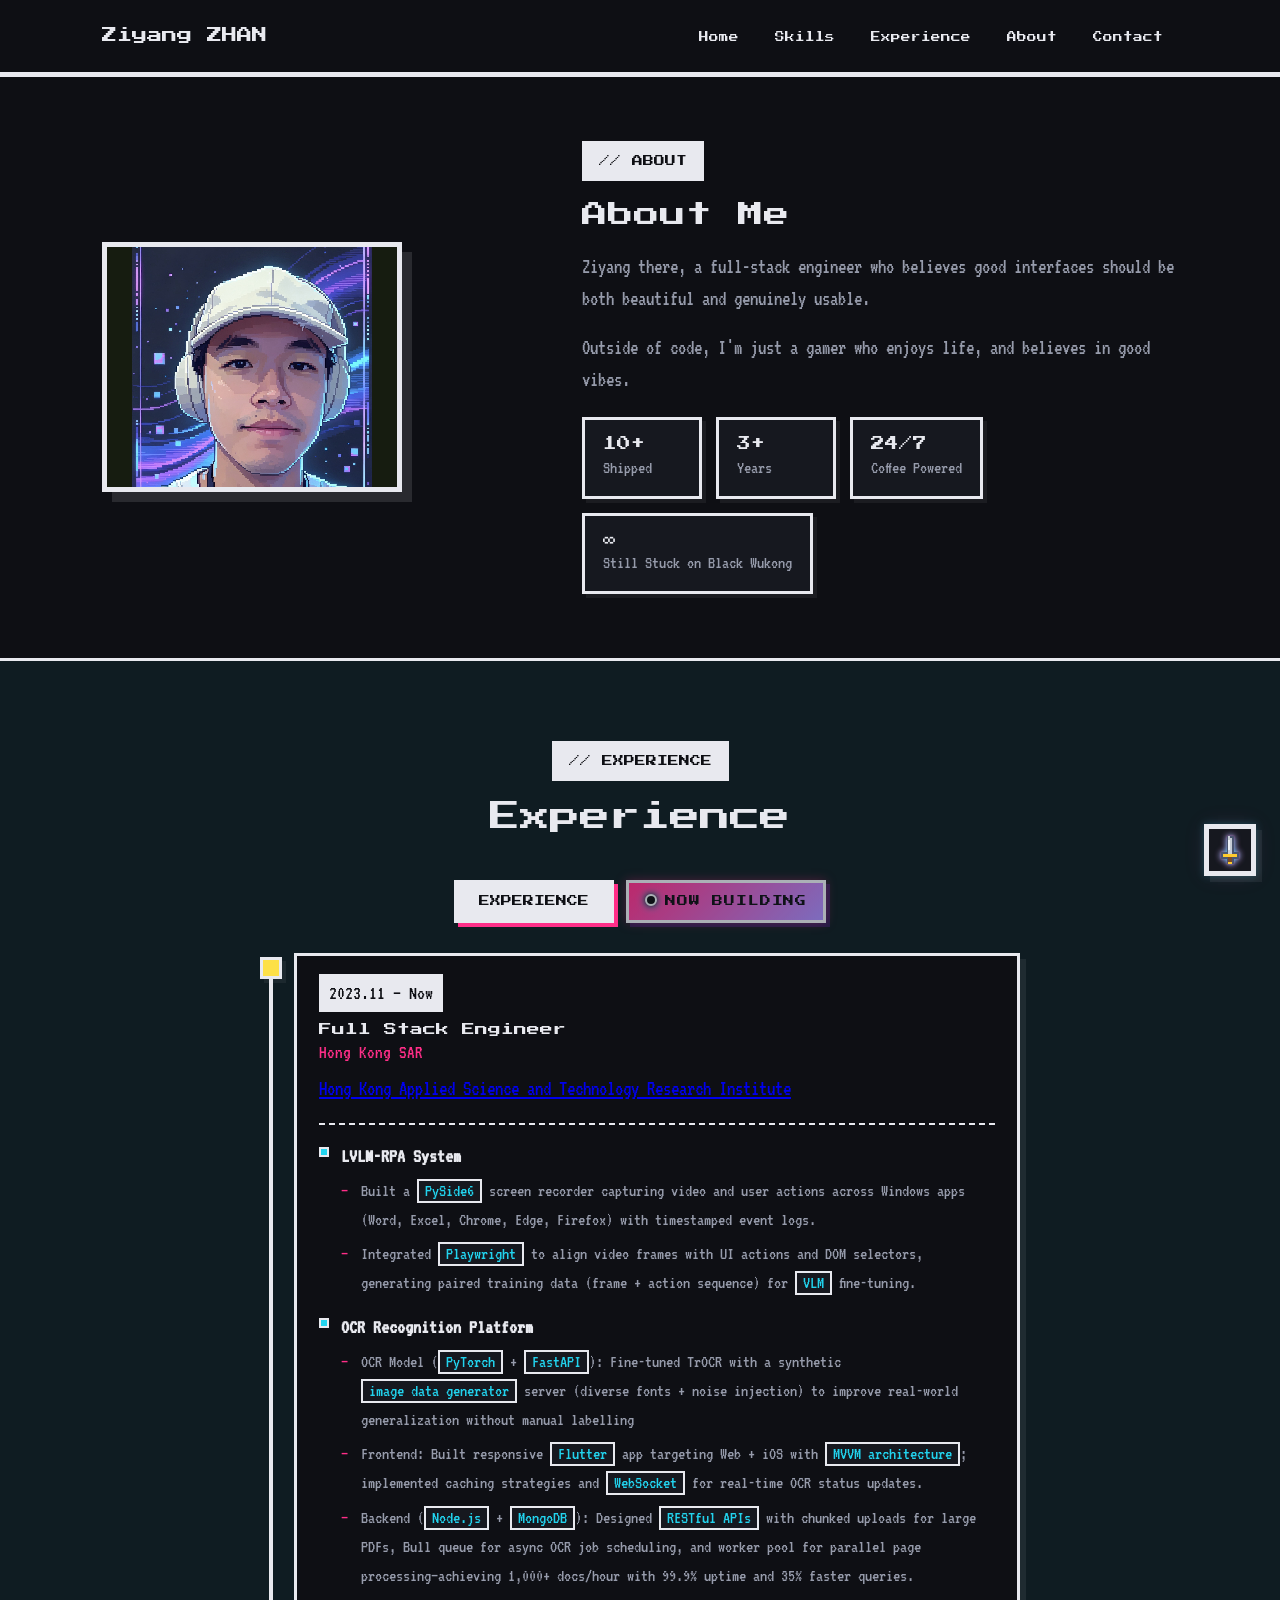
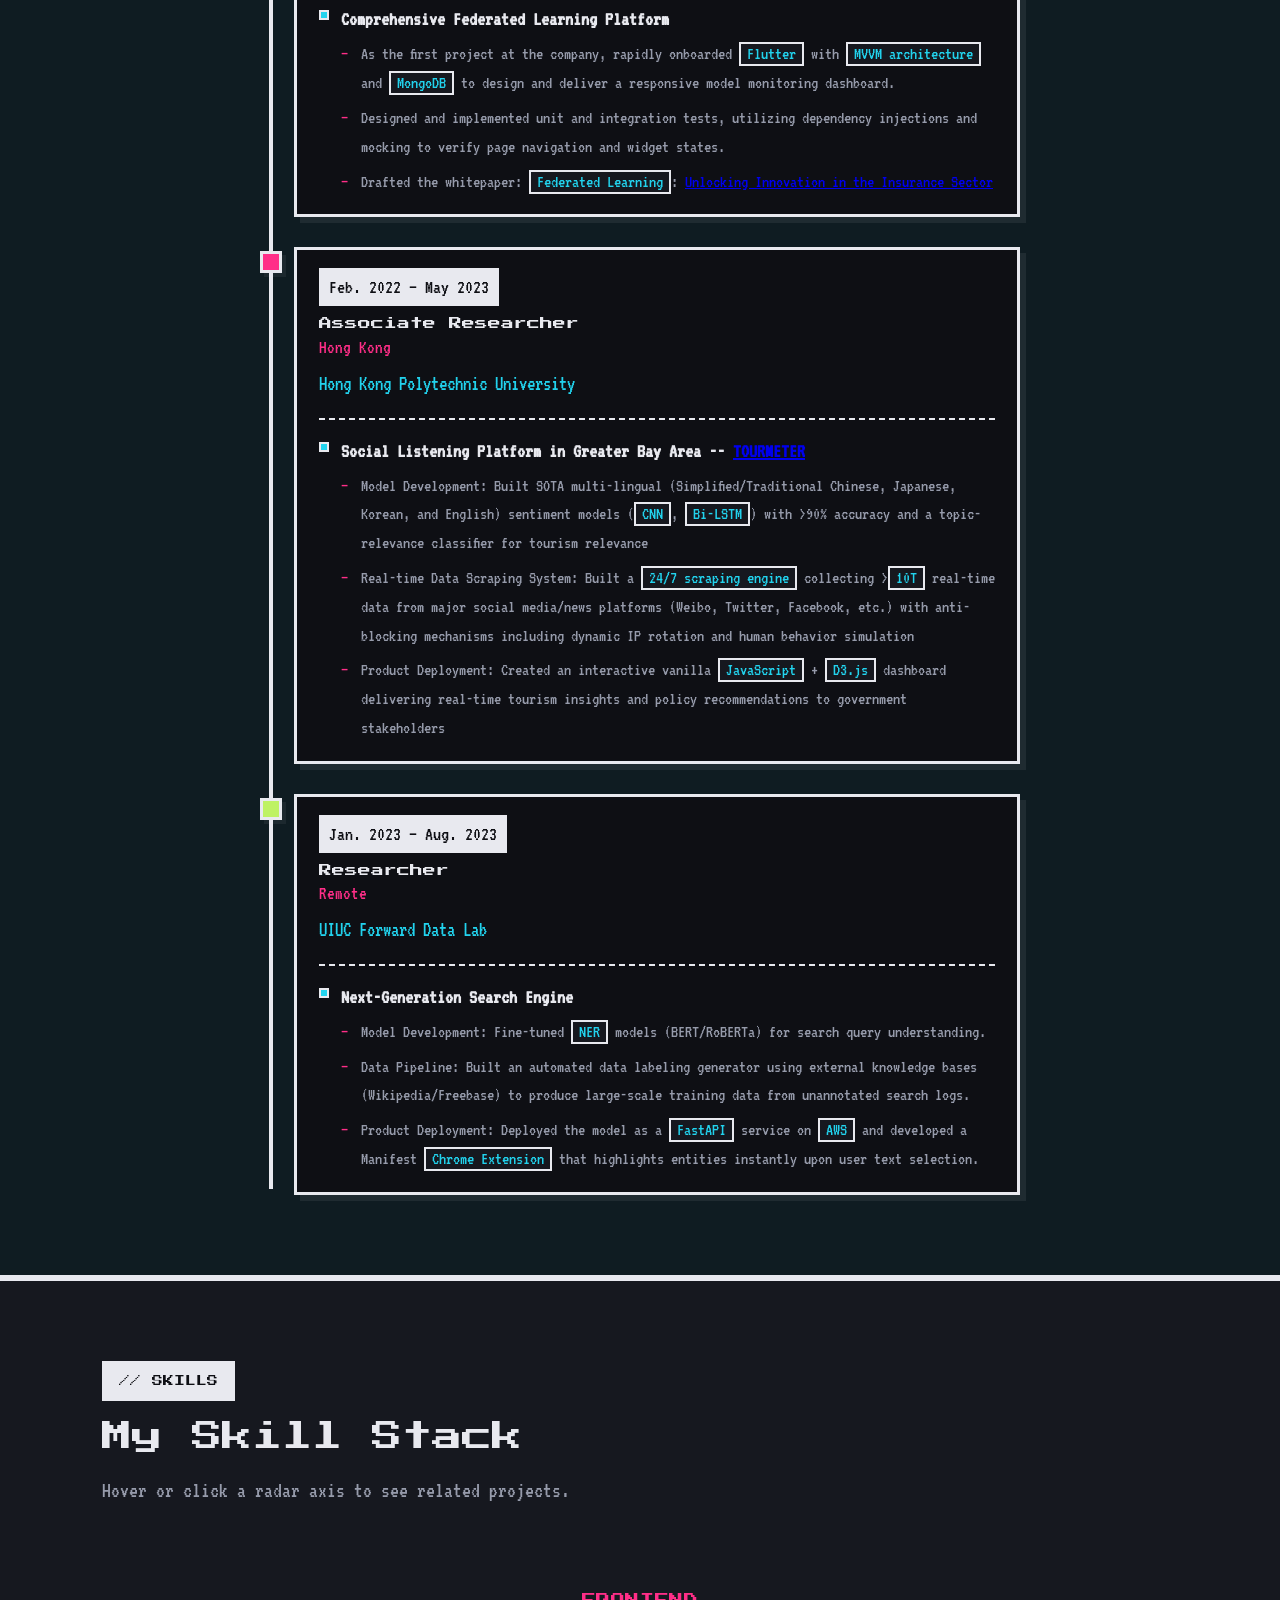
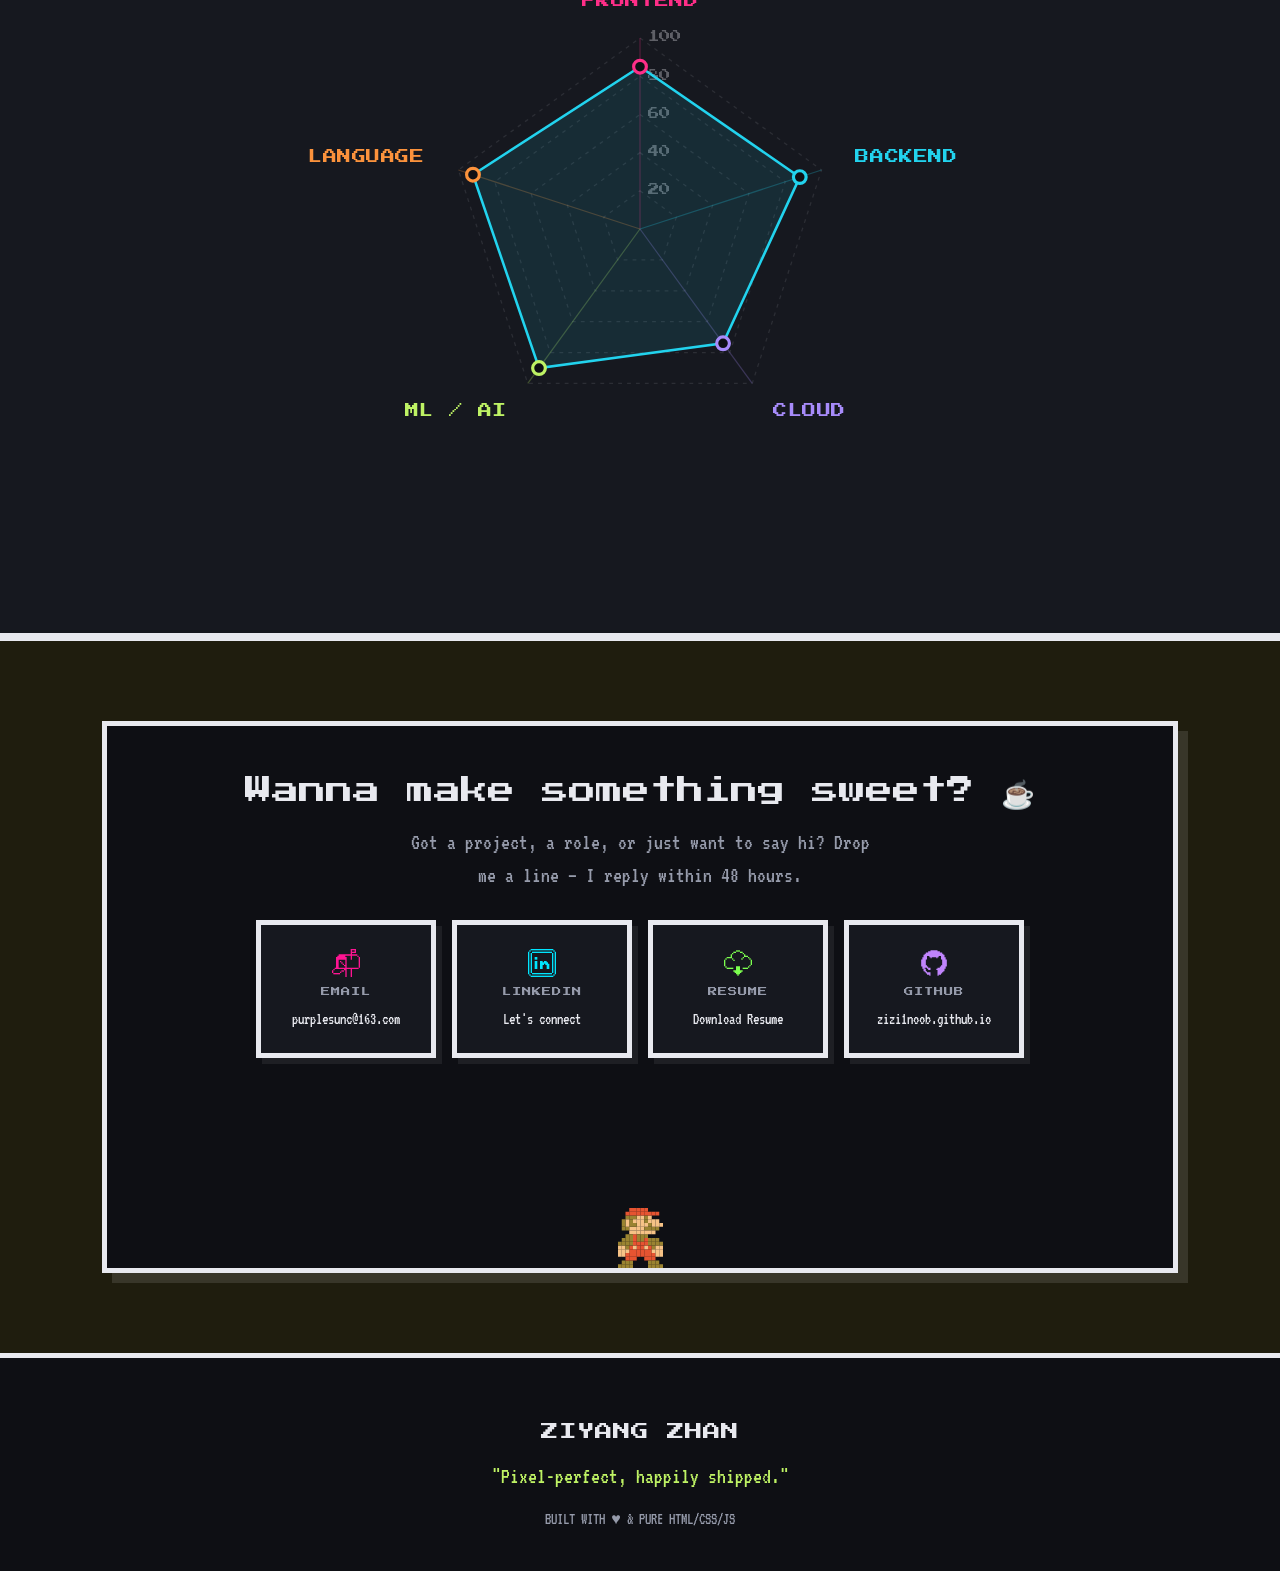
==== index.html @ 3b39b39d "fixed footer section ui" ====
<!DOCTYPE html>
<html lang="en">
<head>
<meta charset="UTF-8">
<meta name="viewport" content="width=device-width, initial-scale=1.0">
<title>ZIYANG Resume</title>
<meta name="Ziyang ZHAN Resume" content="Ziyang ZHAN Resume">

<!-- Google Fonts: pixel fonts -->
<link rel="preconnect" href="https://fonts.googleapis.com">
<link rel="preconnect" href="https://fonts.gstatic.com" crossorigin>
<link href="https://fonts.googleapis.com/css2?family=Press+Start+2P&family=VT323&display=swap" rel="stylesheet">

<!-- Stylesheet (all visual styling lives in style.css) -->
<link rel="stylesheet" href="style.css">
</head>
<body>

<a href="#main" class="skip">Skip to content</a>

<!-- Sticky nav -->
<header class="nav">
  <div class="wrap nav-inner">
    <a href="#about" class="logo" aria-label="Ziyang House"><span id="logoText"></span></a>
    <nav aria-label="Primary">
      <button class="nav-toggle" id="navToggle" aria-label="Toggle menu" aria-expanded="false">≡</button>
      <ul class="nav-links" id="navLinks"></ul>
    </nav>
  </div>
</header>

<div id="errorBanner" role="alert"></div>

<main id="main">
  <!-- Sections are rendered from data.json by app.js logic below.
       About Me now lives at the top (replacing the old Hero). -->
  <div id="aboutMount"></div>
  <div id="timelineMount"></div>
  <div id="skillsMount"></div>
  <div id="contactMount"></div>
</main>

<footer class="foot" id="footerMount"></footer>

<script>
(function(){
  'use strict';

  /* ---------- tiny helpers ---------- */
  function esc(s){
    return String(s == null ? '' : s)
      .replace(/&/g,'&amp;').replace(/</g,'&lt;').replace(/>/g,'&gt;')
      .replace(/"/g,'&quot;');
  }
  // rich text — escapes everything except <a> hyperlinks, so you can write
  // <a href='...' target='_blank'>text</a> directly in data.json
  function rich(s){
    var str = String(s == null ? '' : s);
    var links = [];
    var safe = str.replace(/<a\b[^>]*>[\s\S]*?<\/a>/gi, function(m){
      links.push(m);
      return '\x00A'+(links.length-1)+'\x00';
    });
    safe = safe.replace(/&/g,'&amp;').replace(/</g,'&lt;').replace(/>/g,'&gt;').replace(/"/g,'&quot;');
    safe = safe.replace(/\x00A(\d+)\x00/g, function(_, idx){
      return links[parseInt(idx)];
    });
    return safe;
  }
  // rich() + tech-stack highlighting (preserves both <a> and <span class="hl">)
  function richWithHL(s, highlights){
    var str = String(s == null ? '' : s);
    if (highlights && highlights.length){
      // sort longest first so e.g. "Federated Learning" beats "Learning"
      var sorted = highlights.slice().sort(function(a,b){ return b.length - a.length; });
      sorted.forEach(function(h){
        var escaped = h.replace(/[.*+?^${}()|[\]\\]/g, '\\$&');
        var re = new RegExp('\\b(' + escaped + ')\\b', 'gi');
        str = str.replace(re, '<span class="hl">$1</span>');
      });
    }
    var links = [];
    var safe = str.replace(/<(a|span)\b[^>]*>[\s\S]*?<\/\1>/gi, function(m){
      links.push(m);
      return '\x00T'+(links.length-1)+'\x00';
    });
    safe = safe.replace(/&/g,'&amp;').replace(/</g,'&lt;').replace(/>/g,'&gt;').replace(/"/g,'&quot;');
    safe = safe.replace(/\x00T(\d+)\x00/g, function(_, idx){
      return links[parseInt(idx)];
    });
    return safe;
  }

  /* ---------- render functions ---------- */
  function renderNav(d){
    var lt = document.getElementById('logoText');
    if (lt) lt.textContent = d.site;
    document.title = d.site + ' · Portfolio';
    document.getElementById('navLinks').innerHTML = d.nav.map(function(n){
      return '<li><a href="'+esc(n.href)+'">'+esc(n.label)+'</a></li>';
    }).join('');
  }
    function renderAbout(d){
    var a = d.about;
    var paras = a.paragraphs.map(function(p){ return '<p>'+rich(p)+'</p>'; }).join('');
    var stats = a.stats.map(function(s){
      return '<div class="s"><div class="n">'+esc(s.num)+'</div><div class="t">'+esc(s.label)+'</div></div>';
    }).join('');
    return ''+
    '<section class="about" id="about">'+
      '<div class="wrap about-grid">'+
        '<div class="about-portrait reveal"><img class="about-photo" src="assets/photo.jpeg" alt="'+esc(a.title)+' — Ziyang ZHAN" width="240" height="240"></div>'+
        '<div class="reveal" style="--d:.1s">'+
          '<span class="kicker" style="display:inline-block;font-family:\'Press Start 2P\';font-size:.68rem;background:var(--text);color:var(--bg);padding:9px 14px;border:3px solid var(--line);margin-bottom:16px;line-height:1.5;">'+esc(a.kicker)+'</span>'+
          '<h2>'+esc(a.title)+'</h2>'+
          paras+
          '<div class="about-stats">'+stats+'</div>'+
        '</div>'+
      '</div>'+
    '</section>';
  }

  function renderSkills(d){
    var s = d.skills;
    var axes = s.axes || [];
    var N = axes.length;
    var cx = 220, cy = 220, r = 150, labelR = r + 28;
    var levels = 5;
    function rad(i){ return (Math.PI * 2 * i / N) - Math.PI / 2; }

    // Grid polygons + level labels
    var grid = [];
    for (var lv = 1; lv <= levels; lv++){
      var pts = [];
      for (var i = 0; i < N; i++){
        var a = rad(i), p = lv / levels;
        pts.push((cx + r * p * Math.cos(a)) + ',' + (cy + r * p * Math.sin(a)));
      }
      grid.push('<polygon points="'+pts.join(' ')+'" fill="none" stroke="rgba(232,233,239,0.10)" stroke-width="1" stroke-dasharray="3,4"/>');
    }
    // Level labels (20,40,60,80,100) on first axis
    var levelLabels = [];
    for (var lv = 1; lv <= levels; lv++){
      var a0 = rad(0), p = lv / levels;
      var lx = cx + r * p * Math.cos(a0) + 6, ly = cy + r * p * Math.sin(a0);
      levelLabels.push('<text x="'+lx+'" y="'+ly+'" fill="rgba(232,233,239,0.35)" font-size="9" font-family="var(--font-head)" dominant-baseline="middle">'+(lv*20)+'</text>');
    }

    // Axes (colored per axis)
    var axesSvg = [];
    for (var i = 0; i < N; i++){
      var a = rad(i);
      var col = esc(axes[i].color || 'var(--cyan)');
      axesSvg.push('<line x1="'+cx+'" y1="'+cy+'" x2="'+(cx+r*Math.cos(a))+'" y2="'+(cy+r*Math.sin(a))+'" stroke="'+col+'" stroke-width="1" stroke-opacity="0.25"/>');
    }

    // Data polygon (animated via CSS stroke-dasharray)
    var dpts = [];
    for (var i = 0; i < N; i++){
      var a = rad(i), p = axes[i].pct / 100;
      dpts.push((cx + r * p * Math.cos(a)) + ',' + (cy + r * p * Math.sin(a)));
    }
    var polyPoints = dpts.join(' ');
    var dataPoly = '<polygon class="radar-area" points="'+polyPoints+'" fill="rgba(34,211,238,0.10)" stroke="var(--cyan)" stroke-width="2" data-pts="'+polyPoints+'"/>';

    // Data dots + labels + hit areas (colored per axis)
    var dots = [], labels = [], hitAreas = [], pctLabels = [];
    for (var i = 0; i < N; i++){
      var a = rad(i), p = axes[i].pct / 100;
      var dx = cx + r * p * Math.cos(a), dy = cy + r * p * Math.sin(a);
      var lx = cx + labelR * Math.cos(a), ly = cy + labelR * Math.sin(a);
      var anchor = Math.cos(a) > 0.35 ? 'start' : (Math.cos(a) < -0.35 ? 'end' : 'middle');
      var col = esc(axes[i].color || 'var(--cyan)');
      var itemsJson = JSON.stringify(axes[i].items || []).replace(/"/g, '&quot;');
      dots.push('<circle class="radar-dot" cx="'+dx+'" cy="'+dy+'" r="5" fill="var(--bg)" stroke="'+col+'" stroke-width="2.5" data-axis="'+i+'"/>');
      labels.push('<text class="radar-label" x="'+lx+'" y="'+ly+'" text-anchor="'+anchor+'" dominant-baseline="middle" fill="'+col+'" data-axis="'+i+'">'+esc(axes[i].name)+'</text>');
      pctLabels.push('<text class="radar-pct" x="'+dx+'" y="'+(dy-14)+'" text-anchor="middle" fill="'+col+'" font-size="10" font-family="var(--font-head)" opacity="0" data-axis="'+i+'">'+axes[i].pct+'%</text>');
      hitAreas.push('<circle cx="'+dx+'" cy="'+dy+'" r="14" fill="transparent" stroke="none" style="cursor:pointer;" data-axis="'+i+'" data-name="'+esc(axes[i].name)+'" data-pct="'+axes[i].pct+'" data-color="'+col+'" data-items="'+itemsJson+'"/>');
    }
    var radarSvg = ''+
      '<div class="radar-wrap reveal">'+
        '<svg viewBox="0 0 440 440" class="radar-svg" role="img" aria-label="Skill radar chart">'+
          '<defs><filter id="radar-glow" x="-50%" y="-50%" width="200%" height="200%"><feGaussianBlur stdDeviation="3" result="blur"/><feMerge><feMergeNode in="blur"/><feMergeNode in="SourceGraphic"/></feMerge></filter></defs>'+
          '<g>'+grid.join('')+'</g>'+
          '<g>'+levelLabels.join('')+'</g>'+
          '<g>'+axesSvg.join('')+'</g>'+
          dataPoly+
          '<g>'+dots.join('')+'</g>'+
          '<g>'+pctLabels.join('')+'</g>'+
          '<g>'+labels.join('')+'</g>'+
          '<g>'+hitAreas.join('')+'</g>'+
        '</svg>'+
      '</div>';

    return ''+
    '<section class="skills tex-stripes" id="skills">'+
      '<div class="wrap">'+
        '<div class="section-head reveal">'+
          '<span class="kicker">'+esc(s.kicker)+'</span>'+
          '<h2>'+esc(s.title)+'</h2>'+
          '<p>'+esc(s.desc)+'</p>'+
        '</div>'+
        radarSvg+
        '<div class="skill-detail" id="skillDetail"></div>'+
      '</div>'+
    '</section>';
  }

  function renderTimeline(d){
    var t = d.experience;
    var cp = d.current_proj;
    var overall = Math.round(cp.phases.reduce(function(sum, ph){ return sum + (ph.progress || 0); }, 0) / cp.phases.length);
    var hl = t.highlights || [];
    var items = t.items.map(function(it, i){
      var delay = (i*0.08).toFixed(2);
      var itemSkills = [];
      var projectsHtml = '';
      if (it.projects && it.projects.length){
        projectsHtml = '<div class="tl-subs">' + it.projects.map(function(sub){
          var subSkills = (sub.skills || []);
          itemSkills = itemSkills.concat(subSkills);
          var subSkillsAttr = subSkills.join(',');
          var descHtml = Array.isArray(sub.desc)
            ? '<ul class="tl-bullets">' + sub.desc.map(function(d){ return '<li>'+richWithHL(d, hl)+'</li>'; }).join('') + '</ul>'
            : '<p>'+richWithHL(sub.desc, hl)+'</p>';
          return ''+
          '<div class="tl-sub" data-skills="'+esc(subSkillsAttr)+'">'+
            '<span class="tl-sub-dot" aria-hidden="true"></span>'+
            '<div>'+
              '<h4>'+rich(sub.proj)+'</h4>'+
              descHtml+
            '</div>'+
          '</div>';
        }).join('') + '</div>';
      }
      var uniqueItemSkills = itemSkills.filter(function(s, idx, arr){ return arr.indexOf(s) === idx; }).join(',');
      return ''+
      '<div class="tl-item reveal" data-skills="'+esc(uniqueItemSkills)+'" style="--d:'+delay+'s">'+
        '<span class="tl-dot" aria-hidden="true"></span>'+
        '<div class="tl-card">'+
          '<span class="yr">'+esc(it.year)+'</span>'+
          '<h3>'+rich(it.role)+'</h3>'+
          (it.place ? '<div class="tl-place">'+rich(it.place)+'</div>' : '')+
          '<div class="co">'+rich(it.company)+'</div>'+
          '<p>'+richWithHL(it.desc, hl)+'</p>'+
          projectsHtml+
        '</div>'+
      '</div>';
    }).join('');

    var tabs =
      '<button class="exp-tab active" data-tab="timeline" role="tab" aria-selected="true">Experience</button>'+
      '<button class="exp-tab exp-tab--live" data-tab="current" role="tab" aria-selected="false">Now Building</button>';

    var phases = cp.phases.map(function(ph, i){
      var delay = (i*0.06).toFixed(2);
      var hereBadge = ph.status === 'in-progress' ? '<span class="phase-here">You are here</span>' : '';
      return ''+
      '<div class="phase-tl-item reveal status-'+esc(ph.status)+'" style="--d:'+delay+'s">'+
        '<span class="phase-tl-dot" aria-hidden="true"></span>'+
        '<div class="phase-tl-card">'+
          '<div class="phase-tl-head">'+
            '<h4>'+esc(ph.name)+'</h4>'+
            '<span class="phase-status">'+esc(ph.status)+'</span>'+
            '<span class="phase-date mono">'+esc(ph.date)+'</span>'+
          '</div>'+
          '<p>'+esc(ph.desc)+'</p>'+
          '<div class="bar"><div class="bar-fill c'+((i%5)+1)+'" data-width="'+esc(ph.progress)+'%"></div></div>'+
          '<span class="phase-pct mono">'+esc(ph.progress)+'%</span>'+
          hereBadge+
        '</div>'+
      '</div>';
    }).join('');

    var githubRepoLink = cp.github_repo ? '<a class="overall-github" href="'+esc(cp.github_repo)+'" target="_blank" rel="noopener" aria-label="View on GitHub"><img src="assets/contact-github.svg" alt="GitHub" width="18" height="18"></a>' : '';

    var currentPanel = ''+
    '<div class="current-intro reveal">'+
      '<h3>'+esc(cp.title)+'</h3>'+
      '<p>'+esc(cp.desc)+'</p>'+
      '<div class="current-meta">'+
        '<span class="mono">Started: '+esc(cp.startDate)+'</span>'+
        '<span class="mono">Overall: '+esc(overall)+'%</span>'+
        githubRepoLink+
      '</div>'+
      '<div class="bar overall-bar"><div class="bar-fill c1" data-width="'+esc(overall)+'%"></div></div>'+
    '</div>'+
    '<div class="phase-timeline">'+
      '<div class="phase-tl-line" aria-hidden="true"></div>'+
      '<div class="phase-tl-item start reveal">'+
        '<span class="phase-tl-dot" aria-hidden="true"></span>'+
        '<div class="phase-tl-card">'+
          '<span class="phase-date mono">'+esc(cp.startDate)+'</span>'+
          '<h4>Project started</h4>'+
        '</div>'+
      '</div>'+
      phases+
    '</div>';

    return ''+
    '<section class="timeline tex-dots" id="experience">'+
      '<div class="wrap">'+
        '<div class="section-head reveal" style="text-align:center;">'+
          '<span class="kicker">'+esc(t.kicker)+'</span>'+
          '<h2>'+esc(t.title)+'</h2>'+
        '</div>'+
        '<div class="exp-tabs" role="tablist">'+tabs+'</div>'+
        '<div class="exp-panel active" id="tab-panel-timeline">'+
          '<div class="tl">'+items+'</div>'+
        '</div>'+
        '<div class="exp-panel" id="tab-panel-current">'+currentPanel+'</div>'+
      '</div>'+
    '</section>';
  }

  function renderContact(d){
    var c = d.contact;
    return ''+
    '<section class="contact" id="contact">'+
      '<div class="wrap">'+
        '<div class="contact-box tex-noise reveal">'+
          '<img class="mario" id="mario" src="assets/contact-mario.svg" width="45" height="60" alt="Pixel Mario" aria-hidden="true">'+
          '<div class="mario-bubble" id="marioBubble" aria-hidden="true"></div>'+
          '<img class="mushroom" id="mushroom" src="assets/contact-mushroom.svg" width="40" height="40" alt="" aria-hidden="true">'+
          '<h2>'+esc(c.title)+'</h2>'+
          '<p>'+rich(c.desc)+'</p>'+
          '<div class="contact-cards">'+
            '<a href="mailto:'+esc(c.email)+'" class="ctc-card ctc--email">'+
              '<img class="ctc-icon" src="assets/contact-email.svg" width="28" height="28" alt="" aria-hidden="true">'+
              '<span class="ctc-label">Email</span>'+
              '<span class="ctc-val">'+esc(c.email)+'</span>'+
            '</a>'+
            '<a href="'+esc(c.linkedin)+'" target="_blank" rel="noopener" class="ctc-card ctc--linkedin">'+
              '<img class="ctc-icon" src="assets/contact-linkedin.svg" width="28" height="28" alt="" aria-hidden="true">'+
              '<span class="ctc-label">LinkedIn</span>'+
              '<span class="ctc-val">Let\'s connect</span>'+
            '</a>'+
            '<a href="'+esc(c.resume)+'" target="_blank" download class="ctc-card ctc--resume">'+
              '<img class="ctc-icon" src="assets/contact-resume.svg" width="28" height="28" alt="" aria-hidden="true">'+
              '<span class="ctc-label">Resume</span>'+
              '<span class="ctc-val">Download Resume</span>'+
            '</a>'+
            '<a href="'+esc(c.github)+'" target="_blank" rel="noopener" class="ctc-card ctc--github">'+
              '<img class="ctc-icon" src="assets/contact-github.svg" width="28" height="28" alt="" aria-hidden="true">'+
              '<span class="ctc-label">GitHub</span>'+
              '<span class="ctc-val">zizi1noob.github.io</span>'+
            '</a>'+
          '</div>'+
        '</div>'+
      '</div>'+
    '</section>';
  }

  function renderFooter(d){
    var f = d.footer;
    return ''+
    '<div class="wrap">'+
      '<div class="foot-center">'+
        '<a href="#about" class="foot-name">'+esc(d.site)+'</a>'+
        '<p class="foot-slogan mono">'+rich(f.slogan)+'</p>'+
        '<p class="foot-built">'+esc(f.bottomLeft)+'</p>'+
      '</div>'+
    '</div>';
  }

  /* ---------- init interactions after render ---------- */
  function initInteractions(d){
    // mobile nav toggle (delegated, survives re-render)
    var toggle = document.getElementById('navToggle');
    var links  = document.getElementById('navLinks');
    toggle.addEventListener('click', function(){
      var open = links.classList.toggle('open');
      toggle.setAttribute('aria-expanded', open ? 'true' : 'false');
    });
    links.addEventListener('click', function(e){
      if (e.target.tagName === 'A'){
        links.classList.remove('open');
        toggle.setAttribute('aria-expanded','false');
      }
    });
    document.addEventListener('keydown', function(e){
      if (e.key === 'Escape' && links.classList.contains('open')){
        links.classList.remove('open');
        toggle.setAttribute('aria-expanded','false');
        toggle.focus();
      }
    });

    // scroll reveal + progress bars
    var reduce = window.matchMedia('(prefers-reduced-motion: reduce)').matches;
    var reveals = document.querySelectorAll('.reveal');
    var bars = document.querySelectorAll('.bar-fill');
    function fillBars(scope){
      scope.querySelectorAll('.bar-fill').forEach(function(b){
        b.style.width = b.getAttribute('data-width');
      });
    }
    if (reduce || !('IntersectionObserver' in window)){
      reveals.forEach(function(el){ el.classList.add('in-view'); });
      bars.forEach(function(b){ b.style.width = b.getAttribute('data-width'); });
    } else {
      var io = new IntersectionObserver(function(entries){
        entries.forEach(function(entry){
          if (entry.isIntersecting){
            entry.target.classList.add('in-view');
            fillBars(entry.target);
            io.unobserve(entry.target);
          }
        });
      }, { threshold: 0.15, rootMargin: '0px 0px -40px 0px' });
      reveals.forEach(function(el){ io.observe(el); });
    }

    // experience / current project tabs
    function switchExpTab(id){
      document.querySelectorAll('.exp-tab').forEach(function(b){
        var active = b.dataset.tab === id;
        b.classList.toggle('active', active);
        b.setAttribute('aria-selected', active ? 'true' : 'false');
      });
      document.querySelectorAll('.exp-panel').forEach(function(p){
        var active = p.id === 'tab-panel-' + id;
        p.classList.toggle('active', active);
        if (active) fillBars(p);
      });
    }
    document.querySelectorAll('.exp-tab').forEach(function(btn){
      btn.addEventListener('click', function(){ switchExpTab(btn.dataset.tab); });
    });

    // skill cloud → filter / highlight timeline projects
    // radar interactions: tooltip + detail panel + highlight
    var radarWrap = document.querySelector('.radar-wrap');
    var radarTip = document.createElement('div');
    radarTip.className = 'radar-tip';
    if (radarWrap) radarWrap.appendChild(radarTip);

    function showRadarTip(el, axisName, pct, items, color){
      if (!radarTip) return;
      var html = '<strong style="color:'+esc(color)+'">'+esc(axisName)+' <span class="mono">'+pct+'%</span></strong><ul>'+(items || []).map(function(it){ return '<li>'+esc(it)+'</li>'; }).join('')+'</ul>';
      radarTip.innerHTML = html;
      // make visible off-screen first so dimensions can be measured
      radarTip.style.visibility = 'hidden';
      radarTip.classList.add('show');
      var rect = el.getBoundingClientRect();
      var wrapRect = radarWrap.getBoundingClientRect();
      var tipW = radarTip.offsetWidth, tipH = radarTip.offsetHeight;
      var tipX = rect.left - wrapRect.left + rect.width/2 - tipW/2;
      var tipY = rect.top - wrapRect.top - tipH - 10;
      if (tipY < 0) tipY = rect.top - wrapRect.top + rect.height + 10;
      radarTip.style.left = Math.max(0, Math.min(tipX, wrapRect.width - tipW)) + 'px';
      radarTip.style.top = tipY + 'px';
      radarTip.style.visibility = 'visible';
    }
    function hideRadarTip(){
      if (radarTip) radarTip.classList.remove('show');
    }

    function buildSkillDetail(axisName, pct, color, items){
      var detail = document.getElementById('skillDetail');
      if (!detail) return;
      // find matching projects across timeline
      var matches = [];
      d.timeline.items.forEach(function(item){
        (item.projects || []).forEach(function(proj){
          var projSkills = proj.skills || [];
          var matchedSkills = [];
          items.forEach(function(sk){ if (projSkills.indexOf(sk) !== -1) matchedSkills.push(sk); });
          if (matchedSkills.length){
            matches.push({
              company: item.company, year: item.year, role: item.role,
              proj: proj.proj, desc: proj.desc, skills: matchedSkills
            });
          }
        });
      });
      var cards = matches.map(function(m){
        var descHtml = Array.isArray(m.desc)
          ? '<ul class="sd-bullets">' + m.desc.map(function(d){ return '<li>'+richWithHL(d, hl)+'</li>'; }).join('') + '</ul>'
          : '<p>'+richWithHL(m.desc, hl)+'</p>';
        var skillTags = m.skills.map(function(sk){ return '<span class="sd-tag">'+esc(sk)+'</span>'; }).join('');
        return ''+
        '<article class="sd-card">'+
          '<div class="sd-meta">'+esc(m.year)+' · '+rich(m.company)+'</div>'+
          '<h4>'+rich(m.proj)+'</h4>'+
          descHtml+
          '<div class="sd-tags">'+skillTags+'</div>'+
        '</article>';
      }).join('');
      var header = '<div class="sd-header"><span class="sd-dot" style="background:'+esc(color)+'"></span><strong>'+esc(axisName)+'</strong> <span class="mono">'+pct+'%</span></div>';
      detail.innerHTML = header + (cards ? '<div class="sd-grid">'+cards+'</div>' : '<p class="sd-empty">No matching projects in timeline.</p>');
      detail.classList.add('show');
      detail.scrollIntoView({behavior: 'smooth', block: 'nearest'});
    }
    function clearSkillDetail(){
      var detail = document.getElementById('skillDetail');
      if (detail){ detail.classList.remove('show'); detail.innerHTML = ''; }
      document.querySelectorAll('.radar-dot, .radar-label, .radar-pct').forEach(function(el){ el.classList.remove('active'); });
    }

    document.querySelectorAll('.radar-svg circle[data-axis]').forEach(function(hit){
      var axisIdx = hit.dataset.axis;
      hit.addEventListener('mouseenter', function(){
        showRadarTip(hit, hit.dataset.name, hit.dataset.pct, JSON.parse(hit.dataset.items || '[]'), hit.dataset.color);
        document.querySelectorAll('.radar-dot[data-axis="'+axisIdx+'"], .radar-label[data-axis="'+axisIdx+'"], .radar-pct[data-axis="'+axisIdx+'"]').forEach(function(el){ el.classList.add('active'); });
      });
      hit.addEventListener('mouseleave', function(){
        hideRadarTip();
        document.querySelectorAll('.radar-dot[data-axis="'+axisIdx+'"], .radar-label[data-axis="'+axisIdx+'"], .radar-pct[data-axis="'+axisIdx+'"]').forEach(function(el){ el.classList.remove('active'); });
      });
      hit.addEventListener('click', function(e){
        e.stopPropagation();
        buildSkillDetail(hit.dataset.name, hit.dataset.pct, hit.dataset.color, JSON.parse(hit.dataset.items || '[]'));
      });
    });
    document.addEventListener('click', function(e){
      if (!e.target.closest('.radar-svg') && !e.target.closest('#skillDetail')){
        clearSkillDetail();
      }
    });

    // weapon arsenal for the floating scroll-to-top button
    var WEAPONS = [
      { name: 'axe', src: 'assets/weapon-axe.svg' },
      { name: 'sword', src: 'assets/weapon-sword.svg' },
      { name: 'blade', src: 'assets/weapon-blade.svg' },
      { name: 'spear', src: 'assets/weapon-spear.svg' },
      { name: 'staff', src: 'assets/weapon-staff.svg' },
    ];
    WEAPONS.forEach(function(w){ var _i = new Image(); _i.src = w.src; });

    var SPARK_COLORS = ['#00E5FF','#FF1493','#FFCB2E','#7CFF4F','#B388FF','#FB923C'];

    // Mario: hover a contact card → slide under it; click → jump up to bonk that card.
    // Jump height is computed from the card's real position (accounting for Mario's
    // own height) plus a little extra so his head pokes under the box.
    var _mario = document.getElementById('mario');
    var _mushroom = document.getElementById('mushroom');
    var _bubble = document.getElementById('marioBubble');
    var _box = document.querySelector('.contact-box');
    var _cards = document.querySelectorAll('.ctc-card');
    if (_mario && _mushroom && _box && _cards.length){
      var _wrap = document.querySelector('.contact-cards');

      // align Mario (horizontal) + mushroom (column + start height) + speech bubble to a card
      function alignToCard(card){
        var br = _box.getBoundingClientRect();
        var cr = card.getBoundingClientRect();
        var x = cr.left + cr.width / 2 - br.left;     // px from box left
        _mario.style.left = x + 'px';
        if (_bubble) _bubble.style.left = x + 'px';
        _mushroom.style.setProperty('--mLeft', (x / br.width * 100) + '%');
        _mushroom.style.setProperty('--mTop', (cr.top - br.top) + 'px');   // emerge from the card
        _mushroom.style.setProperty('--mFloor', (br.height - 50) + 'px');  // land near the floor (beside Mario)
      }
      function resetAlign(){
        _mario.style.left = '50%';
        if (_bubble){ _bubble.style.left = '50%'; hideBubble(); }
        _mushroom.style.setProperty('--mLeft', '50%');
        _mushroom.style.setProperty('--mTop', '-60px');
      }
      // speech bubble helpers
      var BUBBLE_TEXTS = {
        email:    ['Sending...', 'You\'ve got mail!', 'Ping!', 'Email incoming'],
        linkedin: ['Connecting...', 'Let\'s network!', 'Linking...', 'Hello there'],
        resume:   ['Downloading...', 'Hiring?', 'Resume ready', 'Grab it!'],
        github:   ['Coding...', 'Star me!', 'Repo time', 'To the code'],
        default:  ['Loading...', 'Bonk!', 'Jump!', 'Here we go!', 'Wait for it...']
      };
      function randomText(card){
        var key = 'default';
        if (card.classList.contains('ctc--email')) key = 'email';
        else if (card.classList.contains('ctc--linkedin')) key = 'linkedin';
        else if (card.classList.contains('ctc--resume')) key = 'resume';
        else if (card.classList.contains('ctc--github')) key = 'github';
        var arr = BUBBLE_TEXTS[key];
        return arr[Math.floor(Math.random() * arr.length)];
      }
      function showBubble(card){
        if (!_bubble) return;
        _bubble.textContent = randomText(card);
        _bubble.classList.add('show');
      }
      function hideBubble(){
        if (!_bubble) return;
        _bubble.classList.remove('show');
      }
      // computed jump so Mario's head reaches the card's bottom + a small overlap
      function computeJump(card){
        var br = _box.getBoundingClientRect();
        var cr = card.getBoundingClientRect();
        var marioH = _mario.offsetHeight || 60;
        var overlap = 14; // 额外余量：让头略微顶进盒子
        var D = (br.bottom - cr.bottom) - marioH + overlap;
        if (D < 36) D = 36; // 最小可见跳跃
        return D;
      }
      function bonk(card){
        alignToCard(card);
        _mario.style.setProperty('--jump', '-' + computeJump(card) + 'px');
        _mario.classList.remove('jump');
        void _mario.offsetWidth;          // reflow → restart animation
        _mario.classList.add('jump');
        setTimeout(function(){            // mushroom drops after Mario hits peak
          _mushroom.classList.remove('go');
          void _mushroom.offsetWidth;
          _mushroom.classList.add('go');
        }, 350);
      }

      // perform a card's real navigation (mailto / new-tab / download) exactly as the
      // original <a> would, by cloning it and clicking — so href/download/rel are kept.
      // A link that has BOTH target=_blank and download is treated as download-only
      // (no extra tab) to avoid opening two things at once.
      function triggerLink(el){
        var a = document.createElement('a');
        a.href = el.href;
        if (el.rel) a.rel = el.rel;
        if (el.hasAttribute('download')){
          a.setAttribute('download', el.getAttribute('download') || '');
        } else if (el.target){
          a.target = el.target;        // new-tab links open a single tab
        }
        document.body.appendChild(a);
        a.click();
        document.body.removeChild(a);
      }

      // Defuse the native <a> navigation so the card cannot open its link by itself.
      // The real link data is stored on the element and only triggered once, after the
      // Mario jump + mushroom animation has played. This guarantees exactly one tab,
      // download, or mail client opens, never two.
      function openCardLink(card){
        var href = card.dataset.href;
        if (!href) return;
        if (card.dataset.download !== undefined){            // Resume: download
          var a = document.createElement('a');
          a.href = href;
          a.setAttribute('download', card.dataset.download);
          if (card.dataset.rel) a.rel = card.dataset.rel;
          document.body.appendChild(a);
          a.click();
          document.body.removeChild(a);
        } else if (card.dataset.target === '_blank'){        // LinkedIn / GitHub: new tab
          var win = window.open(href, '_blank');
          if (win) win.opener = null;
        } else {                                             // Email: mailto
          window.location.href = href;
        }
      }

      _cards.forEach(function(card){
        // Store original link data, then remove the native link attributes so the card
        // is no longer a real navigable anchor while we animate.
        card.dataset.href = card.href;
        if (card.target) card.dataset.target = card.target;
        if (card.rel) card.dataset.rel = card.rel;
        if (card.hasAttribute('download')){
          card.dataset.download = card.getAttribute('download') || '';
        }
        card.removeAttribute('href');
        card.removeAttribute('target');
        card.removeAttribute('download');
        card.removeAttribute('rel');
        card.setAttribute('role', 'link');
        card.setAttribute('tabindex', '0');

        card.addEventListener('mouseenter', function(){ alignToCard(card); });
        card.addEventListener('click', function(e){
          e.preventDefault();
          e.stopImmediatePropagation(); // extra safety: no duplicate handler can fire
          if (card.dataset.busy) return;   // ignore extra clicks during the wait
          card.dataset.busy = '1';
          showBubble(card);            // Mario says something while jumping
          bonk(card);                  // play Mario jump + mushroom pop first
          // wait so the jump is clearly visible, THEN do the real action (exactly once)
          setTimeout(function(){
            openCardLink(card);
            card.dataset.busy = '';
          }, 900);
          // keep the bubble visible a little longer, then clear it
          setTimeout(function(){ hideBubble(); }, 1500);
        }, true);                      // capture phase: prevents any default leakage
      });
      if (_wrap) _wrap.addEventListener('mouseleave', resetAlign);
      _mushroom.addEventListener('animationend', function(){ _mushroom.classList.remove('go'); });
    }

    // floating scroll-to-top button: click = back to top + cycle weapon + shake + sparks
    var _ftBadge = document.getElementById('floatTop');
    if (_ftBadge){
      var _ftImg = _ftBadge.querySelector('img');
      var _ftIdx  = 0;

      function explode(el){
        var N = 28;
        for (var i = 0; i < N; i++){
          var p = document.createElement('span');
          p.className = 'spark';
          var ang  = Math.random() * Math.PI * 2;
          var dist = 14 + Math.random() * 28;
          var size = 3 + Math.floor(Math.random() * 4);
          p.style.setProperty('--tx', (Math.cos(ang) * dist).toFixed(1) + 'px');
          p.style.setProperty('--ty', (Math.sin(ang) * dist).toFixed(1) + 'px');
          p.style.setProperty('--sz', size + 'px');
          p.style.background = SPARK_COLORS[i % SPARK_COLORS.length];
          p.style.animationDelay = (Math.random() * 0.06).toFixed(3) + 's';
          p.style.animationDuration = (0.4 + Math.random() * 0.3).toFixed(2) + 's';
          el.appendChild(p);
          p.addEventListener('animationend', function(){ p.remove(); });
        }
        var ring = document.createElement('span');
        ring.className = 'spark-ring';
        el.appendChild(ring);
        ring.addEventListener('animationend', function(){ ring.remove(); });
      }

      _ftBadge.addEventListener('click', function(){
        window.scrollTo({ top: 0, behavior: 'smooth' });
        _ftIdx = (_ftIdx + 1) % WEAPONS.length;
        var w = WEAPONS[_ftIdx];
        _ftImg.src = w.src;
        _ftImg.alt = w.name;
        _ftBadge.setAttribute('aria-label', 'Back to top · ' + w.name);

        // snap weapon upright, then resume chopping
        _ftImg.classList.add('reset');
        setTimeout(function(){ _ftImg.classList.remove('reset'); }, 420);

        // explosion sparks
        explode(_ftBadge);

        // screen shake
        document.body.classList.remove('shake');
        void document.body.offsetWidth;
        document.body.classList.add('shake');
        document.body.addEventListener('animationend', function(){
          document.body.classList.remove('shake');
        }, { once: true });

        // flash
        _ftBadge.classList.remove('flash');
        void _ftBadge.offsetWidth;
        _ftBadge.classList.add('flash');
        _ftBadge.addEventListener('animationend', function(){
          _ftBadge.classList.remove('flash');
        }, { once: true });
      });
    }
  }

  /* ---------- boot ---------- */
  function boot(d){
    // bust CSS cache using version from data.json
    var ss = document.querySelector('link[href="style.css"]');
    if (ss && d.version) ss.href = 'style.css?v=' + d.version;
    renderNav(d);
    document.getElementById('aboutMount').innerHTML = renderAbout(d);
    document.getElementById('skillsMount').innerHTML = renderSkills(d);
    document.getElementById('timelineMount').innerHTML = renderTimeline(d);
    document.getElementById('contactMount').innerHTML = renderContact(d);
    document.getElementById('footerMount').innerHTML = renderFooter(d);
    initInteractions(d);
  }

  function showError(msg){
    var b = document.getElementById('errorBanner');
    b.classList.add('show');
    b.innerHTML =
      '<img class="err-ico" src="assets/err-icon.svg" width="44" height="44" alt="" aria-hidden="true">'+
      '<div class="err-body">'+msg+'</div>'+
      '<img class="err-float err-float--1" src="assets/err-star.svg" width="22" height="22" alt="" aria-hidden="true">'+
      '<img class="err-float err-float--2" src="assets/err-dot.svg" width="14" height="14" alt="" aria-hidden="true">';
  }

  function fetchData(){
    fetch('./assets/data.json', { cache: 'no-store' })
      .then(function(r){
        if (!r.ok) throw new Error('HTTP ' + r.status);
        return r.json();
      })
      .then(function(d){ boot(d); })
      .catch(function(err){
        showError(' Could not load <code>assets/data.json</code> — the site needs this file to render. ');
      });
  }
  fetchData();
})();
</script>
<button class="float-top" id="floatTop" aria-label="Back to top">
  <img src="assets/weapon-sword.svg" alt="" width="28" height="28" aria-hidden="true">
</button>
</body>
</html>
---- style.css ----
/* =========================================================
   Candy House — Pixel portfolio · "Cool / High-end" dark theme
   Layout & content live in index.html; this file is pure style.
   ========================================================= */

/* ============ Design tokens ============ */
:root{
  /* cool dark base */
  --bg:#0E0F14;
  --panel:#16181F;
  --line:#E8E9EF;          /* crisp off-white borders */
  --text:#E8E9EF;
  --muted:#969BAB;

  /* neon accents (tasteful, not candy-bright) */
  --pink:#FF2E88;
  --cyan:#22D3EE;
  --purple:#A78BFA;
  --lime:#BEF264;
  --green:#7CFF4F;
  --orange:#FB923C;
  --yellow:#FDE047;

  /* dark desaturated tints for color zones (no cartoon brightness) */
  --pink-bg:#1B1620;
  --cyan-bg:#0F1C22;
  --purple-bg:#171421;
  --lime-bg:#161C10;
  --orange-bg:#20160E;
  --yellow-bg:#1F1D0E;

  /* pixel: thick borders, square corners, hard offset shadows */
  --border:3px solid var(--line);
  --border-thick:5px solid var(--line);
  --shadow:6px 6px 0 rgba(232,233,239,0.07);
  --shadow-lg:10px 10px 0 rgba(232,233,239,0.12);
  --shadow-sm:4px 4px 0 rgba(232,233,239,0.06);
  --radius:0px;

  --font-head:'Press Start 2P', monospace;
  --font-body:'VT323', monospace;
}
*{box-sizing:border-box;margin:0;padding:0;}
html{scroll-behavior:smooth;image-rendering:pixelated;}
@media (prefers-reduced-motion: reduce){ html{scroll-behavior:auto;} }

body{
  font-family:var(--font-body);
  background:var(--bg);color:var(--text);line-height:1.5;font-size:21px;
  -webkit-font-smoothing:none;
  font-smooth:never;
  overflow-x:hidden;
}
h1,h2,h3{font-family:var(--font-head);font-weight:400;line-height:1.35;letter-spacing:0;}
.mono{font-family:var(--font-body);}

/* ============ Pixel textures (faint grid / checker / dots) ============ */
.tex-noise{background-image:linear-gradient(rgba(232,233,239,0.05) 2px,transparent 2px),linear-gradient(90deg,rgba(232,233,239,0.05) 2px,transparent 2px);background-size:18px 18px;}
.tex-stripes{background-image:linear-gradient(45deg,rgba(232,233,239,0.05) 25%,transparent 25%,transparent 75%,rgba(232,233,239,0.05) 75%),linear-gradient(45deg,rgba(232,233,239,0.05) 25%,transparent 25%,transparent 75%,rgba(232,233,239,0.05) 75%);background-size:16px 16px;background-position:0 0,8px 8px;}
.tex-dots{background-image:radial-gradient(rgba(232,233,239,0.08) 2px,transparent 2px);background-size:14px 14px;}

/* ============ Skip link / focus ============ */
.skip{position:absolute;left:-9999px;top:0;z-index:999;background:var(--text);color:var(--bg);padding:10px 18px;border:3px solid var(--line);font-family:var(--font-body);font-size:18px;}
.skip:focus{left:12px;top:12px;}
a:focus-visible,button:focus-visible{outline:4px solid var(--cyan);outline-offset:3px;}

/* ============ Layout ============ */
.wrap{max-width:1120px;margin:0 auto;padding:0 22px;}
section{padding:80px 0;position:relative;}

.tag{display:inline-block;font-family:var(--font-head);font-size:.62rem;text-transform:uppercase;padding:7px 11px;border:3px solid var(--line);background:var(--panel);color:var(--text);}
.section-head{margin-bottom:42px;}
.section-head .kicker{display:inline-block;font-family:var(--font-head);font-size:.68rem;background:var(--text);color:var(--bg);padding:9px 14px;border:3px solid var(--line);margin-bottom:16px;line-height:1.5;}
.section-head h2{font-size:clamp(1.1rem,3.2vw,1.9rem);}
.section-head p{max-width:560px;margin-top:16px;color:var(--muted);font-size:22px;}

/* ============ Buttons (physical press) ============ */
.btn{display:inline-flex;align-items:center;gap:10px;font-family:var(--font-head);font-size:.66rem;padding:15px 22px;border:var(--border);background:var(--panel);color:var(--text);text-decoration:none;cursor:pointer;box-shadow:var(--shadow);transition:transform .09s ease,box-shadow .09s ease,border-color .09s ease;border-radius:0;}
.btn:hover{transform:translate(-2px,-2px);box-shadow:var(--shadow-lg);border-color:var(--cyan);}
.btn:active{transform:translate(6px,6px);box-shadow:0 0 0 transparent;}
.btn--pink{background:var(--pink);color:#0E0F14;border-color:var(--pink);}
.btn--yellow{background:var(--yellow);color:#0E0F14;border-color:var(--yellow);}
.btn--blue{background:var(--cyan);color:#0E0F14;border-color:var(--cyan);}
.btn--ink{background:var(--text);color:var(--bg);border-color:var(--line);}

/* ============ Sticky nav ============ */
header.nav{position:sticky;top:0;z-index:100;background:var(--bg);border-bottom:var(--border-thick);}
.nav-inner{display:flex;align-items:center;justify-content:space-between;height:72px;}
.logo{display:flex;align-items:center;gap:10px;font-family:var(--font-head);font-size:.95rem;text-decoration:none;color:var(--text);line-height:1.3;}











/* pixel explosion sparks (burst in all directions from the float button) */
.spark{
  position:absolute; left:50%; top:50%;
  width:var(--sz,5px); height:var(--sz,5px);
  transform: translate(-50%,-50%);
  pointer-events:none; z-index:5;
  image-rendering:pixelated;
  animation: burst .55s steps(6) forwards;
}
@keyframes burst{
  0%   { transform: translate(-50%,-50%) scale(1.2); opacity:1; }
  100% { transform: translate(calc(-50% + var(--tx)), calc(-50% + var(--ty))) scale(.3); opacity:0; }
}

/* shockwave ring — quick expanding pixel halo on impact */
.spark-ring{
  position:absolute; left:50%; top:50%;
  width:8px; height:8px;
  border:3px solid var(--cyan);
  transform: translate(-50%,-50%);
  pointer-events:none; z-index:4;
  animation: shock .42s ease-out forwards;
}
@keyframes shock{
  0%   { transform: translate(-50%,-50%) scale(1); opacity:.9; border-color:var(--cyan); }
  100% { transform: translate(-50%,-50%) scale(7); opacity:0; border-color:var(--pink); }
}

/* impact: whole-screen shake + float button flash on click */
@keyframes shake{
  0%,100% { transform: translate(0,0); }
  20% { transform: translate(-4px,2px); }
  40% { transform: translate(4px,-2px); }
  60% { transform: translate(-3px,1px); }
  80% { transform: translate(3px,-1px); }
}
body.shake{ animation: shake .3s steps(4); }
@keyframes flash{
  0%   { filter: brightness(2.6) drop-shadow(0 0 9px #fff); }
  100% { filter: brightness(1); }
}
.float-top.flash{ animation: flash .28s steps(3); }
.nav-links{display:flex;gap:6px;align-items:center;list-style:none;}
.nav-links a{font-family:var(--font-head);font-size:.6rem;text-decoration:none;color:var(--text);padding:9px 12px;border:3px solid transparent;transition:background .12s,border-color .12s,color .12s;}
.nav-links a:hover{border-color:var(--line);background:var(--panel);color:var(--cyan);}
.nav-toggle{display:none;}

/* ============ About (now the top / hero slot) ============ */
.about{padding-top:64px;padding-bottom:64px;}
.float{position:absolute;pointer-events:none;image-rendering:pixelated;}

/* ============ Skills + radar ============ */
.skills{background:var(--panel);border-top:var(--border);border-bottom:var(--border);}

/* radar */
.radar-wrap{max-width:560px;margin:0 auto 44px;text-align:center;position:relative;}
.radar-svg{display:block;width:100%;height:auto;overflow:visible;}
.radar-label{
  font-family:var(--font-head);font-size:11px;text-transform:uppercase;letter-spacing:.04em;
  transition:fill .15s ease,font-weight .15s ease;
  cursor:pointer;
}
.radar-label:hover{fill:var(--cyan);}
.radar-label.active{font-weight:700;}
.radar-dot{transition:stroke-width .2s ease,filter .2s ease;}
.radar-dot.active{stroke-width:4;filter:url(#radar-glow) drop-shadow(0 0 6px currentColor);}
.radar-pct{transition:opacity .2s ease;pointer-events:none;}
.radar-pct.active{opacity:1;}
.radar-area{
  stroke-dasharray:1200;stroke-dashoffset:1200;
  animation:radarDraw 1.2s cubic-bezier(.4,0,.2,1) forwards;
}
@keyframes radarDraw{to{stroke-dashoffset:0;}}

/* radar tooltip */
.radar-tip{
  position:absolute;left:0;top:0;z-index:10;
  background:var(--bg);border:var(--border);box-shadow:var(--shadow-lg);
  padding:14px 18px;min-width:180px;max-width:260px;
  opacity:0;pointer-events:none;transform:translateY(6px);
  transition:opacity .15s ease,transform .15s ease;
  text-align:left;
}
.radar-tip.show{opacity:1;pointer-events:auto;transform:translateY(0);}
.radar-tip strong{
  display:block;font-family:var(--font-head);font-size:.72rem;text-transform:uppercase;margin-bottom:8px;
}
.radar-tip ul{list-style:none;padding:0;margin:0;}
.radar-tip li{font-family:var(--font-body);font-size:15px;color:var(--muted);padding:3px 0;border-bottom:1px solid rgba(232,233,239,.08);}
.radar-tip li:last-child{border-bottom:none;}

/* skill detail panel */
.skill-detail{max-width:900px;margin:0 auto;opacity:0;transform:translateY(12px);transition:opacity .3s ease,transform .3s ease;}
.skill-detail.show{opacity:1;transform:translateY(0);}
.sd-header{display:flex;align-items:center;gap:10px;font-family:var(--font-head);font-size:.72rem;text-transform:uppercase;margin-bottom:18px;}
.sd-dot{width:10px;height:10px;border:2px solid var(--line);}
.sd-grid{display:grid;grid-template-columns:repeat(2,1fr);gap:18px;}
.sd-card{border:var(--border);background:var(--bg);box-shadow:var(--shadow);padding:18px 20px;}
.sd-meta{font-family:var(--font-body);font-size:13px;color:var(--muted);margin-bottom:6px;}
.sd-card h4{font-family:var(--font-head);font-size:.72rem;line-height:1.5;margin-bottom:8px;}
.sd-bullets{list-style:none;padding:0;margin:0;}
.sd-bullets li{font-size:15px;color:var(--muted);padding-left:18px;position:relative;margin-bottom:5px;line-height:1.55;}
.sd-bullets li::before{content:"";position:absolute;left:0;top:10px;width:6px;height:6px;background:var(--cyan);border:2px solid var(--line);}
.sd-tags{display:flex;flex-wrap:wrap;gap:8px;margin-top:12px;}
.sd-tag{font-family:var(--font-head);font-size:.52rem;text-transform:uppercase;padding:4px 8px;border:2px solid var(--line);background:var(--panel);color:var(--muted);}
.sd-empty{font-size:15px;color:var(--muted);text-align:center;padding:20px;}
.bar{height:24px;border:3px solid var(--line);background:#0A0B0F;border-radius:0;overflow:hidden;position:relative;}
.bar-fill{height:100%;width:0;border-right:3px solid var(--line);transition:width 1.1s cubic-bezier(.16,1,.3,1);image-rendering:pixelated;}
.bar-fill.c1{background:var(--pink);}
.bar-fill.c2{background:var(--cyan);}
.bar-fill.c3{background:var(--purple);}
.bar-fill.c4{background:var(--orange);}
.bar-fill.c5{background:var(--lime);}

.skill-group{margin-bottom:40px;}
.skill-group:last-child{margin-bottom:0;}
.skill-group-title{
  display:inline-block;
  font-family:var(--font-head);font-size:.72rem;line-height:1.5;text-transform:uppercase;
  background:var(--text);color:var(--bg);
  padding:8px 12px;border:3px solid var(--line);
  margin-bottom:20px;
}

.hl{font-family:var(--font-body);border:2px solid var(--line);padding:1px 6px;background:var(--panel);color:var(--cyan);white-space:nowrap;}

/* ============ Timeline ============ */
.timeline{background:var(--cyan-bg);border-top:var(--border);border-bottom:var(--border);}
.tl{position:relative;max-width:760px;margin:0 auto;padding-left:34px;}
.tl::before{content:"";position:absolute;left:9px;top:6px;bottom:6px;width:4px;background:var(--line);}
.tl-item{position:relative;margin-bottom:30px;}
.tl-item:last-child{margin-bottom:0;}
.tl-dot{position:absolute;left:-34px;top:4px;width:22px;height:22px;border:3px solid var(--line);background:var(--yellow);border-radius:0;box-shadow:var(--shadow-sm);}
.tl-item:nth-child(2) .tl-dot{background:var(--pink);}
.tl-item:nth-child(3) .tl-dot{background:var(--lime);}
.tl-item:nth-child(4) .tl-dot{background:var(--orange);}
.tl-card{border:var(--border);background:var(--bg);box-shadow:var(--shadow);border-radius:0;padding:18px 22px;transition:transform .12s,box-shadow .12s,border-color .12s;}
.tl-card:hover{transform:translate(-3px,-3px);box-shadow:var(--shadow-lg);border-color:var(--cyan);}
.tl-card .yr{font-family:var(--font-body);font-size:20px;background:var(--text);color:var(--bg);padding:4px 10px;display:inline-block;margin-bottom:8px;}
.tl-card h3{font-size:.8rem;line-height:1.5;}
.tl-card .tl-place{font-size:19px;color:var(--pink);margin-bottom:6px;}
.tl-card .co{font-weight:400;color:var(--cyan);font-size:21px;}
.tl-card p{font-size:20px;margin-top:6px;color:var(--muted);}

/* Timeline sub-projects */
.tl-subs{margin-top:18px;border-top:2px dashed var(--line);padding-top:16px;}
.tl-sub{display:flex;align-items:flex-start;gap:12px;margin-bottom:14px;}
.tl-sub:last-child{margin-bottom:0;}
.tl-sub-dot{flex-shrink:0;margin-top:6px;width:10px;height:10px;border:2px solid var(--line);background:var(--cyan);}
.tl-sub h4{font-family:var(--font-body);font-size:20px;margin-bottom:6px;}
.tl-sub p{font-size:18px;margin:0;color:var(--muted);}
.tl-bullets{list-style:none;padding:0;margin:0;}
.tl-bullets li{font-size:18px;color:var(--muted);padding-left:20px;position:relative;margin-bottom:6px;line-height:1.6;}

/* timeline highlight / dim when filtering by skill */
.tl-item.dimmed{opacity:.25;filter:grayscale(.6);}
.tl-item.highlight .tl-card{border-color:var(--cyan);box-shadow:0 0 0 3px rgba(34,211,238,.15),var(--shadow);}
.tl-sub.dimmed{opacity:.25;}
.tl-sub.highlight .tl-sub-dot{background:var(--pink);transform:scale(1.3);}
.tl-sub.highlight h4{color:var(--cyan);}
.tl-bullets li:last-child{margin-bottom:0;}
.tl-bullets li::before{content:"—";position:absolute;left:0;color:var(--pink);}

/* Experience tabs */
.exp-tabs{display:flex;justify-content:center;gap:12px;margin-bottom:30px;flex-wrap:wrap;}
.exp-tab{
  font-family:var(--font-head);font-size:.68rem;line-height:1.5;text-transform:uppercase;
  min-width:160px;text-align:center;
  padding:10px 16px;border:3px solid var(--line);background:var(--panel);color:var(--text);
  cursor:pointer;transition:transform .1s, box-shadow .1s, opacity .15s;
}
.exp-tab:hover{transform:translateY(-2px);box-shadow:4px 4px 0 var(--line);}
.exp-tab.active{background:var(--text);color:var(--bg);box-shadow:4px 4px 0 var(--pink);}

/* Fancy "Now Building" tab */
.exp-tab--live{
  position:relative;
  opacity:.72;
  background:linear-gradient(135deg, var(--pink) 0%, var(--purple) 100%);
  color:var(--bg);
  letter-spacing:.08em;
  box-shadow:0 0 10px rgba(255,46,136,.35), 4px 4px 0 rgba(124,31,222,.25);
  transition:transform .15s, box-shadow .15s, opacity .15s;
  animation:hintGlow 2.2s ease-in-out infinite;
}
.exp-tab--live::before{
  content:"";
  display:inline-block;width:8px;height:8px;border-radius:50%;
  background:var(--bg);border:2px solid var(--line);
  margin-right:8px;
  box-shadow:0 0 6px var(--bg), 0 0 10px var(--cyan);
  animation:pulse 1.1s infinite;
}
.exp-tab--live:hover{opacity:.9;transform:translateY(-3px) scale(1.03);box-shadow:0 0 24px rgba(255,46,136,.65), 6px 6px 0 rgba(124,31,222,.4);}
.exp-tab--live.active{
  opacity:1;
  border-color:var(--cyan);
  box-shadow:0 0 32px rgba(255,46,136,.95), 0 0 70px rgba(167,139,250,.5), 4px 4px 0 rgba(124,31,222,.55);
}
.exp-tab--live.active::before{
  box-shadow:0 0 12px var(--bg), 0 0 24px var(--cyan);
}
@keyframes hintGlow{
  0%,100%{box-shadow:0 0 10px rgba(255,46,136,.35), 4px 4px 0 rgba(124,31,222,.25);}
  50%{box-shadow:0 0 24px rgba(255,46,136,.65), 4px 4px 0 rgba(124,31,222,.35);}
}
@keyframes pulse{
  0%,100%{opacity:1;transform:scale(1);}
  50%{opacity:.55;transform:scale(.75);}
}

/* Tab panels */
.exp-panel{display:none;}
.exp-panel.active{display:block;}

/* Current project */
.current-intro{
  max-width:760px;margin:0 auto 34px auto;padding:22px;
  border:3px solid var(--line);background:var(--panel);
}
.current-intro h3{font-size:22px;margin-bottom:12px;}
.current-intro > p{font-size:18px;color:var(--muted);margin-bottom:18px;}

.current-meta{display:flex;align-items:center;gap:18px;flex-wrap:wrap;margin-bottom:14px;}
.current-meta span{font-family:var(--font-head);font-size:.62rem;background:var(--bg);padding:6px 10px;border:2px solid var(--line);}

.overall-github{
  display:inline-flex;align-items:center;justify-content:center;
  width:34px;height:34px;
  border:2px solid var(--line);background:var(--bg);
  transition:transform .1s, box-shadow .1s;
}
.overall-github:hover{transform:translateY(-2px);box-shadow:3px 3px 0 var(--line);}
.overall-github img{width:18px;height:18px;display:block;}
.overall-bar{max-width:760px;margin:0 auto;height:16px;}
.overall-bar .bar-fill{height:16px;}

.phase-timeline{max-width:760px;margin:0 auto;position:relative;padding-left:28px;}
.phase-tl-line{
  position:absolute;left:10px;top:8px;bottom:8px;width:4px;
  background:repeating-linear-gradient(to bottom, var(--line) 0, var(--line) 8px, transparent 8px, transparent 14px);
}
.phase-tl-item{position:relative;display:flex;align-items:flex-start;gap:18px;margin-bottom:24px;}
.phase-tl-item:last-child{margin-bottom:0;}
.phase-tl-dot{
  flex-shrink:0;width:24px;height:24px;margin-top:4px;margin-left:-26px;
  border:3px solid var(--line);background:var(--bg);
  position:relative;z-index:1;
}
.phase-tl-item.start .phase-tl-dot{background:var(--text);border-color:var(--text);}
.status-completed .phase-tl-dot{background:var(--lime);border-color:var(--line);}
.status-in-progress .phase-tl-dot{background:var(--cyan);border-color:var(--line);box-shadow:0 0 0 4px rgba(0,242,255,.18);}
.status-planned .phase-tl-dot{background:var(--bg);border-color:var(--line);}

.phase-tl-card{
  flex:1;padding:18px;border:3px solid var(--line);background:var(--bg);
  position:relative;transition:transform .2s, box-shadow .2s;
}
.status-in-progress .phase-tl-card{
  border-color:var(--cyan);
  box-shadow:6px 6px 0 rgba(0,242,255,.12);
}
.status-completed .phase-tl-card{border-color:var(--lime);}
.status-planned .phase-tl-card{opacity:.8;border-style:dashed;}

.phase-tl-head{display:flex;align-items:center;gap:12px;flex-wrap:wrap;margin-bottom:10px;}
.phase-tl-head h4{font-family:var(--font-head);font-size:.78rem;flex:1 1 auto;margin:0;}
.phase-status{
  font-family:var(--font-head);font-size:.58rem;text-transform:uppercase;
  padding:4px 8px;border:2px solid var(--line);
}
.phase-date{font-family:var(--font-head);font-size:.62rem;color:var(--muted);}
.phase-tl-card p{font-size:17px;color:var(--muted);margin-bottom:14px;}
.phase-tl-card .bar{height:12px;}
.phase-tl-card .bar-fill{height:12px;}
.phase-pct{
  display:block;text-align:right;font-size:.62rem;margin-top:6px;color:var(--muted);
}
.phase-here{
  display:inline-block;margin-top:10px;font-family:var(--font-head);font-size:.58rem;text-transform:uppercase;
  background:var(--pink);color:var(--bg);padding:4px 8px;border:2px solid var(--line);
}

/* Phase status colors */
.status-completed .phase-status{background:var(--lime);color:var(--bg);}
.status-in-progress .phase-status{background:var(--cyan);color:var(--bg);}
.status-planned .phase-status{background:var(--panel);color:var(--text);}

/* ============ About ============ */
.about-grid{display:grid;grid-template-columns:.85fr 1.15fr;gap:40px;align-items:center;}
.about-portrait{border:var(--border-thick);background:var(--lime-bg);box-shadow:var(--shadow-lg);border-radius:0;display:grid;place-items:center;max-width:300px;}
.about-portrait svg{width:100%;max-width:240px;height:auto;image-rendering:pixelated;}
.about-photo{width:100%;max-width:240px;height:auto;aspect-ratio:1/1;object-fit:cover;image-rendering:pixelated;}
.about h2{font-size:clamp(1rem,3vw,1.6rem);line-height:1.4;}
.about p{margin:18px 0;color:var(--muted);font-size:21px;}
.about-stats{display:flex;gap:14px;flex-wrap:wrap;margin-top:22px;}
.about-stats .s{border:3px solid var(--line);background:var(--panel);box-shadow:var(--shadow-sm);padding:14px 18px;min-width:120px;}
.about-stats .s .n{font-family:var(--font-head);font-size:.85rem;}
.about-stats .s .t{font-family:var(--font-body);font-size:18px;color:var(--muted);}

/* ============ Contact CTA ============ */
.contact{background:var(--yellow-bg);border-top:var(--border-thick);}
.contact-box{border:var(--border-thick);background:var(--bg);box-shadow:var(--shadow-lg);border-radius:0;padding:46px 46px 210px;text-align:center;position:relative;overflow:hidden;}
.contact-box h2{font-size:clamp(1rem,3vw,1.7rem);line-height:1.4;}
.contact-box p{margin:16px auto 28px;max-width:480px;color:var(--muted);font-size:22px;}
.contact-actions{display:flex;gap:14px;justify-content:center;flex-wrap:wrap;}
.contact-cards{display:flex;gap:16px;justify-content:center;flex-wrap:wrap;margin-top:8px;}
.ctc-card{display:flex;flex-direction:column;align-items:center;gap:8px;
  padding:24px 28px 22px;border:var(--border-thick);background:var(--panel);
  text-decoration:none;color:var(--text);min-width:180px;cursor:pointer;
  box-shadow:var(--shadow);transition:transform .09s ease,box-shadow .09s ease,border-color .09s ease;}
.ctc-card:hover{transform:translate(-2px,-2px);box-shadow:var(--shadow-lg);border-color:var(--cyan);}
.ctc-card:active{transform:translate(4px,4px);box-shadow:0 0 0 transparent;}
.ctc-icon{display:inline-block;image-rendering:pixelated;width:28px;height:28px;}
.ctc-label{font-family:var(--font-head);font-size:.58rem;letter-spacing:.1em;color:var(--muted);text-transform:uppercase;}
.ctc-val{font-family:var(--font-body);font-size:16px;color:var(--text);word-break:break-all;text-align:center;}
.ctc--email:hover{border-color:var(--pink);}
.ctc--linkedin:hover{border-color:var(--cyan);}
.ctc--resume:hover{border-color:var(--green);}
.ctc--github:hover{border-color:var(--purple);}

/* ---------- Pixel Mario & Mushroom ---------- */
/* Mario stands at bottom centre, idle bounce */
.mario{
  position:absolute;bottom:0;left:50%;margin-left:-22px;
  image-rendering:pixelated;pointer-events:none;z-index:2;
  --jump:-170px;                 /* 跳跃高度变量（JS 会按卡片动态覆盖） */
  transition:left .22s ease;     /* hover 时水平滑到卡片正下方 */
  will-change:left;
  animation:marioIdle 1.6s ease-in-out infinite;
}
@keyframes marioIdle{
  0%,100%{transform:translateY(0);}
  50%    {transform:translateY(-5px);}
}
/* Mario jumps up to "hit the block" */
.mario.jump{
  animation:marioJump .85s ease-in-out;
}
@keyframes marioJump{
  0%   { transform:translateY(0) scaleY(1) scaleX(1); }
  10%  { transform:translateY(4px) scaleY(.65) scaleX(1.15); }   /* squash */
  28%  { transform:translateY(var(--jump)) scaleY(1.15) scaleX(.9); } /* stretch up */
  48%  { transform:translateY(var(--jump)) scaleY(1) scaleX(1); }     /* peak — BONK */
  65%  { transform:translateY(0) scaleY(1) scaleX(1); }           /* land */
  75%  { transform:translateY(2px) scaleY(.8) scaleX(1.1); }      /* squash land */
  100% { transform:translateY(0) scaleY(1) scaleX(1); }
}
/* Mushroom: hidden above, drops when Mario bonks the block */
.mario-bubble{
  position:absolute;bottom:74px;left:50%;
  transform:translateX(-50%) translateY(4px);
  padding:6px 12px;
  background:var(--bg);
  border:3px solid var(--text);
  box-shadow:4px 4px 0 var(--text);
  font-family:var(--font-head);
  font-size:12px;
  letter-spacing:.02em;
  color:var(--text);
  white-space:nowrap;
  text-transform:uppercase;
  pointer-events:none;
  z-index:6;
  opacity:0;
  transition:opacity .15s ease, transform .15s ease, left .22s ease;
}
.mario-bubble.show{
  opacity:1;
  transform:translateX(-50%) translateY(0);
}
.mario-bubble::after{
  content:'';
  position:absolute;
  bottom:-10px;left:50%;
  transform:translateX(-50%);
  border-width:10px 8px 0;
  border-style:solid;
  border-color:var(--text) transparent transparent transparent;
}
.mushroom{
  position:absolute;top:var(--mTop,-60px);left:var(--mLeft,50%);margin-left:-20px;
  image-rendering:pixelated;pointer-events:none;z-index:10;
  --roll:320px;                  /* 滚动距离变量 */
  --mLeft:50%;                   /* 水平对齐到的卡片中心（百分比） */
  --mTop:-60px;                  /* 蘑菇起始垂直位置（JS 设为被顶卡片的顶部） */
  --mFloor:38px;                 /* 蘑菇落地垂直位置（JS 设为盒子底部附近） */
  opacity:0;
}
.mushroom.go{
  animation:mushroomFall 1.5s ease-in-out forwards;
}
@keyframes mushroomFall{
  0%   { top:var(--mTop); left:var(--mLeft); opacity:0; transform:scale(.3) rotate(-12deg); }
  8%   { opacity:1; }
  25%  { top:var(--mFloor); opacity:1; transform:scale(1.2) rotate(0deg); }  /* bounce land */
  35%  { top:var(--mFloor); opacity:1; transform:scale(1) rotate(0deg); }
  72%  { top:var(--mFloor); left:var(--mLeft); opacity:1; transform:scale(.9) rotate(4deg); }
  100% { top:var(--mFloor); left:calc(var(--mLeft) + var(--roll)); opacity:0; transform:scale(.35) rotate(22deg); }
}

/* ---------- floating back-to-top button ---------- */
.float-top{
  position:fixed;bottom:24px;right:24px;z-index:200;
  width:52px;height:52px;
  border:var(--border-thick);background:var(--panel);
  box-shadow:0 0 8px rgba(34,211,238,.25),0 0 22px rgba(255,46,136,.1),var(--shadow);
  cursor:pointer;
  display:grid;place-items:center;
  transition:transform .09s ease,box-shadow .18s ease,border-color .18s ease;
  -webkit-user-select:none;user-select:none;
  animation:floatGlow 2.8s ease-in-out infinite;
}
@keyframes floatGlow{
  0%,100%{box-shadow:0 0 6px rgba(34,211,238,.18),0 0 16px rgba(255,46,136,.06),var(--shadow);}
  33%     {box-shadow:0 0 14px rgba(34,211,238,.42),0 0 30px rgba(255,46,136,.16),var(--shadow);}
  66%     {box-shadow:0 0 10px rgba(167,139,250,.35),0 0 24px rgba(34,211,238,.14),var(--shadow);}
}
.float-top:hover{
  transform:translate(-2px,-2px);
  box-shadow:0 0 20px rgba(34,211,238,.55),0 0 42px rgba(255,46,136,.28),var(--shadow-lg);
  border-color:var(--cyan);
  animation:none;
}
.float-top:active{transform:translate(3px,3px);box-shadow:0 0 0 transparent;}
/* 「TOP」pixel badge — slides in from the right on hover */
.float-top::after{
  content:'TOP';
  position:absolute;right:60px;
  font-family:var(--font-head);font-size:.56rem;
  background:var(--panel);color:var(--cyan);
  border:3px solid var(--line);padding:5px 12px;
  white-space:nowrap;pointer-events:none;
  opacity:0;transform:translateX(6px);
  transition:opacity .14s ease,transform .14s ease;
}
.float-top:hover::after{opacity:1;transform:translateX(0);}
.float-top img{
  display:block;image-rendering:pixelated;width:28px;height:28px;
  filter:drop-shadow(0 0 3px var(--cyan)) drop-shadow(0 0 1px var(--pink));
  animation:ftIconGlow 2.4s ease-in-out infinite,
             chop 1.3s ease-in-out infinite;
}
@keyframes ftIconGlow{
  0%,100%{filter:drop-shadow(0 0 2px var(--cyan)) drop-shadow(0 0 1px var(--pink));}
  50%    {filter:drop-shadow(0 0 7px var(--cyan)) drop-shadow(0 0 4px var(--pink));}
}
/* continuous weapon chopping motion (45° tilt) */
@keyframes chop{
  0%   { transform: rotate(0deg); }
  28%  { transform: rotate(45deg); }
  48%  { transform: rotate(45deg); }
  76%  { transform: rotate(-4deg); }
  84%  { transform: rotate(0deg); }
  100% { transform: rotate(0deg); }
}
/* snap back to upright on click */
.float-top img.reset{
  animation:ftIconGlow 2.4s ease-in-out infinite;
  transform:rotate(0deg);
}

/* ============ Footer (minimal) ============ */
footer.foot{background:var(--bg);color:var(--text);padding:60px 0 40px;border-top:var(--border-thick);}
.foot-center{text-align:center;}
.foot-name{font-family:var(--font-head);font-size:1.1rem;line-height:1.5;text-transform:uppercase;color:var(--text);text-decoration:none;transition:color .15s ease;}
.foot-name:hover{color:var(--cyan);}
.foot-slogan{color:var(--lime);font-size:22px;margin-top:10px;}
.foot-built{font-family:var(--font-body);font-size:16px;color:var(--muted);margin-top:14px;}

/* ============ Loading / error ============ */
#errorBanner{display:none;position:relative;overflow:hidden;background:var(--pink);color:#0E0F14;border:var(--border-thick);padding:18px 22px;margin:20px 0;font-family:var(--font-body);font-size:20px;box-shadow:var(--shadow-lg);}
#errorBanner.show{display:flex;align-items:flex-start;gap:16px;}
.err-ico{flex:0 0 auto;line-height:0;margin-top:2px;}
.err-ico svg{display:block;}
.err-body{flex:1 1 auto;min-width:0;}
.err-body code{background:#0E0F14;color:#FFE135;padding:1px 6px;border:2px solid #000;font-family:var(--font-mono);font-size:.85em;}
.err-float{position:absolute;pointer-events:none;image-rendering:pixelated;animation:errFloat 2.4s ease-in-out infinite;}
.err-float--1{top:6px;right:10px;}
.err-float--2{bottom:8px;right:42px;animation-delay:.8s;animation-duration:3s;}
@keyframes errFloat{0%,100%{transform:translateY(0) rotate(0);}50%{transform:translateY(-6px) rotate(8deg);}}

/* ============ Scroll reveal ============ */
.reveal{opacity:0;transform:translateY(26px);transition:opacity .6s ease,transform .6s ease;transition-delay:var(--d,0s);}
.reveal.in-view{opacity:1;transform:none;}

/* ============ Responsive ============ */
@media (max-width:900px){
  .hero-grid{grid-template-columns:1fr;gap:34px;}
  .bento{grid-template-columns:repeat(2,1fr);}
  .proj.wide{grid-column:span 2;}
  .proj.tall{grid-row:span 1;}
  .about-grid{grid-template-columns:1fr;}
  .about-portrait{justify-self:center;}
  .skill-cloud{gap:10px;}
}
@media (max-width:640px){
  section{padding:56px 0;}
  .nav-links{position:absolute;top:72px;left:0;right:0;background:var(--bg);border-bottom:var(--border-thick);flex-direction:column;align-items:stretch;padding:14px 22px;gap:8px;display:none;}
  .nav-links.open{display:flex;}
  .nav-toggle{display:inline-flex;align-items:center;justify-content:center;width:46px;height:46px;border:3px solid var(--line);background:var(--yellow);box-shadow:var(--shadow-sm);cursor:pointer;font-size:1.4rem;font-family:var(--font-head);color:#0E0F14;}
  .bento{grid-template-columns:1fr;}
  .proj.wide{grid-column:span 1;}
  .contact-box{padding:30px 20px 140px;}

  /* 手机端：缩小跳跃与滚动距离，避免被盒子裁切 */
  .mario{ --jump:-95px; }
  .mushroom{ --roll:60px; }
}

/* ============ Reduced motion ============ */
@media (prefers-reduced-motion: reduce){
  .reveal{opacity:1;transform:none;transition:none;}
  .bar-fill{transition:none;}
  .btn,.skill-tag,.proj,.tl-card{transition:none;}
  .btn:hover,.skill-tag:hover,.proj:hover,.tl-card:hover{transform:none;}
}
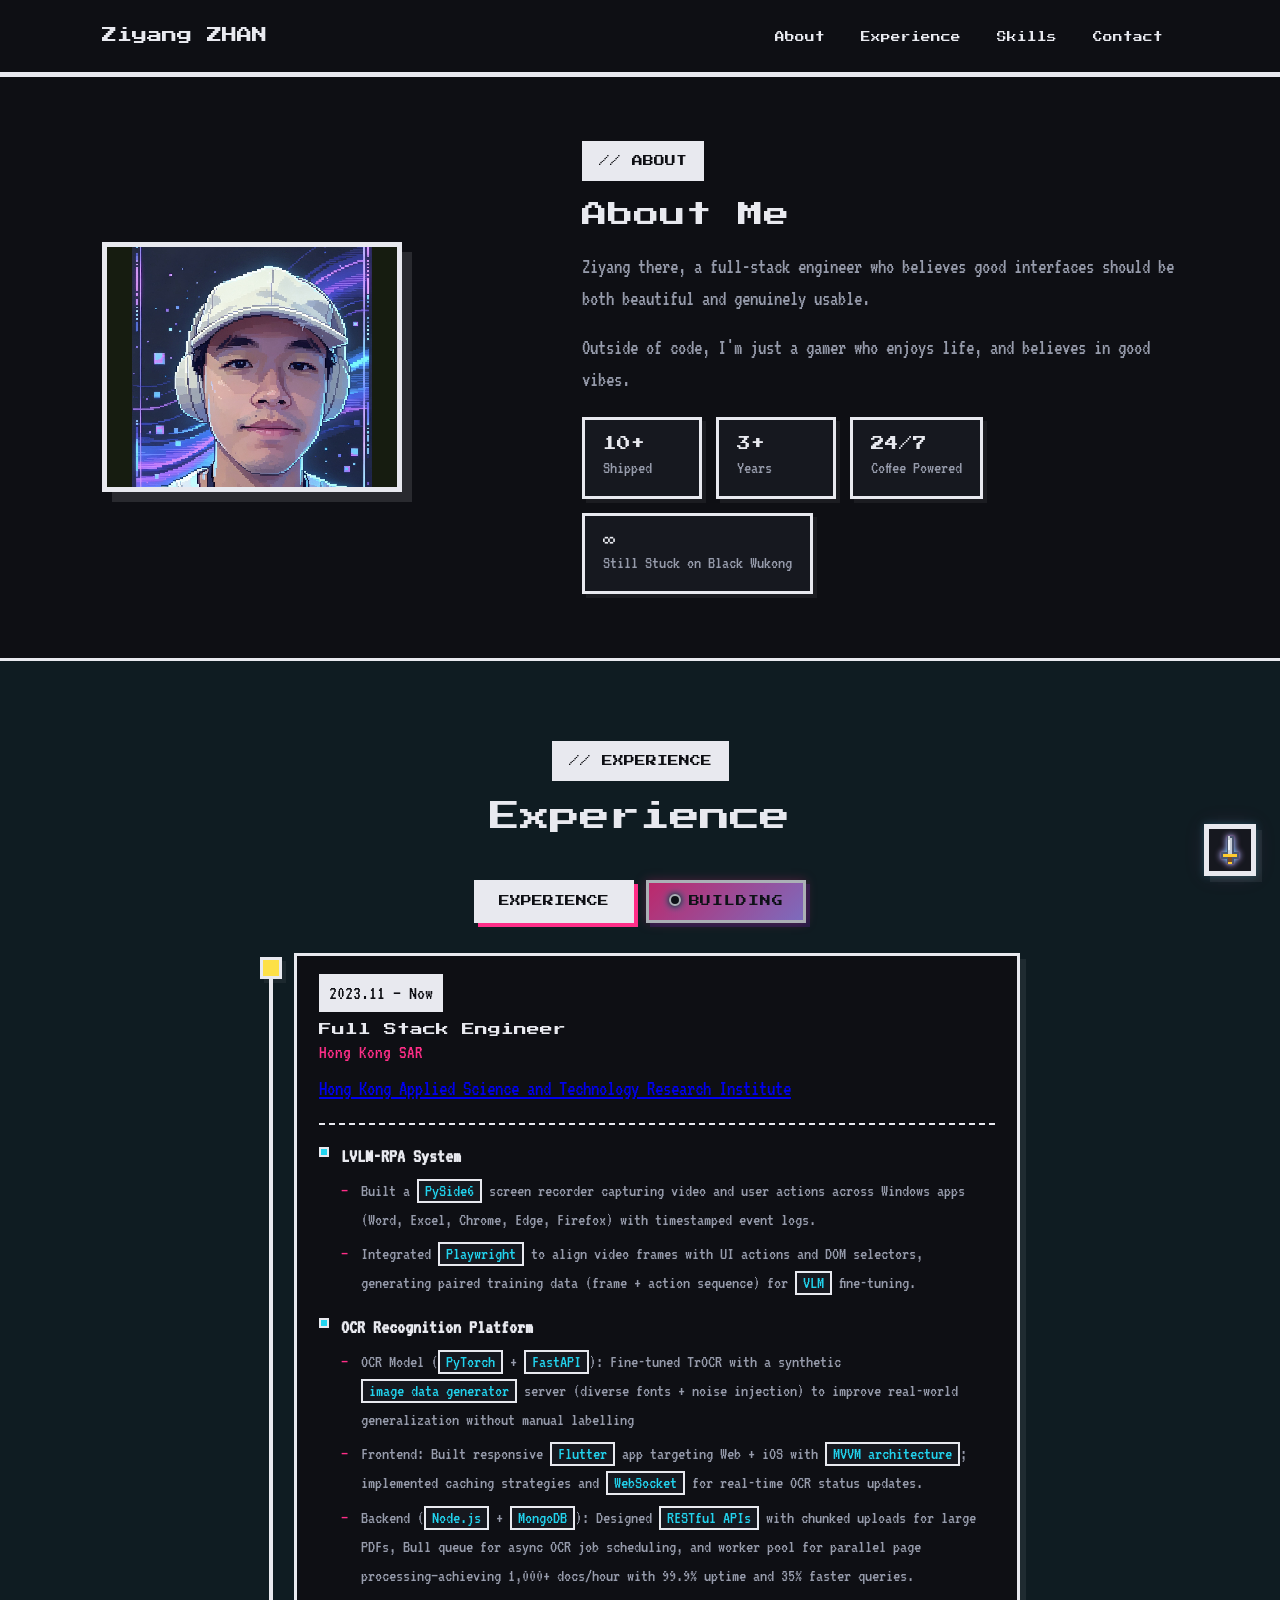
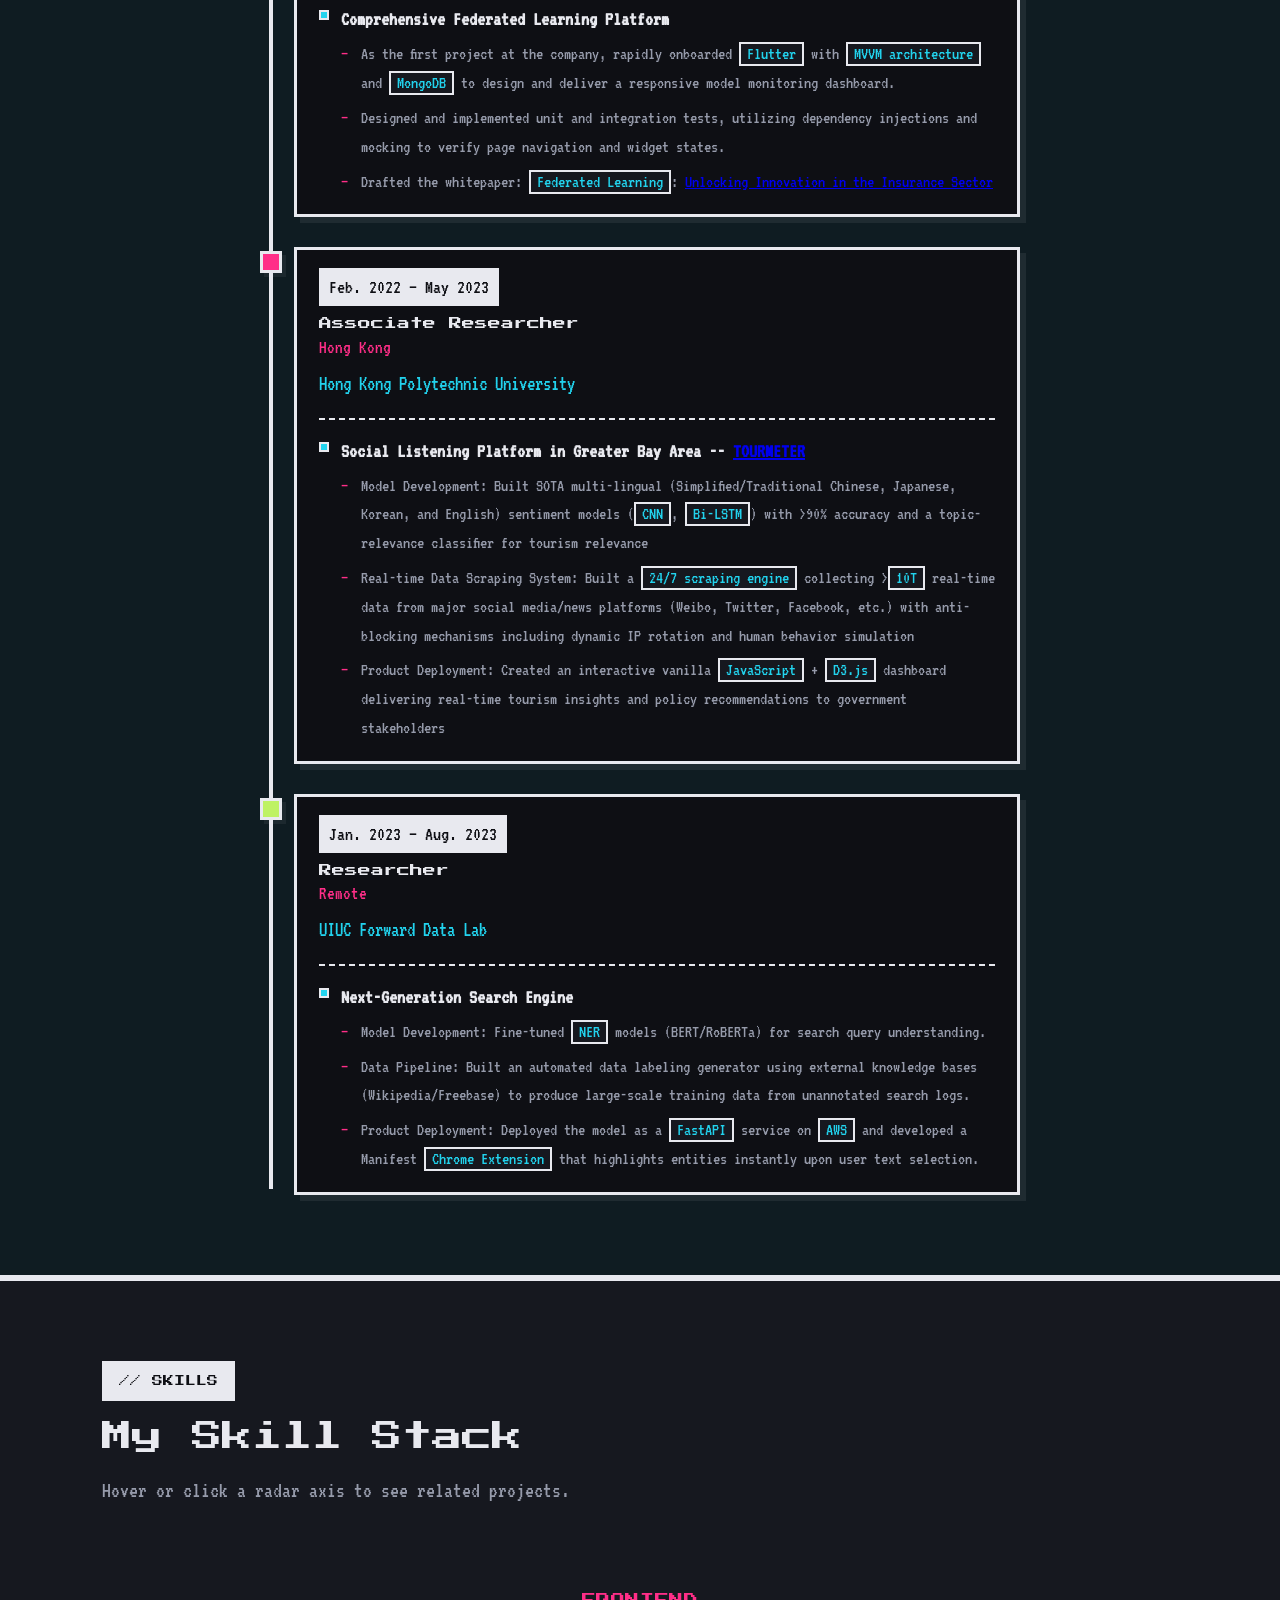
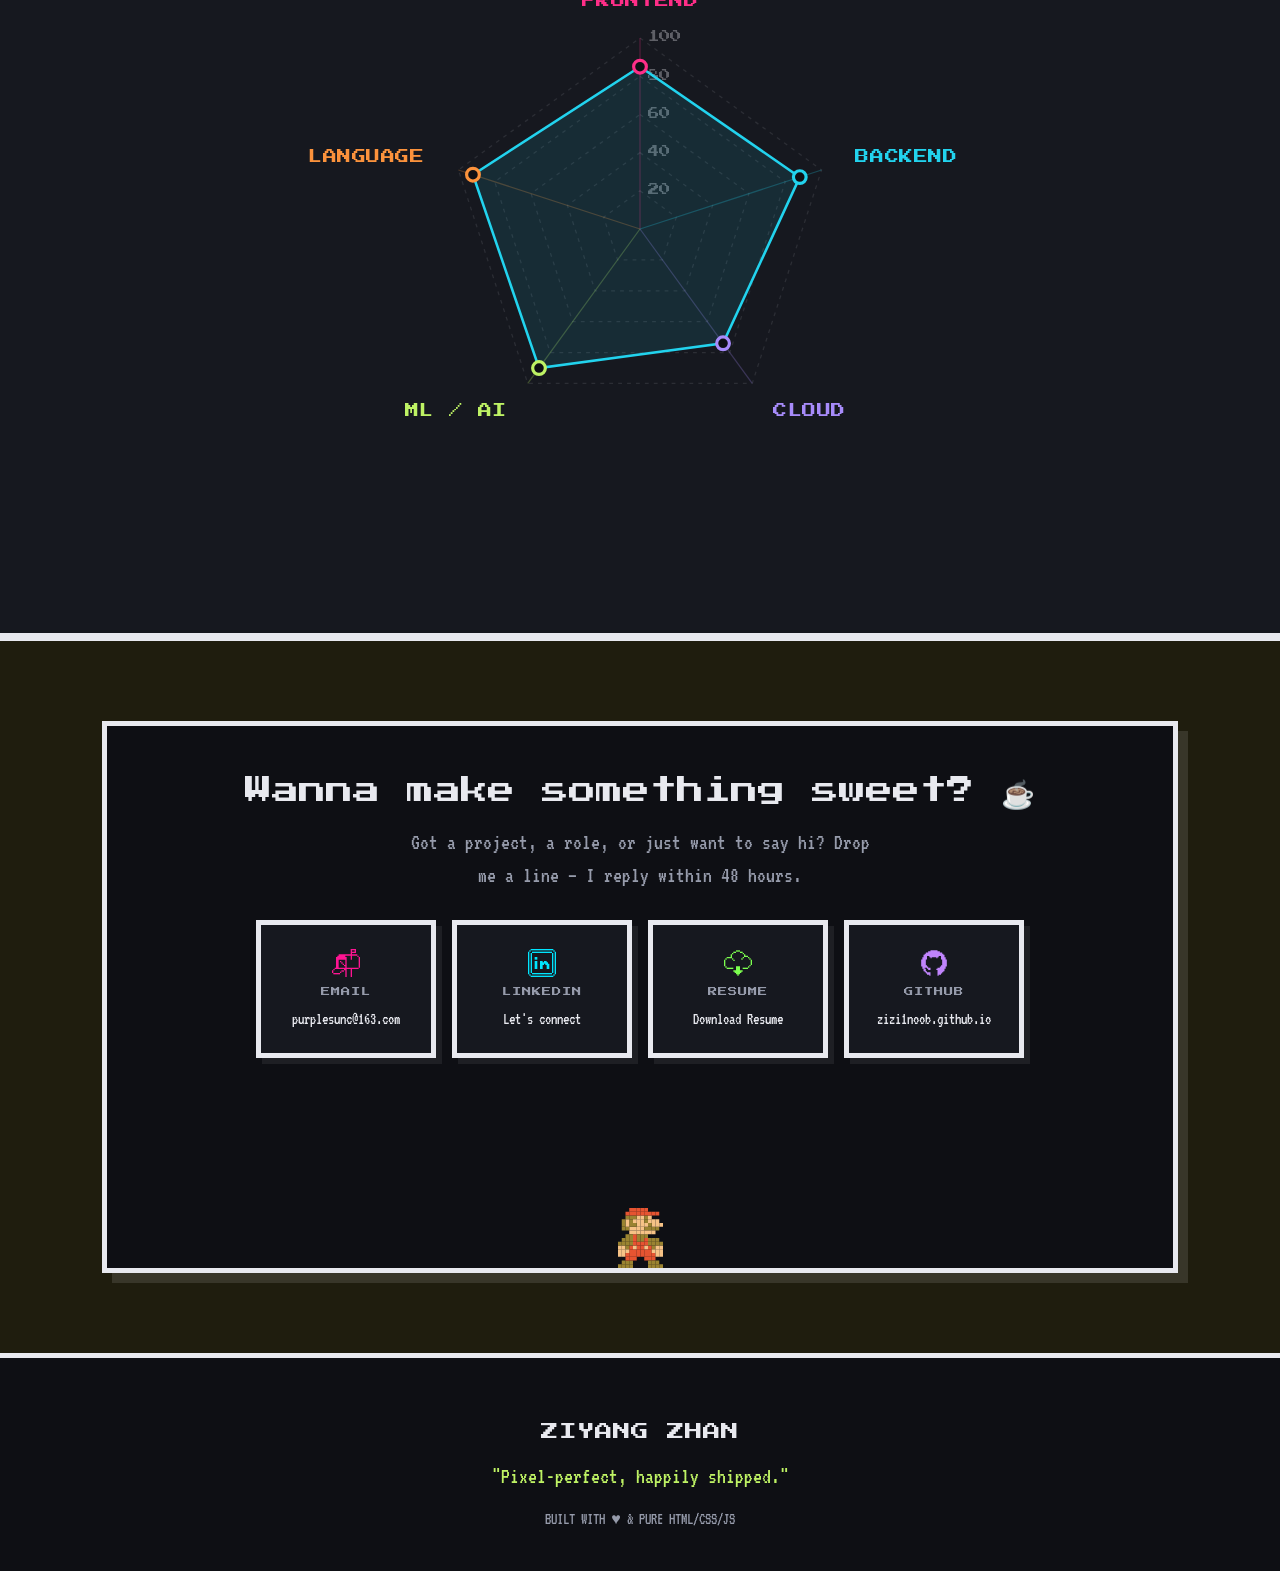
==== commit 1c97c428: "fixed header" ====
--- a/index.html
+++ b/index.html
@@ -250,7 +250,7 @@
 
     var tabs =
       '<button class="exp-tab active" data-tab="timeline" role="tab" aria-selected="true">Experience</button>'+
-      '<button class="exp-tab exp-tab--live" data-tab="current" role="tab" aria-selected="false">Now Building</button>';
+      '<button class="exp-tab exp-tab--live" data-tab="current" role="tab" aria-selected="false">Building</button>';
 
     var phases = cp.phases.map(function(ph, i){
       var delay = (i*0.06).toFixed(2);
@@ -756,8 +756,8 @@
     if (ss && d.version) ss.href = 'style.css?v=' + d.version;
     renderNav(d);
     document.getElementById('aboutMount').innerHTML = renderAbout(d);
+    document.getElementById('timelineMount').innerHTML = renderTimeline(d);
     document.getElementById('skillsMount').innerHTML = renderSkills(d);
-    document.getElementById('timelineMount').innerHTML = renderTimeline(d);
     document.getElementById('contactMount').innerHTML = renderContact(d);
     document.getElementById('footerMount').innerHTML = renderFooter(d);
     initInteractions(d);
--- a/style.css
+++ b/style.css
@@ -226,6 +226,8 @@
 
 /* ============ Timeline ============ */
 .timeline{background:var(--cyan-bg);border-top:var(--border);border-bottom:var(--border);}
+
+
 .tl{position:relative;max-width:760px;margin:0 auto;padding-left:34px;}
 .tl::before{content:"";position:absolute;left:9px;top:6px;bottom:6px;width:4px;background:var(--line);}
 .tl-item{position:relative;margin-bottom:30px;}
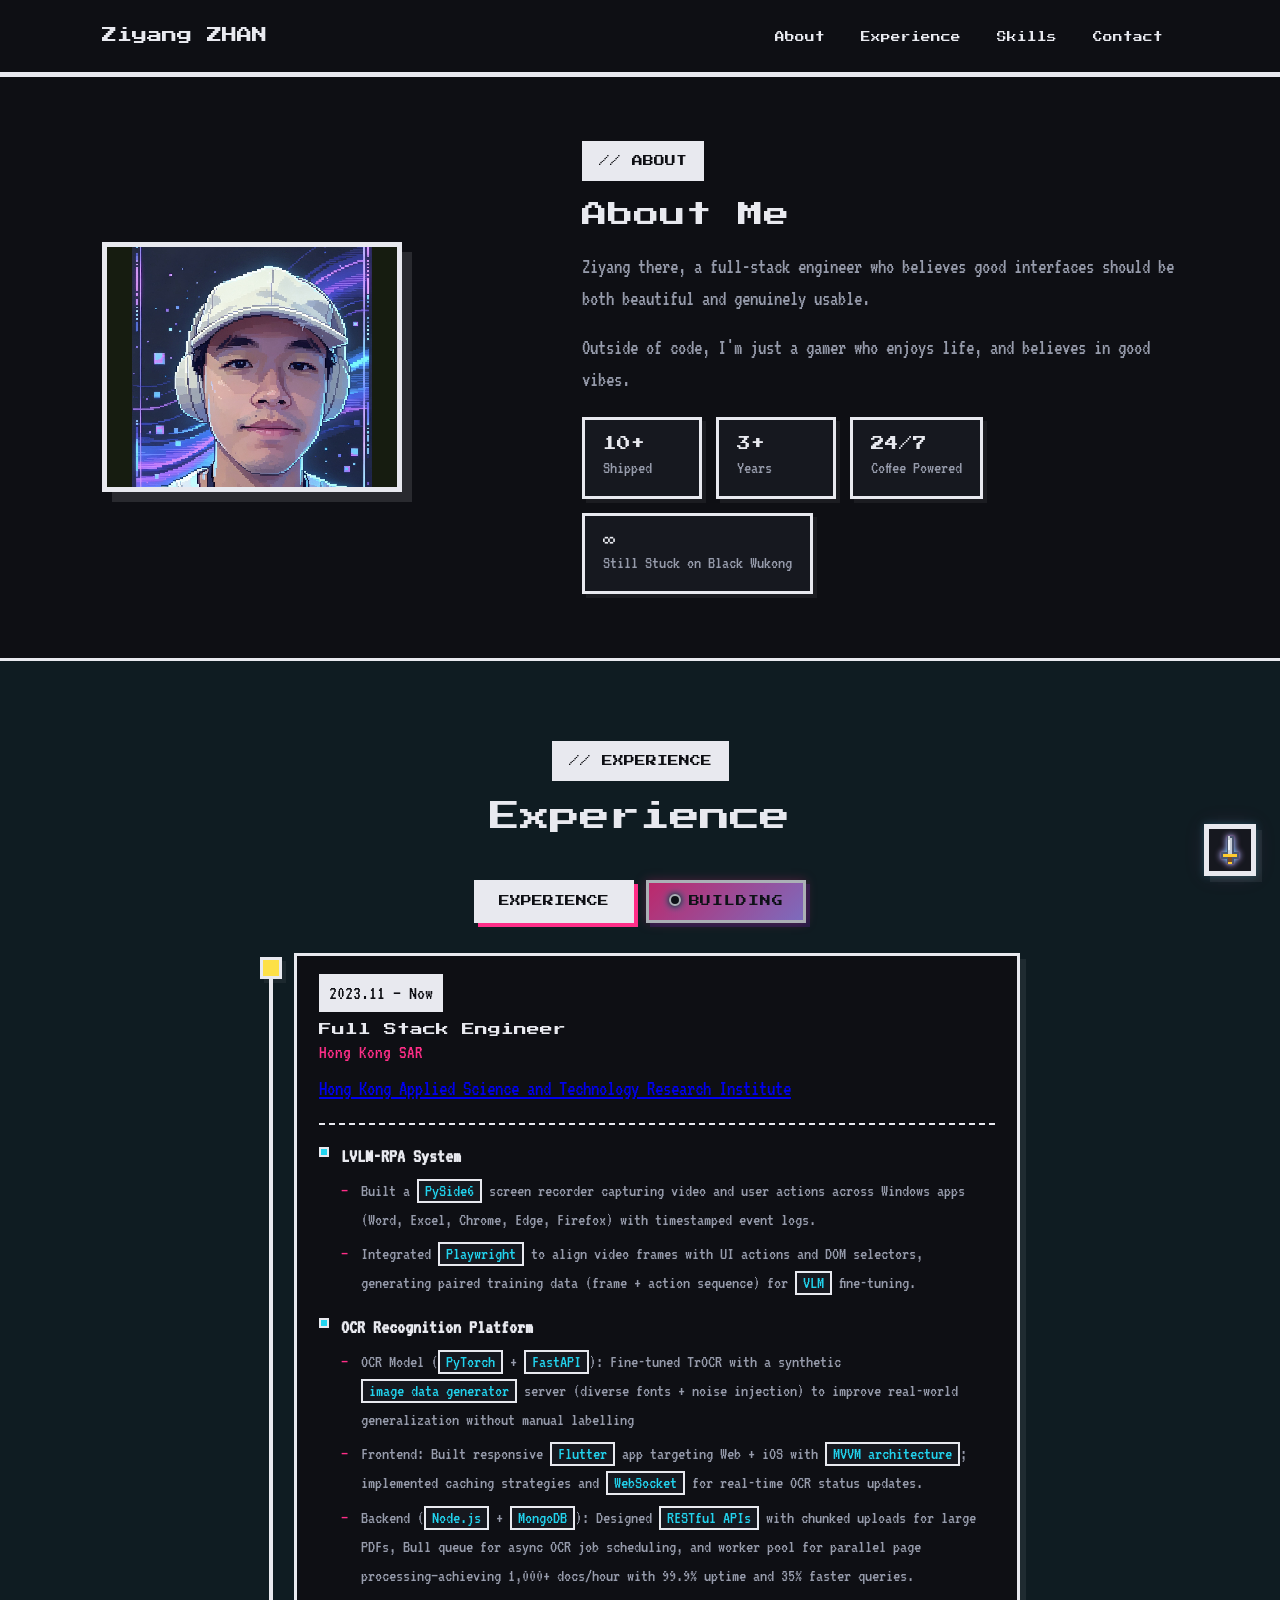
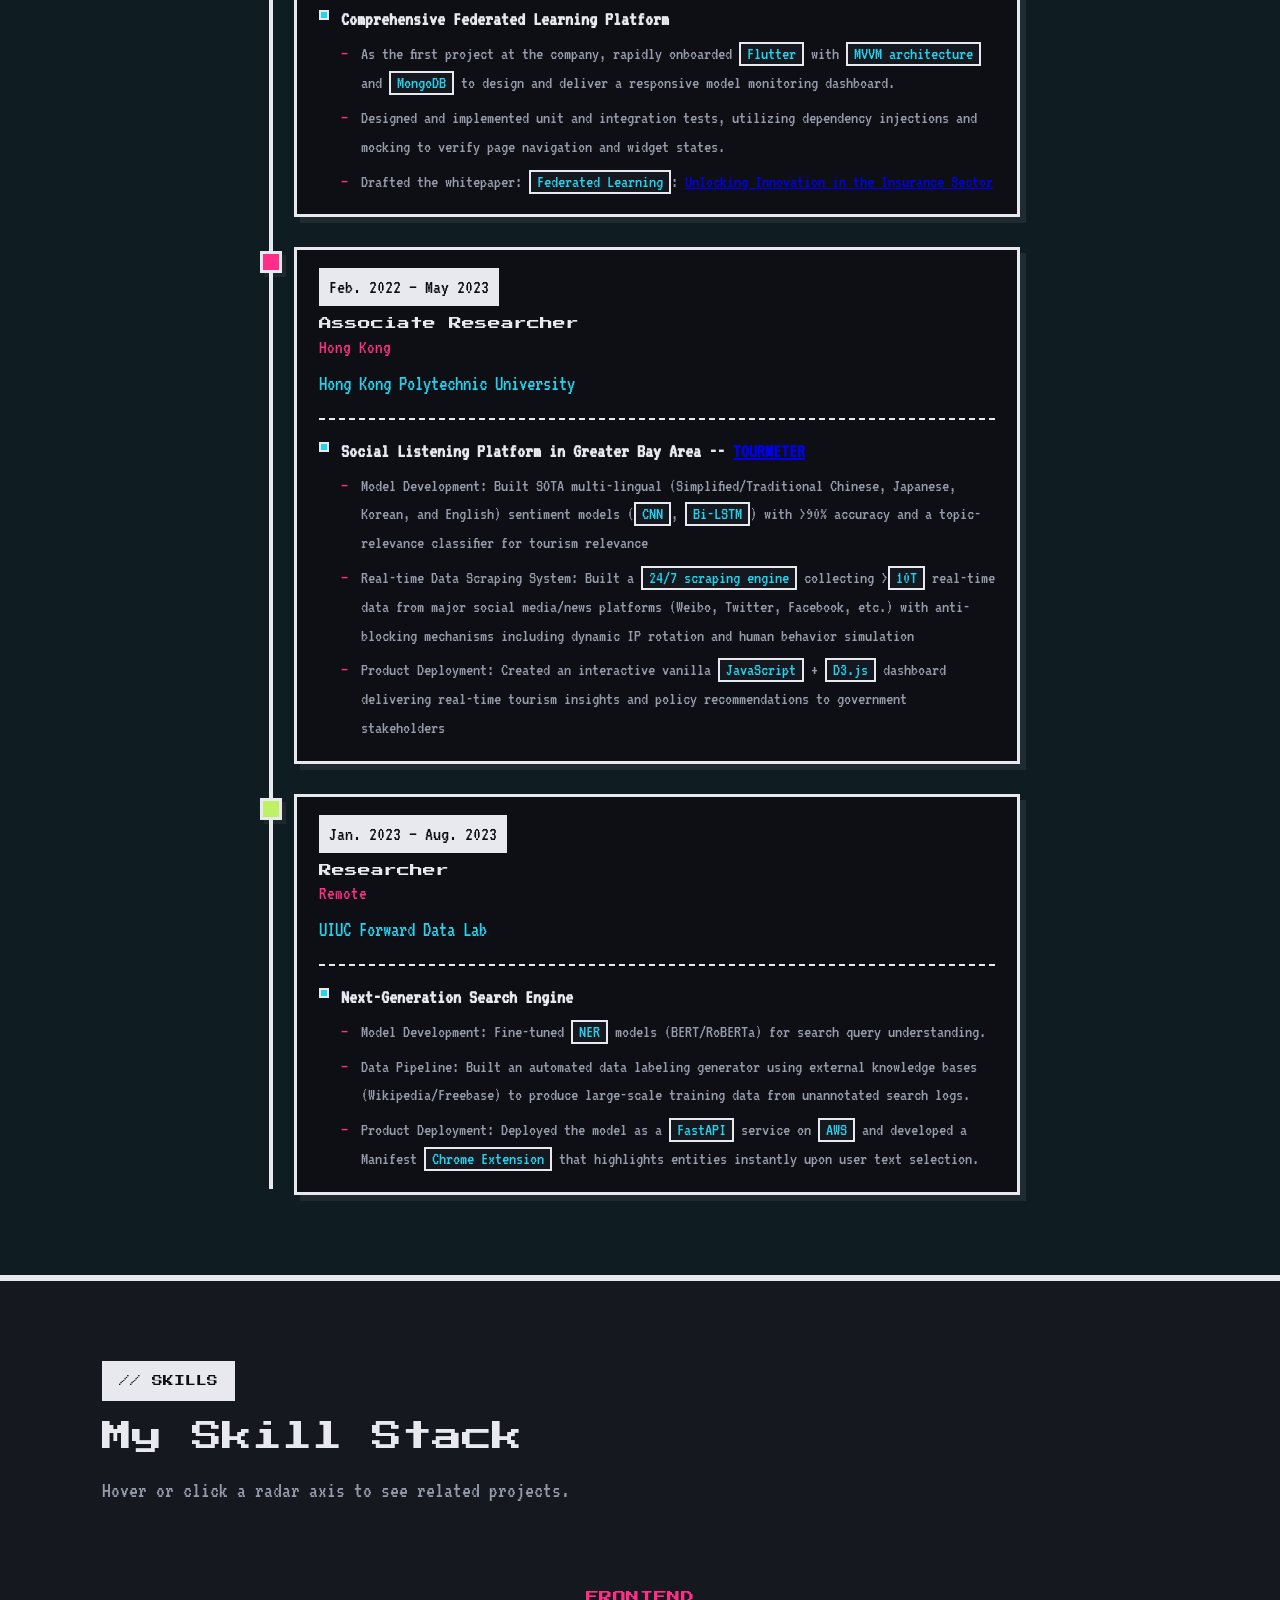
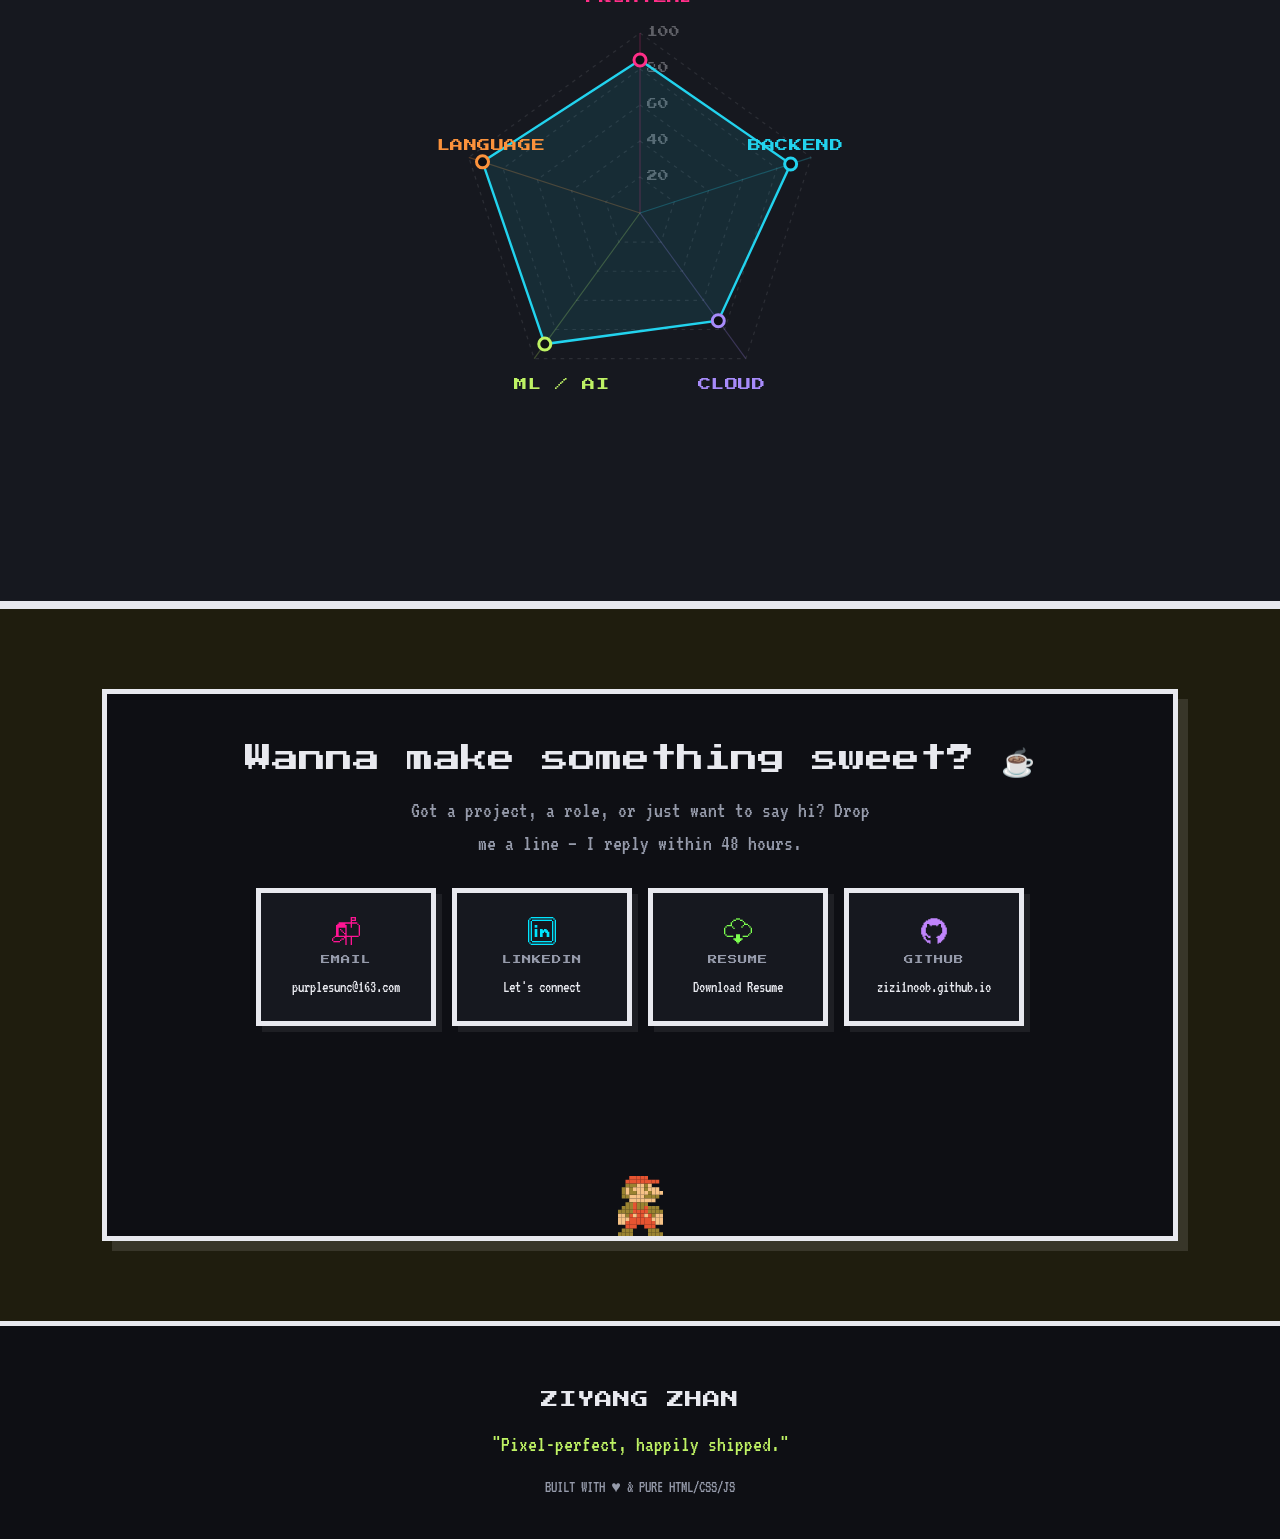
==== commit 8b8f5579: "fixed radar graph language layout issue" ====
--- a/index.html
+++ b/index.html
@@ -124,7 +124,18 @@
     var s = d.skills;
     var axes = s.axes || [];
     var N = axes.length;
-    var cx = 220, cy = 220, r = 150, labelR = r + 28;
+    // Responsive sizing: smaller on mobile, labels pull inward based on length
+    var isMobile = window.innerWidth < 640;
+    var cx = isMobile ? 130 : 220, cy = isMobile ? 130 : 220, r = isMobile ? 72 : 150;
+    var viewSize = isMobile ? 260 : 440;
+    function labelRadius(name){
+      var extra = isMobile ? 10 : 28;
+      // longer words sit closer to the vertex so they don't overflow the edge
+      var len = name.length;
+      if (isMobile && len > 6) extra -= (len - 6) * 3;
+      if (isMobile && extra < 2) extra = 2;
+      return r + extra;
+    }
     var levels = 5;
     function rad(i){ return (Math.PI * 2 * i / N) - Math.PI / 2; }
 
@@ -168,8 +179,10 @@
     for (var i = 0; i < N; i++){
       var a = rad(i), p = axes[i].pct / 100;
       var dx = cx + r * p * Math.cos(a), dy = cy + r * p * Math.sin(a);
-      var lx = cx + labelR * Math.cos(a), ly = cy + labelR * Math.sin(a);
-      var anchor = Math.cos(a) > 0.35 ? 'start' : (Math.cos(a) < -0.35 ? 'end' : 'middle');
+      var lr = labelRadius(axes[i].name);
+      var lx = cx + lr * Math.cos(a), ly = cy + lr * Math.sin(a);
+      // anchor so text grows toward the chart center, never off-canvas
+      var anchor = Math.cos(a) > 0.35 ? 'end' : (Math.cos(a) < -0.35 ? 'start' : 'middle');
       var col = esc(axes[i].color || 'var(--cyan)');
       var itemsJson = JSON.stringify(axes[i].items || []).replace(/"/g, '&quot;');
       dots.push('<circle class="radar-dot" cx="'+dx+'" cy="'+dy+'" r="5" fill="var(--bg)" stroke="'+col+'" stroke-width="2.5" data-axis="'+i+'"/>');
@@ -179,7 +192,7 @@
     }
     var radarSvg = ''+
       '<div class="radar-wrap reveal">'+
-        '<svg viewBox="0 0 440 440" class="radar-svg" role="img" aria-label="Skill radar chart">'+
+        '<svg viewBox="0 0 '+viewSize+' '+viewSize+'" class="radar-svg" role="img" aria-label="Skill radar chart">'+
           '<defs><filter id="radar-glow" x="-50%" y="-50%" width="200%" height="200%"><feGaussianBlur stdDeviation="3" result="blur"/><feMerge><feMergeNode in="blur"/><feMergeNode in="SourceGraphic"/></feMerge></filter></defs>'+
           '<g>'+grid.join('')+'</g>'+
           '<g>'+levelLabels.join('')+'</g>'+
@@ -206,7 +219,7 @@
     '</section>';
   }
 
-  function renderTimeline(d){
+  function renderExp(d){
     var t = d.experience;
     var cp = d.current_proj;
     var overall = Math.round(cp.phases.reduce(function(sum, ph){ return sum + (ph.progress || 0); }, 0) / cp.phases.length);
@@ -756,7 +769,7 @@
     if (ss && d.version) ss.href = 'style.css?v=' + d.version;
     renderNav(d);
     document.getElementById('aboutMount').innerHTML = renderAbout(d);
-    document.getElementById('timelineMount').innerHTML = renderTimeline(d);
+    document.getElementById('timelineMount').innerHTML = renderExp(d);
     document.getElementById('skillsMount').innerHTML = renderSkills(d);
     document.getElementById('contactMount').innerHTML = renderContact(d);
     document.getElementById('footerMount').innerHTML = renderFooter(d);
--- a/style.css
+++ b/style.css
@@ -153,7 +153,11 @@
 .skills{background:var(--panel);border-top:var(--border);border-bottom:var(--border);}
 
 /* radar */
-.radar-wrap{max-width:560px;margin:0 auto 44px;text-align:center;position:relative;}
+.radar-wrap{max-width:560px;margin:0 auto 44px;text-align:center;position:relative;padding:0 16px;}
+@media (max-width:640px){
+  .radar-wrap{padding:0 8px;}
+  .radar-label{font-size:9px;}
+}
 .radar-svg{display:block;width:100%;height:auto;overflow:visible;}
 .radar-label{
   font-family:var(--font-head);font-size:11px;text-transform:uppercase;letter-spacing:.04em;
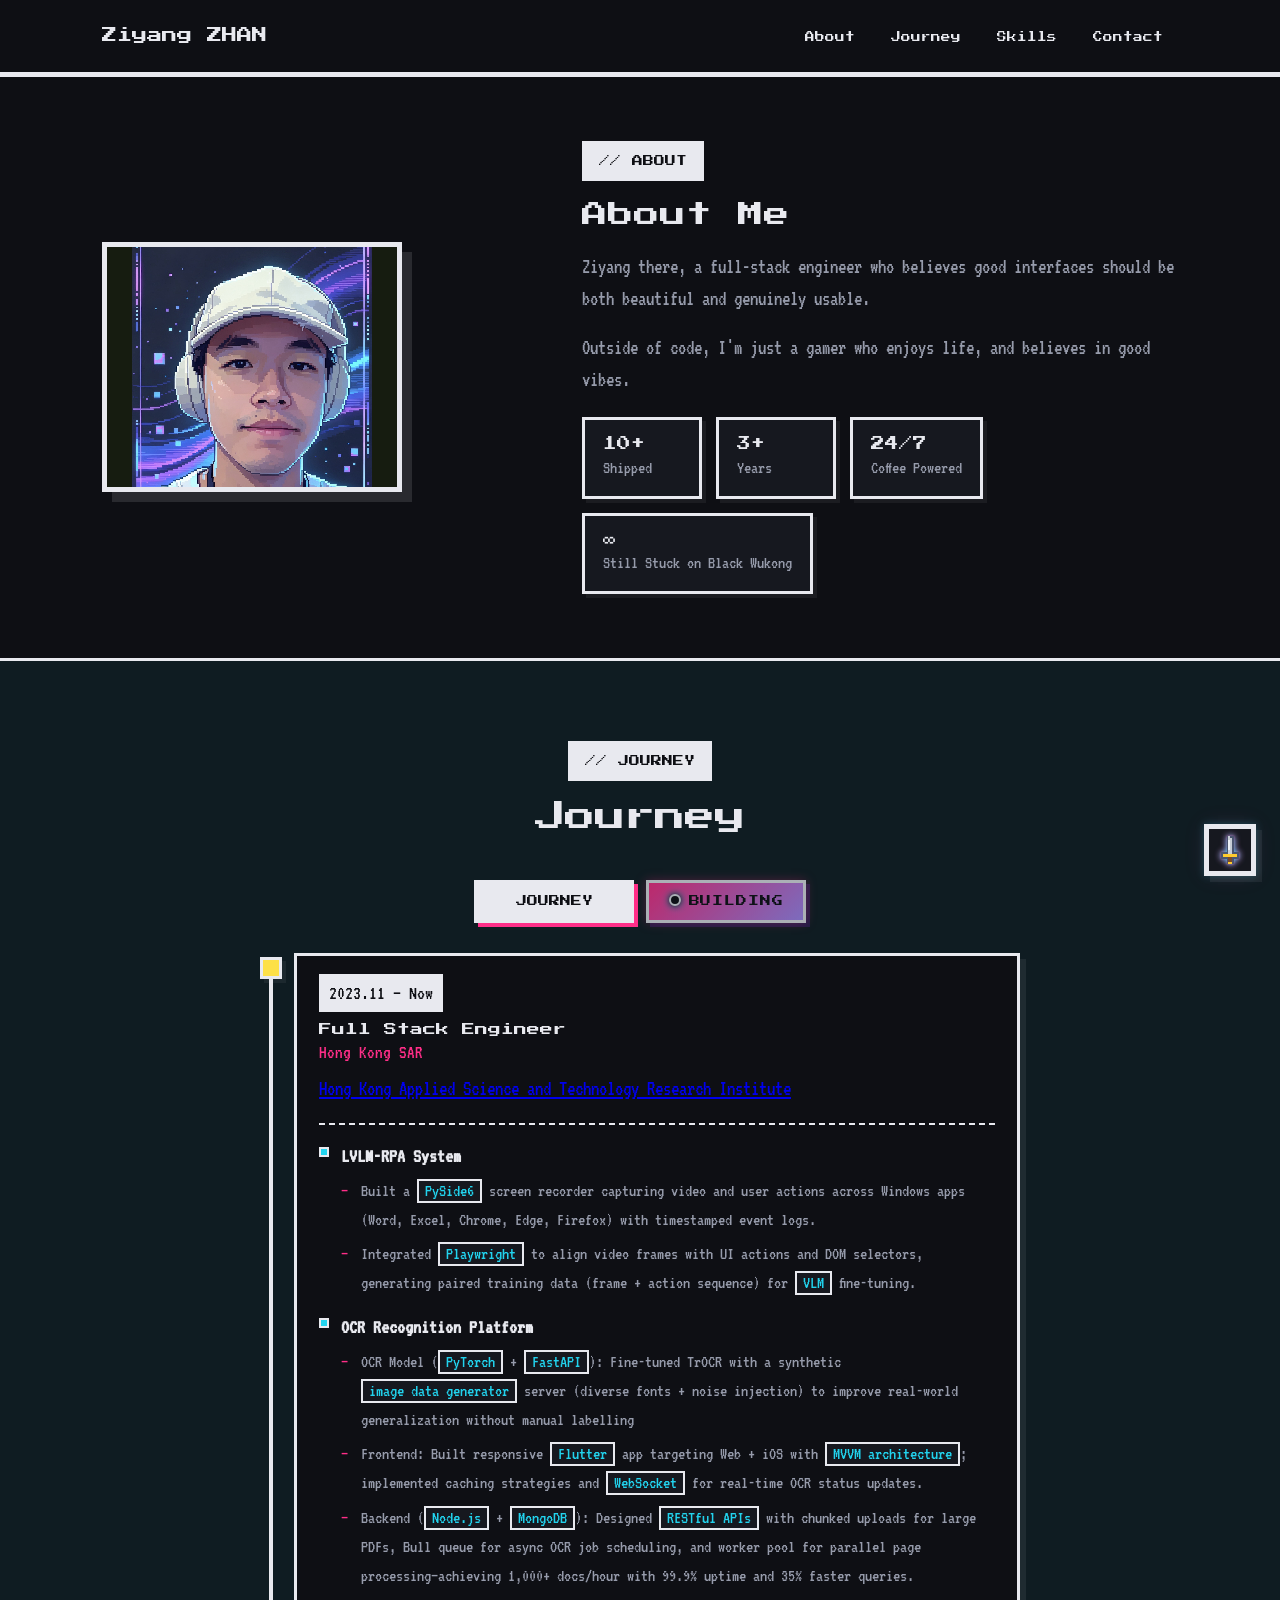
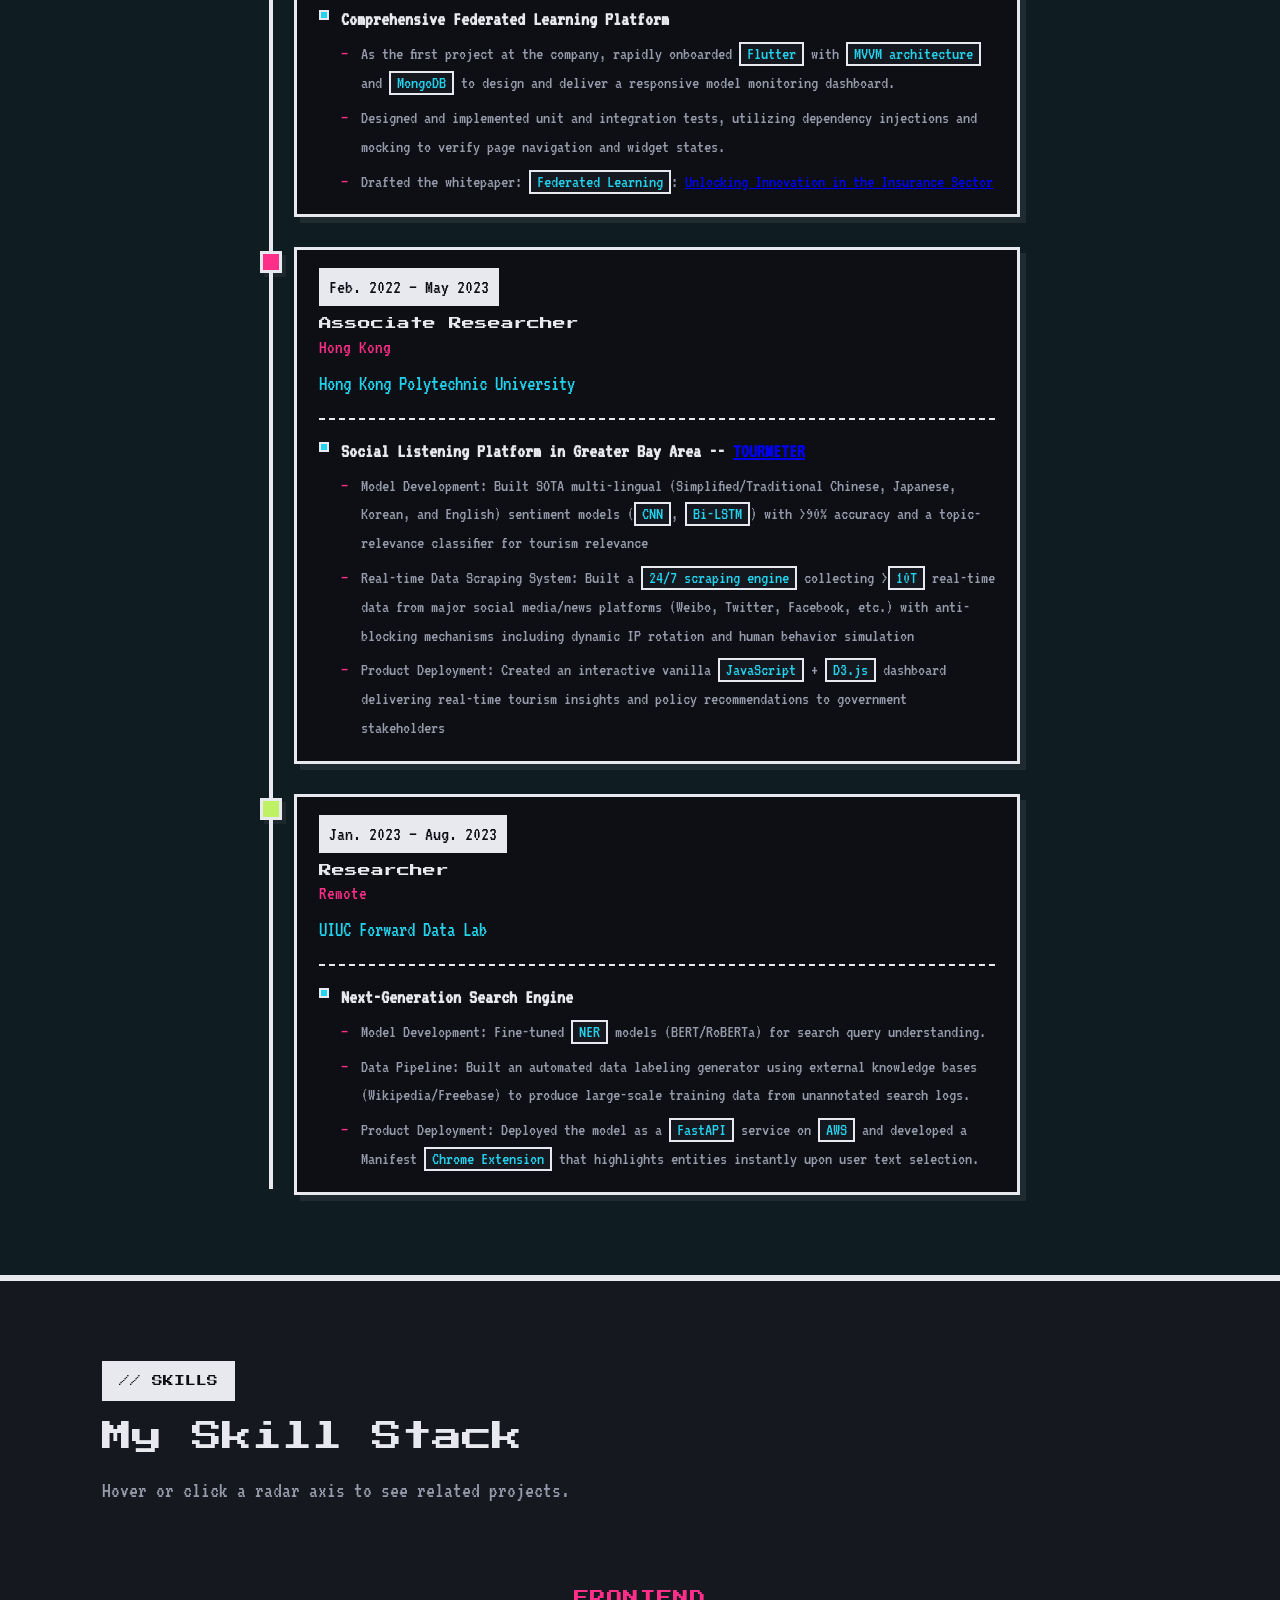
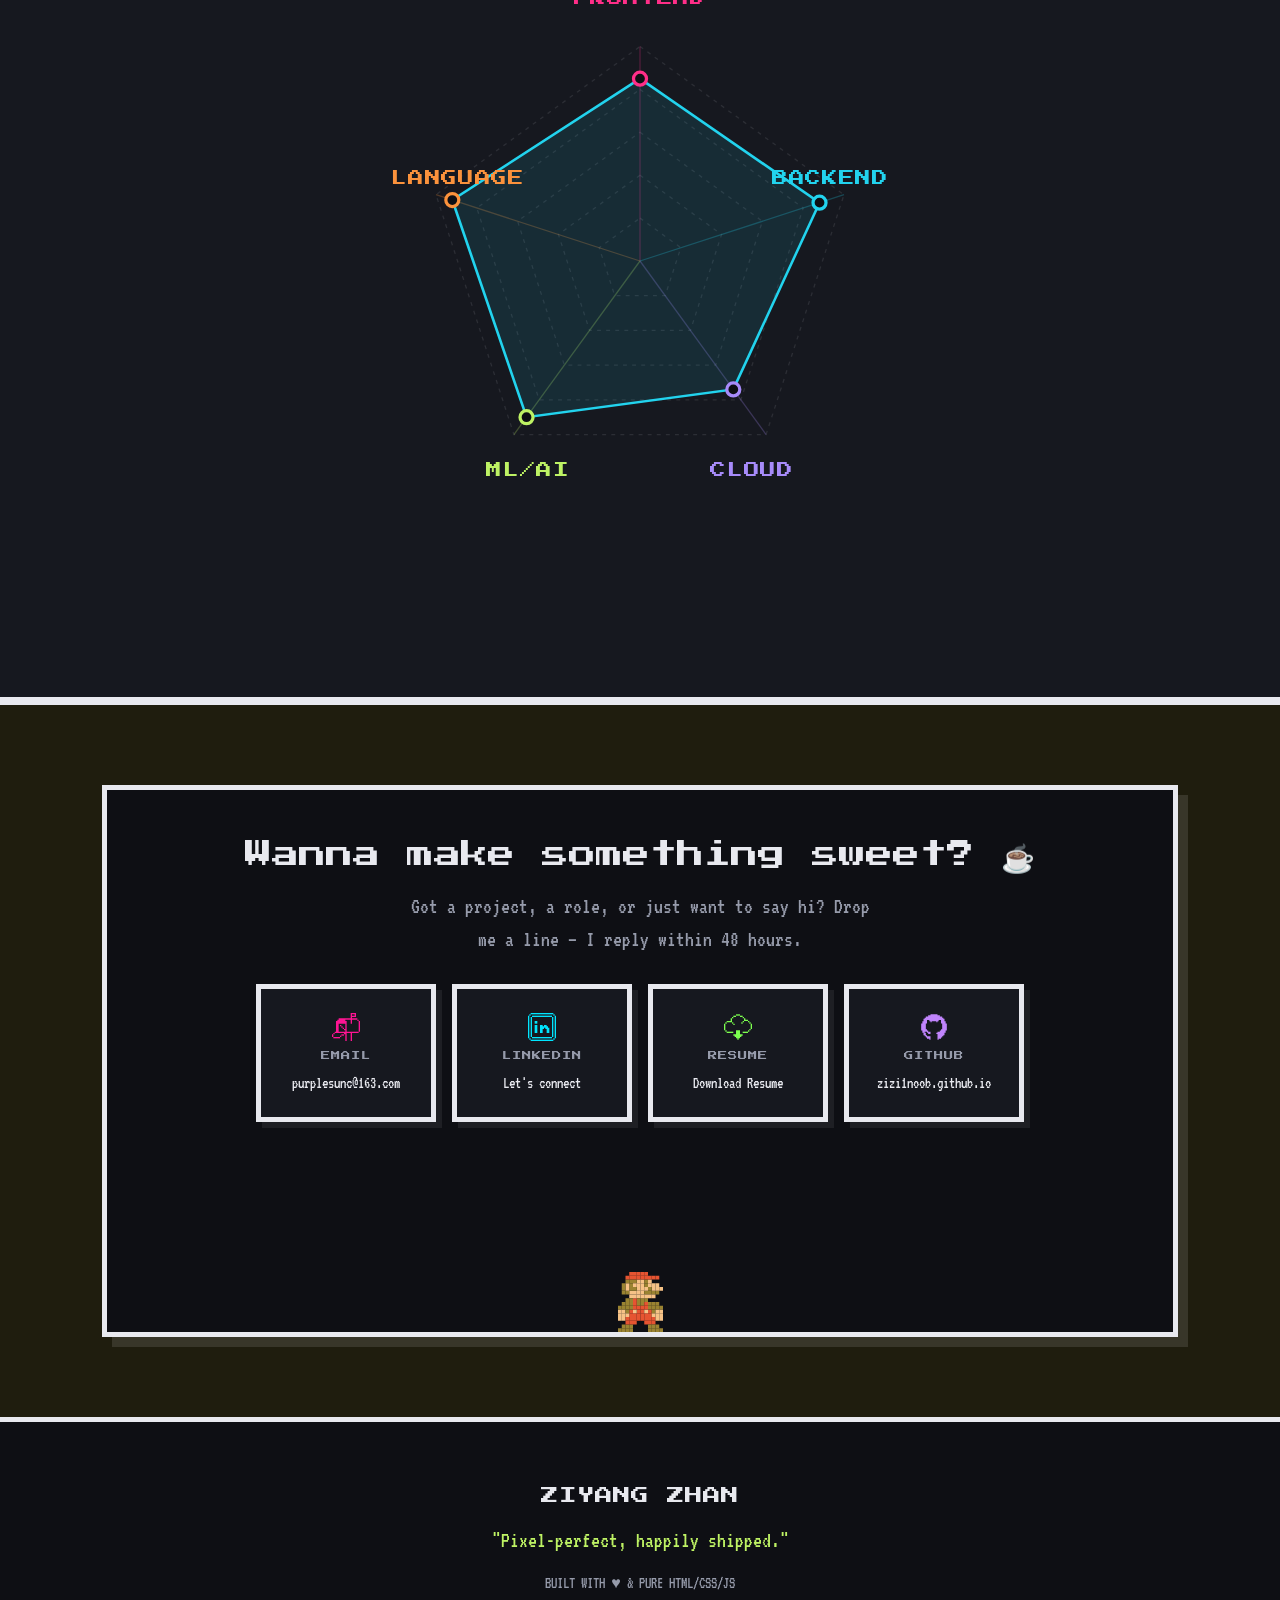
==== commit 4a136b42: "release v1" ====
--- a/index.html
+++ b/index.html
@@ -124,16 +124,16 @@
     var s = d.skills;
     var axes = s.axes || [];
     var N = axes.length;
-    // Responsive sizing: smaller on mobile, labels pull inward based on length
+    // Responsive sizing: bigger on all screens, labels pushed outward
     var isMobile = window.innerWidth < 640;
-    var cx = isMobile ? 130 : 220, cy = isMobile ? 130 : 220, r = isMobile ? 72 : 150;
-    var viewSize = isMobile ? 260 : 440;
+    var cx = isMobile ? 160 : 240, cy = isMobile ? 160 : 240, r = isMobile ? 95 : 165;
+    var viewSize = isMobile ? 320 : 480;
     function labelRadius(name){
-      var extra = isMobile ? 10 : 28;
-      // longer words sit closer to the vertex so they don't overflow the edge
+      var extra = isMobile ? 18 : 36;
+      // long labels pull inward slightly so they stay inside the SVG
       var len = name.length;
       if (isMobile && len > 6) extra -= (len - 6) * 3;
-      if (isMobile && extra < 2) extra = 2;
+      if (isMobile && extra < 6) extra = 6;
       return r + extra;
     }
     var levels = 5;
@@ -149,14 +149,6 @@
       }
       grid.push('<polygon points="'+pts.join(' ')+'" fill="none" stroke="rgba(232,233,239,0.10)" stroke-width="1" stroke-dasharray="3,4"/>');
     }
-    // Level labels (20,40,60,80,100) on first axis
-    var levelLabels = [];
-    for (var lv = 1; lv <= levels; lv++){
-      var a0 = rad(0), p = lv / levels;
-      var lx = cx + r * p * Math.cos(a0) + 6, ly = cy + r * p * Math.sin(a0);
-      levelLabels.push('<text x="'+lx+'" y="'+ly+'" fill="rgba(232,233,239,0.35)" font-size="9" font-family="var(--font-head)" dominant-baseline="middle">'+(lv*20)+'</text>');
-    }
-
     // Axes (colored per axis)
     var axesSvg = [];
     for (var i = 0; i < N; i++){
@@ -175,7 +167,7 @@
     var dataPoly = '<polygon class="radar-area" points="'+polyPoints+'" fill="rgba(34,211,238,0.10)" stroke="var(--cyan)" stroke-width="2" data-pts="'+polyPoints+'"/>';
 
     // Data dots + labels + hit areas (colored per axis)
-    var dots = [], labels = [], hitAreas = [], pctLabels = [];
+    var dots = [], labels = [], hitAreas = [];
     for (var i = 0; i < N; i++){
       var a = rad(i), p = axes[i].pct / 100;
       var dx = cx + r * p * Math.cos(a), dy = cy + r * p * Math.sin(a);
@@ -187,7 +179,6 @@
       var itemsJson = JSON.stringify(axes[i].items || []).replace(/"/g, '&quot;');
       dots.push('<circle class="radar-dot" cx="'+dx+'" cy="'+dy+'" r="5" fill="var(--bg)" stroke="'+col+'" stroke-width="2.5" data-axis="'+i+'"/>');
       labels.push('<text class="radar-label" x="'+lx+'" y="'+ly+'" text-anchor="'+anchor+'" dominant-baseline="middle" fill="'+col+'" data-axis="'+i+'">'+esc(axes[i].name)+'</text>');
-      pctLabels.push('<text class="radar-pct" x="'+dx+'" y="'+(dy-14)+'" text-anchor="middle" fill="'+col+'" font-size="10" font-family="var(--font-head)" opacity="0" data-axis="'+i+'">'+axes[i].pct+'%</text>');
       hitAreas.push('<circle cx="'+dx+'" cy="'+dy+'" r="14" fill="transparent" stroke="none" style="cursor:pointer;" data-axis="'+i+'" data-name="'+esc(axes[i].name)+'" data-pct="'+axes[i].pct+'" data-color="'+col+'" data-items="'+itemsJson+'"/>');
     }
     var radarSvg = ''+
@@ -195,11 +186,9 @@
         '<svg viewBox="0 0 '+viewSize+' '+viewSize+'" class="radar-svg" role="img" aria-label="Skill radar chart">'+
           '<defs><filter id="radar-glow" x="-50%" y="-50%" width="200%" height="200%"><feGaussianBlur stdDeviation="3" result="blur"/><feMerge><feMergeNode in="blur"/><feMergeNode in="SourceGraphic"/></feMerge></filter></defs>'+
           '<g>'+grid.join('')+'</g>'+
-          '<g>'+levelLabels.join('')+'</g>'+
           '<g>'+axesSvg.join('')+'</g>'+
           dataPoly+
           '<g>'+dots.join('')+'</g>'+
-          '<g>'+pctLabels.join('')+'</g>'+
           '<g>'+labels.join('')+'</g>'+
           '<g>'+hitAreas.join('')+'</g>'+
         '</svg>'+
@@ -220,7 +209,7 @@
   }
 
   function renderExp(d){
-    var t = d.experience;
+    var t = d.journey;
     var cp = d.current_proj;
     var overall = Math.round(cp.phases.reduce(function(sum, ph){ return sum + (ph.progress || 0); }, 0) / cp.phases.length);
     var hl = t.highlights || [];
@@ -262,7 +251,7 @@
     }).join('');
 
     var tabs =
-      '<button class="exp-tab active" data-tab="timeline" role="tab" aria-selected="true">Experience</button>'+
+      '<button class="exp-tab active" data-tab="timeline" role="tab" aria-selected="true">Journey</button>'+
       '<button class="exp-tab exp-tab--live" data-tab="current" role="tab" aria-selected="false">Building</button>';
 
     var phases = cp.phases.map(function(ph, i){
@@ -311,7 +300,7 @@
     '</div>';
 
     return ''+
-    '<section class="timeline tex-dots" id="experience">'+
+    '<section class="timeline tex-dots" id="journey">'+
       '<div class="wrap">'+
         '<div class="section-head reveal" style="text-align:center;">'+
           '<span class="kicker">'+esc(t.kicker)+'</span>'+
@@ -371,7 +360,7 @@
       '<div class="foot-center">'+
         '<a href="#about" class="foot-name">'+esc(d.site)+'</a>'+
         '<p class="foot-slogan mono">'+rich(f.slogan)+'</p>'+
-        '<p class="foot-built">'+esc(f.bottomLeft)+'</p>'+
+        '<p class="foot-built">'+esc(f.bottom)+'</p>'+
       '</div>'+
     '</div>';
   }
@@ -450,7 +439,7 @@
 
     function showRadarTip(el, axisName, pct, items, color){
       if (!radarTip) return;
-      var html = '<strong style="color:'+esc(color)+'">'+esc(axisName)+' <span class="mono">'+pct+'%</span></strong><ul>'+(items || []).map(function(it){ return '<li>'+esc(it)+'</li>'; }).join('')+'</ul>';
+      var html = '<strong style="color:'+esc(color)+'">'+esc(axisName)+' <span class="rt-pct mono">'+pct+'%</span></strong><ul>'+(items || []).map(function(it){ return '<li>'+esc(it)+'</li>'; }).join('')+'</ul>';
       radarTip.innerHTML = html;
       // make visible off-screen first so dimensions can be measured
       radarTip.style.visibility = 'hidden';
@@ -500,7 +489,7 @@
           '<div class="sd-tags">'+skillTags+'</div>'+
         '</article>';
       }).join('');
-      var header = '<div class="sd-header"><span class="sd-dot" style="background:'+esc(color)+'"></span><strong>'+esc(axisName)+'</strong> <span class="mono">'+pct+'%</span></div>';
+      var header = '<div class="sd-header"><span class="sd-dot" style="background:'+esc(color)+'"></span><strong>'+esc(axisName)+'</strong> <span class="sd-pct mono">'+pct+'%</span></div>';
       detail.innerHTML = header + (cards ? '<div class="sd-grid">'+cards+'</div>' : '<p class="sd-empty">No matching projects in timeline.</p>');
       detail.classList.add('show');
       detail.scrollIntoView({behavior: 'smooth', block: 'nearest'});
@@ -508,18 +497,18 @@
     function clearSkillDetail(){
       var detail = document.getElementById('skillDetail');
       if (detail){ detail.classList.remove('show'); detail.innerHTML = ''; }
-      document.querySelectorAll('.radar-dot, .radar-label, .radar-pct').forEach(function(el){ el.classList.remove('active'); });
+      document.querySelectorAll('.radar-dot, .radar-label').forEach(function(el){ el.classList.remove('active'); });
     }
 
     document.querySelectorAll('.radar-svg circle[data-axis]').forEach(function(hit){
       var axisIdx = hit.dataset.axis;
       hit.addEventListener('mouseenter', function(){
         showRadarTip(hit, hit.dataset.name, hit.dataset.pct, JSON.parse(hit.dataset.items || '[]'), hit.dataset.color);
-        document.querySelectorAll('.radar-dot[data-axis="'+axisIdx+'"], .radar-label[data-axis="'+axisIdx+'"], .radar-pct[data-axis="'+axisIdx+'"]').forEach(function(el){ el.classList.add('active'); });
+        document.querySelectorAll('.radar-dot[data-axis="'+axisIdx+'"], .radar-label[data-axis="'+axisIdx+'"]').forEach(function(el){ el.classList.add('active'); });
       });
       hit.addEventListener('mouseleave', function(){
         hideRadarTip();
-        document.querySelectorAll('.radar-dot[data-axis="'+axisIdx+'"], .radar-label[data-axis="'+axisIdx+'"], .radar-pct[data-axis="'+axisIdx+'"]').forEach(function(el){ el.classList.remove('active'); });
+        document.querySelectorAll('.radar-dot[data-axis="'+axisIdx+'"], .radar-label[data-axis="'+axisIdx+'"]').forEach(function(el){ el.classList.remove('active'); });
       });
       hit.addEventListener('click', function(e){
         e.stopPropagation();
--- a/style.css
+++ b/style.css
@@ -153,14 +153,14 @@
 .skills{background:var(--panel);border-top:var(--border);border-bottom:var(--border);}
 
 /* radar */
-.radar-wrap{max-width:560px;margin:0 auto 44px;text-align:center;position:relative;padding:0 16px;}
+.radar-wrap{max-width:640px;margin:0 auto 44px;text-align:center;position:relative;padding:0 8px;}
 @media (max-width:640px){
-  .radar-wrap{padding:0 8px;}
-  .radar-label{font-size:9px;}
+  .radar-wrap{padding:0;}
+  .radar-label{font-size:10px;}
 }
 .radar-svg{display:block;width:100%;height:auto;overflow:visible;}
 .radar-label{
-  font-family:var(--font-head);font-size:11px;text-transform:uppercase;letter-spacing:.04em;
+  font-family:var(--font-head);font-size:12px;text-transform:uppercase;letter-spacing:.04em;
   transition:fill .15s ease,font-weight .15s ease;
   cursor:pointer;
 }
@@ -168,8 +168,7 @@
 .radar-label.active{font-weight:700;}
 .radar-dot{transition:stroke-width .2s ease,filter .2s ease;}
 .radar-dot.active{stroke-width:4;filter:url(#radar-glow) drop-shadow(0 0 6px currentColor);}
-.radar-pct{transition:opacity .2s ease;pointer-events:none;}
-.radar-pct.active{opacity:1;}
+
 .radar-area{
   stroke-dasharray:1200;stroke-dashoffset:1200;
   animation:radarDraw 1.2s cubic-bezier(.4,0,.2,1) forwards;
@@ -187,8 +186,9 @@
 }
 .radar-tip.show{opacity:1;pointer-events:auto;transform:translateY(0);}
 .radar-tip strong{
-  display:block;font-family:var(--font-head);font-size:.72rem;text-transform:uppercase;margin-bottom:8px;
-}
+  display:flex;align-items:center;gap:8px;font-family:var(--font-head);font-size:.72rem;text-transform:uppercase;margin-bottom:8px;
+}
+.rt-pct{font-size:1rem;font-weight:800;background:var(--panel);padding:2px 8px;border:2px solid var(--line);}
 .radar-tip ul{list-style:none;padding:0;margin:0;}
 .radar-tip li{font-family:var(--font-body);font-size:15px;color:var(--muted);padding:3px 0;border-bottom:1px solid rgba(232,233,239,.08);}
 .radar-tip li:last-child{border-bottom:none;}
@@ -197,6 +197,7 @@
 .skill-detail{max-width:900px;margin:0 auto;opacity:0;transform:translateY(12px);transition:opacity .3s ease,transform .3s ease;}
 .skill-detail.show{opacity:1;transform:translateY(0);}
 .sd-header{display:flex;align-items:center;gap:10px;font-family:var(--font-head);font-size:.72rem;text-transform:uppercase;margin-bottom:18px;}
+.sd-pct{font-size:1.1rem;font-weight:800;color:var(--cyan);text-shadow:0 0 10px rgba(34,211,238,.35);margin-left:auto;padding:4px 10px;border:2px solid var(--line);background:var(--panel);}
 .sd-dot{width:10px;height:10px;border:2px solid var(--line);}
 .sd-grid{display:grid;grid-template-columns:repeat(2,1fr);gap:18px;}
 .sd-card{border:var(--border);background:var(--bg);box-shadow:var(--shadow);padding:18px 20px;}
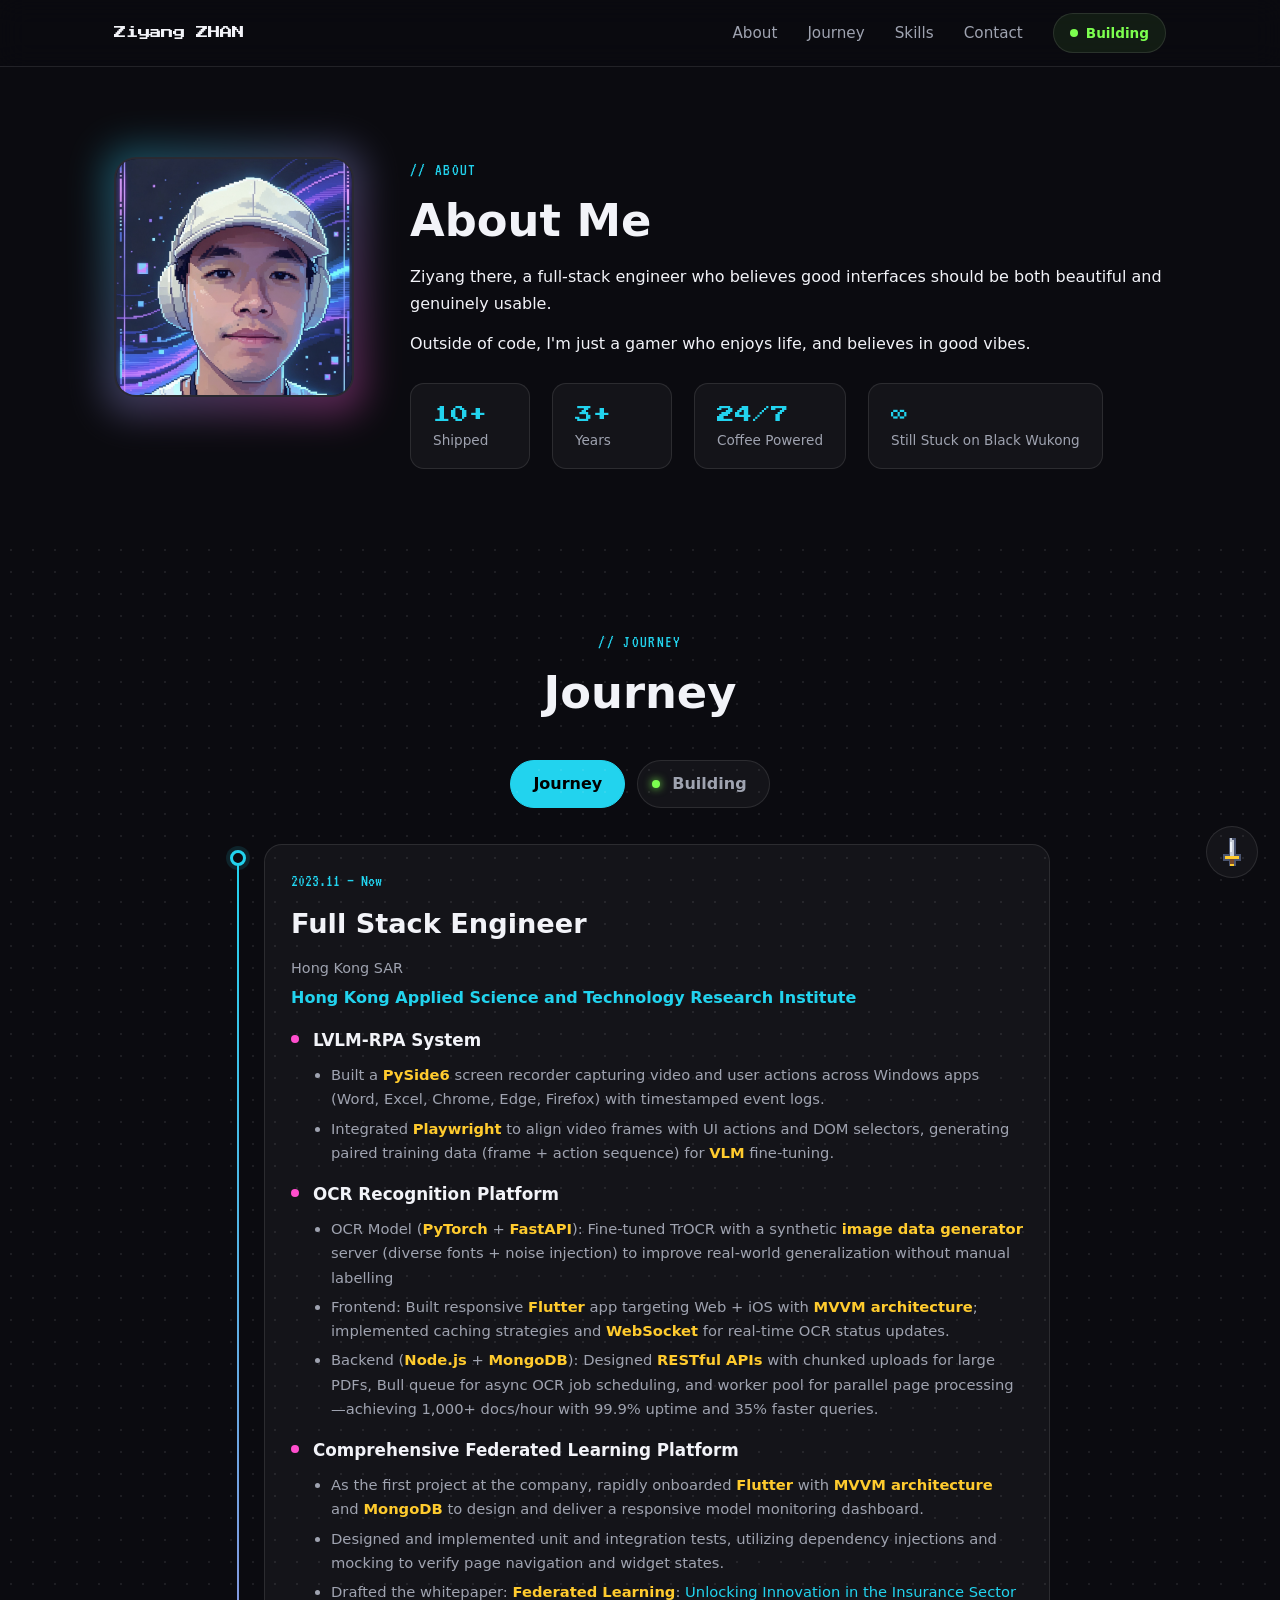
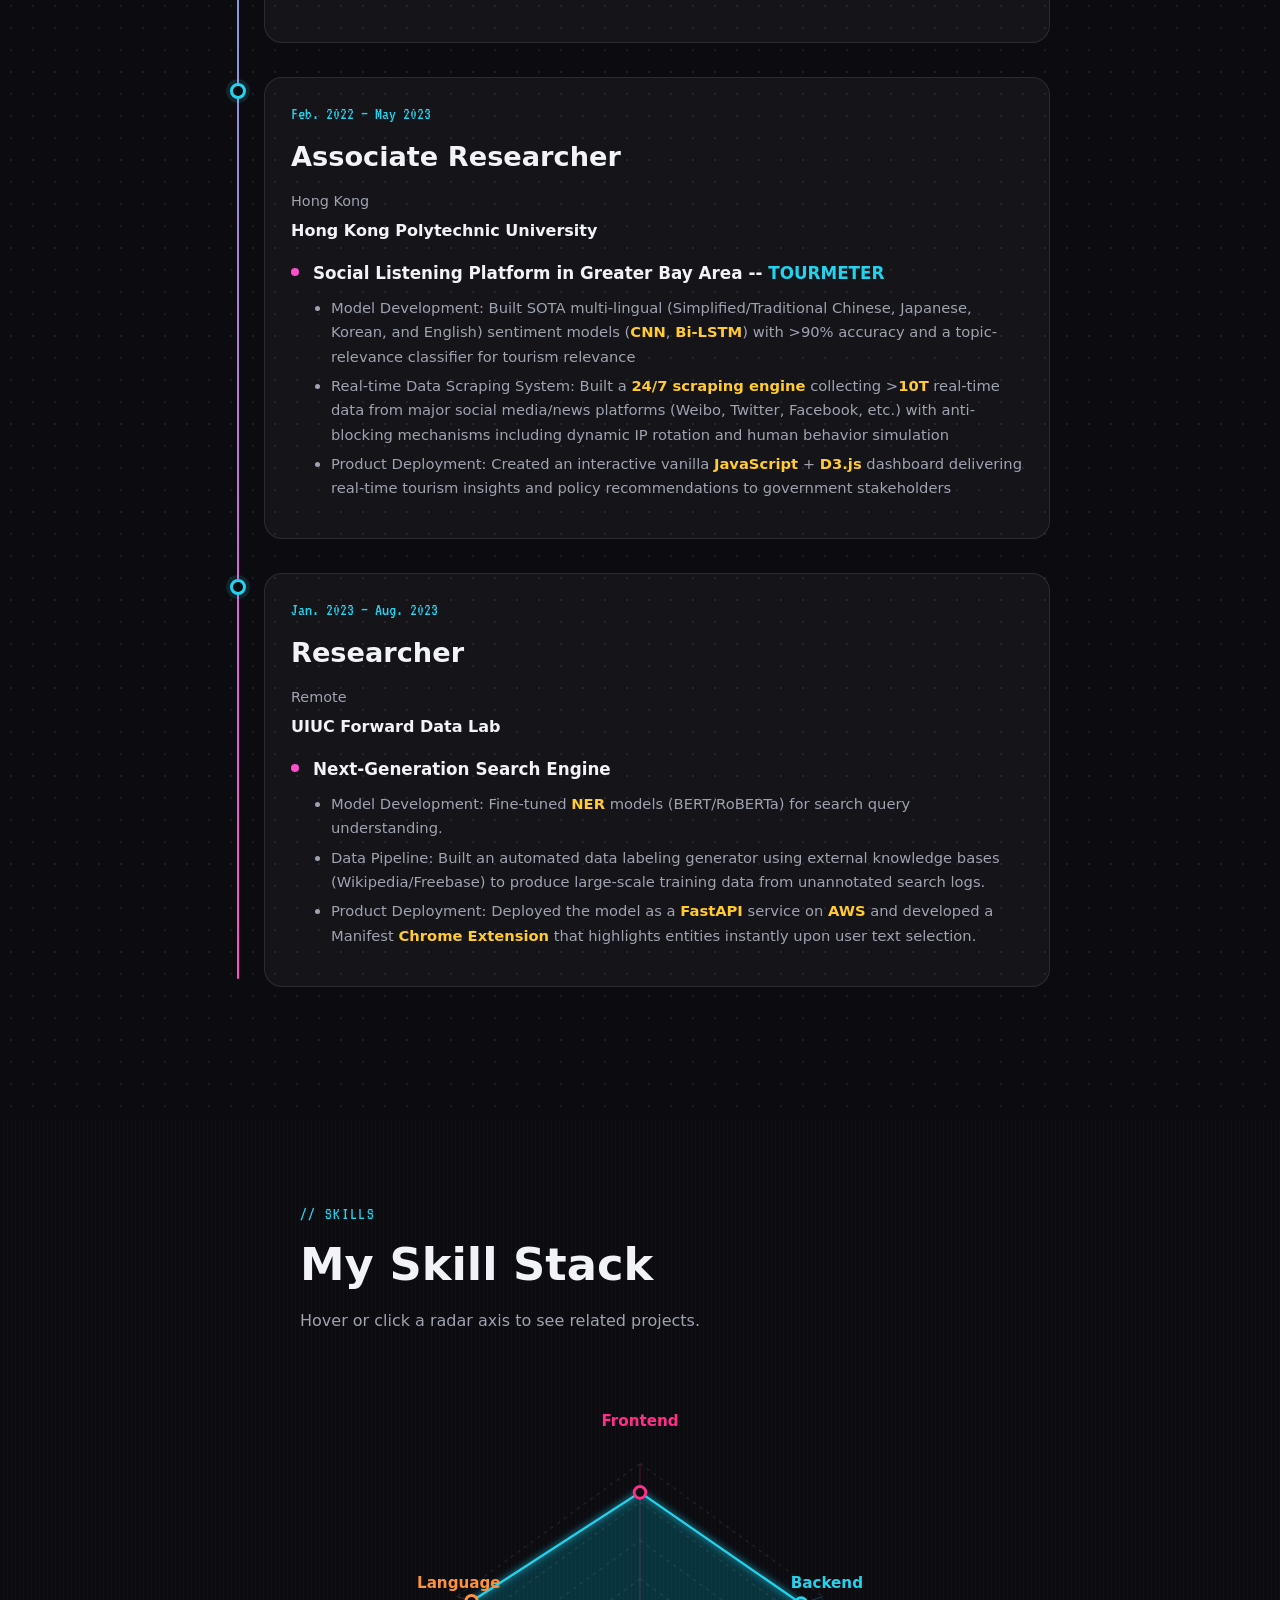
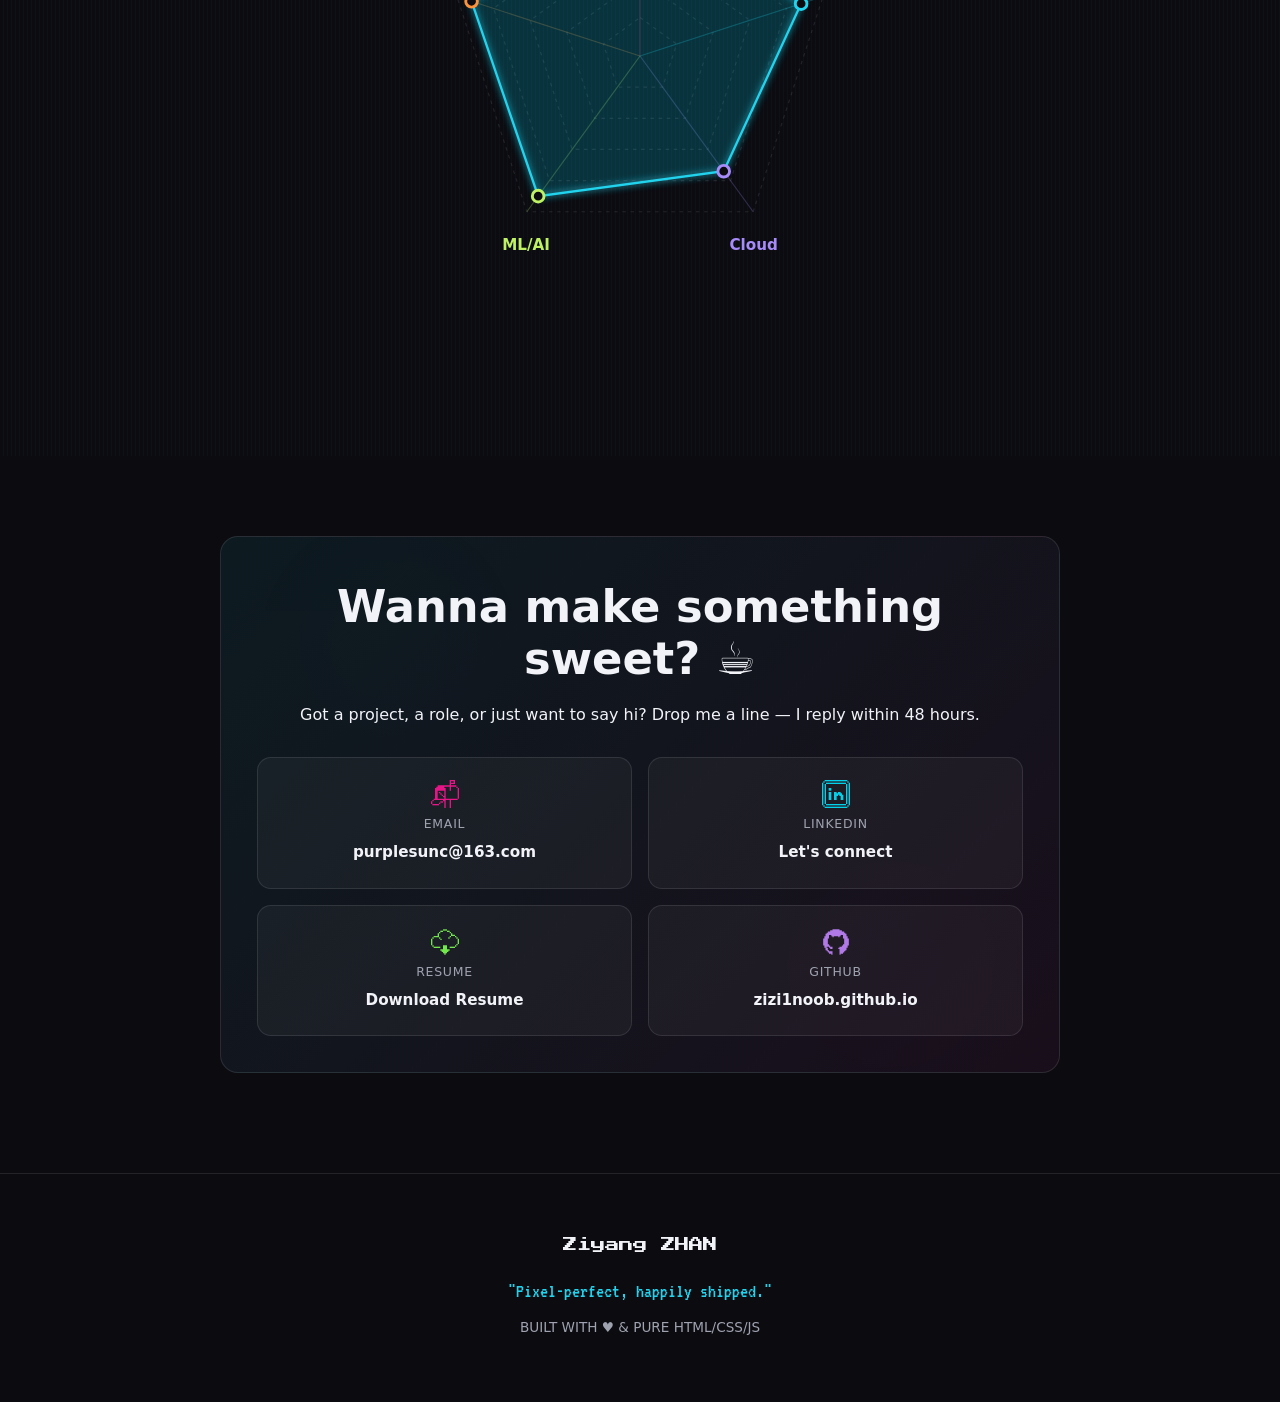
==== commit 294e8326: "v2: modular section refactor; improved theme style" ====
--- a/index.html
+++ b/index.html
@@ -6,25 +6,22 @@
 <title>ZIYANG Resume</title>
 <meta name="Ziyang ZHAN Resume" content="Ziyang ZHAN Resume">
 
-<!-- Google Fonts: pixel fonts -->
 <link rel="preconnect" href="https://fonts.googleapis.com">
 <link rel="preconnect" href="https://fonts.gstatic.com" crossorigin>
 <link href="https://fonts.googleapis.com/css2?family=Press+Start+2P&family=VT323&display=swap" rel="stylesheet">
 
-<!-- Stylesheet (all visual styling lives in style.css) -->
 <link rel="stylesheet" href="style.css">
 </head>
 <body>
 
 <a href="#main" class="skip">Skip to content</a>
 
-<!-- Sticky nav -->
-<header class="nav">
-  <div class="wrap nav-inner">
-    <a href="#about" class="logo" aria-label="Ziyang House"><span id="logoText"></span></a>
-    <nav aria-label="Primary">
-      <button class="nav-toggle" id="navToggle" aria-label="Toggle menu" aria-expanded="false">≡</button>
-      <ul class="nav-links" id="navLinks"></ul>
+<header class="site-header">
+  <div class="wrap site-header__inner">
+    <a href="#about" class="site-header__logo" aria-label="Ziyang House"><span id="logoText"></span></a>
+    <nav class="site-header__nav" aria-label="Primary">
+      <button class="site-header__toggle" id="navToggle" aria-label="Toggle menu" aria-expanded="false">≡</button>
+      <ul class="site-header__links" id="navLinks"></ul>
     </nav>
   </div>
 </header>
@@ -32,765 +29,27 @@
 <div id="errorBanner" role="alert"></div>
 
 <main id="main">
-  <!-- Sections are rendered from data.json by app.js logic below.
-       About Me now lives at the top (replacing the old Hero). -->
   <div id="aboutMount"></div>
   <div id="timelineMount"></div>
   <div id="skillsMount"></div>
   <div id="contactMount"></div>
 </main>
 
-<footer class="foot" id="footerMount"></footer>
+<footer class="site-footer" id="footerMount"></footer>
 
-<script>
-(function(){
-  'use strict';
+<script src="js/utils.js"></script>
+<script src="js/header.js"></script>
+<script src="js/about.js"></script>
+<script src="js/skills.js"></script>
+<script src="js/journey.js"></script>
+<script src="js/contact.js"></script>
+<script src="js/footer.js"></script>
+<script src="js/analyzer.js"></script>
+<script src="js/app.js"></script>
 
-  /* ---------- tiny helpers ---------- */
-  function esc(s){
-    return String(s == null ? '' : s)
-      .replace(/&/g,'&amp;').replace(/</g,'&lt;').replace(/>/g,'&gt;')
-      .replace(/"/g,'&quot;');
-  }
-  // rich text — escapes everything except <a> hyperlinks, so you can write
-  // <a href='...' target='_blank'>text</a> directly in data.json
-  function rich(s){
-    var str = String(s == null ? '' : s);
-    var links = [];
-    var safe = str.replace(/<a\b[^>]*>[\s\S]*?<\/a>/gi, function(m){
-      links.push(m);
-      return '\x00A'+(links.length-1)+'\x00';
-    });
-    safe = safe.replace(/&/g,'&amp;').replace(/</g,'&lt;').replace(/>/g,'&gt;').replace(/"/g,'&quot;');
-    safe = safe.replace(/\x00A(\d+)\x00/g, function(_, idx){
-      return links[parseInt(idx)];
-    });
-    return safe;
-  }
-  // rich() + tech-stack highlighting (preserves both <a> and <span class="hl">)
-  function richWithHL(s, highlights){
-    var str = String(s == null ? '' : s);
-    if (highlights && highlights.length){
-      // sort longest first so e.g. "Federated Learning" beats "Learning"
-      var sorted = highlights.slice().sort(function(a,b){ return b.length - a.length; });
-      sorted.forEach(function(h){
-        var escaped = h.replace(/[.*+?^${}()|[\]\\]/g, '\\$&');
-        var re = new RegExp('\\b(' + escaped + ')\\b', 'gi');
-        str = str.replace(re, '<span class="hl">$1</span>');
-      });
-    }
-    var links = [];
-    var safe = str.replace(/<(a|span)\b[^>]*>[\s\S]*?<\/\1>/gi, function(m){
-      links.push(m);
-      return '\x00T'+(links.length-1)+'\x00';
-    });
-    safe = safe.replace(/&/g,'&amp;').replace(/</g,'&lt;').replace(/>/g,'&gt;').replace(/"/g,'&quot;');
-    safe = safe.replace(/\x00T(\d+)\x00/g, function(_, idx){
-      return links[parseInt(idx)];
-    });
-    return safe;
-  }
-
-  /* ---------- render functions ---------- */
-  function renderNav(d){
-    var lt = document.getElementById('logoText');
-    if (lt) lt.textContent = d.site;
-    document.title = d.site + ' · Portfolio';
-    document.getElementById('navLinks').innerHTML = d.nav.map(function(n){
-      return '<li><a href="'+esc(n.href)+'">'+esc(n.label)+'</a></li>';
-    }).join('');
-  }
-    function renderAbout(d){
-    var a = d.about;
-    var paras = a.paragraphs.map(function(p){ return '<p>'+rich(p)+'</p>'; }).join('');
-    var stats = a.stats.map(function(s){
-      return '<div class="s"><div class="n">'+esc(s.num)+'</div><div class="t">'+esc(s.label)+'</div></div>';
-    }).join('');
-    return ''+
-    '<section class="about" id="about">'+
-      '<div class="wrap about-grid">'+
-        '<div class="about-portrait reveal"><img class="about-photo" src="assets/photo.jpeg" alt="'+esc(a.title)+' — Ziyang ZHAN" width="240" height="240"></div>'+
-        '<div class="reveal" style="--d:.1s">'+
-          '<span class="kicker" style="display:inline-block;font-family:\'Press Start 2P\';font-size:.68rem;background:var(--text);color:var(--bg);padding:9px 14px;border:3px solid var(--line);margin-bottom:16px;line-height:1.5;">'+esc(a.kicker)+'</span>'+
-          '<h2>'+esc(a.title)+'</h2>'+
-          paras+
-          '<div class="about-stats">'+stats+'</div>'+
-        '</div>'+
-      '</div>'+
-    '</section>';
-  }
-
-  function renderSkills(d){
-    var s = d.skills;
-    var axes = s.axes || [];
-    var N = axes.length;
-    // Responsive sizing: bigger on all screens, labels pushed outward
-    var isMobile = window.innerWidth < 640;
-    var cx = isMobile ? 160 : 240, cy = isMobile ? 160 : 240, r = isMobile ? 95 : 165;
-    var viewSize = isMobile ? 320 : 480;
-    function labelRadius(name){
-      var extra = isMobile ? 18 : 36;
-      // long labels pull inward slightly so they stay inside the SVG
-      var len = name.length;
-      if (isMobile && len > 6) extra -= (len - 6) * 3;
-      if (isMobile && extra < 6) extra = 6;
-      return r + extra;
-    }
-    var levels = 5;
-    function rad(i){ return (Math.PI * 2 * i / N) - Math.PI / 2; }
-
-    // Grid polygons + level labels
-    var grid = [];
-    for (var lv = 1; lv <= levels; lv++){
-      var pts = [];
-      for (var i = 0; i < N; i++){
-        var a = rad(i), p = lv / levels;
-        pts.push((cx + r * p * Math.cos(a)) + ',' + (cy + r * p * Math.sin(a)));
-      }
-      grid.push('<polygon points="'+pts.join(' ')+'" fill="none" stroke="rgba(232,233,239,0.10)" stroke-width="1" stroke-dasharray="3,4"/>');
-    }
-    // Axes (colored per axis)
-    var axesSvg = [];
-    for (var i = 0; i < N; i++){
-      var a = rad(i);
-      var col = esc(axes[i].color || 'var(--cyan)');
-      axesSvg.push('<line x1="'+cx+'" y1="'+cy+'" x2="'+(cx+r*Math.cos(a))+'" y2="'+(cy+r*Math.sin(a))+'" stroke="'+col+'" stroke-width="1" stroke-opacity="0.25"/>');
-    }
-
-    // Data polygon (animated via CSS stroke-dasharray)
-    var dpts = [];
-    for (var i = 0; i < N; i++){
-      var a = rad(i), p = axes[i].pct / 100;
-      dpts.push((cx + r * p * Math.cos(a)) + ',' + (cy + r * p * Math.sin(a)));
-    }
-    var polyPoints = dpts.join(' ');
-    var dataPoly = '<polygon class="radar-area" points="'+polyPoints+'" fill="rgba(34,211,238,0.10)" stroke="var(--cyan)" stroke-width="2" data-pts="'+polyPoints+'"/>';
-
-    // Data dots + labels + hit areas (colored per axis)
-    var dots = [], labels = [], hitAreas = [];
-    for (var i = 0; i < N; i++){
-      var a = rad(i), p = axes[i].pct / 100;
-      var dx = cx + r * p * Math.cos(a), dy = cy + r * p * Math.sin(a);
-      var lr = labelRadius(axes[i].name);
-      var lx = cx + lr * Math.cos(a), ly = cy + lr * Math.sin(a);
-      // anchor so text grows toward the chart center, never off-canvas
-      var anchor = Math.cos(a) > 0.35 ? 'end' : (Math.cos(a) < -0.35 ? 'start' : 'middle');
-      var col = esc(axes[i].color || 'var(--cyan)');
-      var itemsJson = JSON.stringify(axes[i].items || []).replace(/"/g, '&quot;');
-      dots.push('<circle class="radar-dot" cx="'+dx+'" cy="'+dy+'" r="5" fill="var(--bg)" stroke="'+col+'" stroke-width="2.5" data-axis="'+i+'"/>');
-      labels.push('<text class="radar-label" x="'+lx+'" y="'+ly+'" text-anchor="'+anchor+'" dominant-baseline="middle" fill="'+col+'" data-axis="'+i+'">'+esc(axes[i].name)+'</text>');
-      hitAreas.push('<circle cx="'+dx+'" cy="'+dy+'" r="14" fill="transparent" stroke="none" style="cursor:pointer;" data-axis="'+i+'" data-name="'+esc(axes[i].name)+'" data-pct="'+axes[i].pct+'" data-color="'+col+'" data-items="'+itemsJson+'"/>');
-    }
-    var radarSvg = ''+
-      '<div class="radar-wrap reveal">'+
-        '<svg viewBox="0 0 '+viewSize+' '+viewSize+'" class="radar-svg" role="img" aria-label="Skill radar chart">'+
-          '<defs><filter id="radar-glow" x="-50%" y="-50%" width="200%" height="200%"><feGaussianBlur stdDeviation="3" result="blur"/><feMerge><feMergeNode in="blur"/><feMergeNode in="SourceGraphic"/></feMerge></filter></defs>'+
-          '<g>'+grid.join('')+'</g>'+
-          '<g>'+axesSvg.join('')+'</g>'+
-          dataPoly+
-          '<g>'+dots.join('')+'</g>'+
-          '<g>'+labels.join('')+'</g>'+
-          '<g>'+hitAreas.join('')+'</g>'+
-        '</svg>'+
-      '</div>';
-
-    return ''+
-    '<section class="skills tex-stripes" id="skills">'+
-      '<div class="wrap">'+
-        '<div class="section-head reveal">'+
-          '<span class="kicker">'+esc(s.kicker)+'</span>'+
-          '<h2>'+esc(s.title)+'</h2>'+
-          '<p>'+esc(s.desc)+'</p>'+
-        '</div>'+
-        radarSvg+
-        '<div class="skill-detail" id="skillDetail"></div>'+
-      '</div>'+
-    '</section>';
-  }
-
-  function renderExp(d){
-    var t = d.journey;
-    var cp = d.current_proj;
-    var overall = Math.round(cp.phases.reduce(function(sum, ph){ return sum + (ph.progress || 0); }, 0) / cp.phases.length);
-    var hl = t.highlights || [];
-    var items = t.items.map(function(it, i){
-      var delay = (i*0.08).toFixed(2);
-      var itemSkills = [];
-      var projectsHtml = '';
-      if (it.projects && it.projects.length){
-        projectsHtml = '<div class="tl-subs">' + it.projects.map(function(sub){
-          var subSkills = (sub.skills || []);
-          itemSkills = itemSkills.concat(subSkills);
-          var subSkillsAttr = subSkills.join(',');
-          var descHtml = Array.isArray(sub.desc)
-            ? '<ul class="tl-bullets">' + sub.desc.map(function(d){ return '<li>'+richWithHL(d, hl)+'</li>'; }).join('') + '</ul>'
-            : '<p>'+richWithHL(sub.desc, hl)+'</p>';
-          return ''+
-          '<div class="tl-sub" data-skills="'+esc(subSkillsAttr)+'">'+
-            '<span class="tl-sub-dot" aria-hidden="true"></span>'+
-            '<div>'+
-              '<h4>'+rich(sub.proj)+'</h4>'+
-              descHtml+
-            '</div>'+
-          '</div>';
-        }).join('') + '</div>';
-      }
-      var uniqueItemSkills = itemSkills.filter(function(s, idx, arr){ return arr.indexOf(s) === idx; }).join(',');
-      return ''+
-      '<div class="tl-item reveal" data-skills="'+esc(uniqueItemSkills)+'" style="--d:'+delay+'s">'+
-        '<span class="tl-dot" aria-hidden="true"></span>'+
-        '<div class="tl-card">'+
-          '<span class="yr">'+esc(it.year)+'</span>'+
-          '<h3>'+rich(it.role)+'</h3>'+
-          (it.place ? '<div class="tl-place">'+rich(it.place)+'</div>' : '')+
-          '<div class="co">'+rich(it.company)+'</div>'+
-          '<p>'+richWithHL(it.desc, hl)+'</p>'+
-          projectsHtml+
-        '</div>'+
-      '</div>';
-    }).join('');
-
-    var tabs =
-      '<button class="exp-tab active" data-tab="timeline" role="tab" aria-selected="true">Journey</button>'+
-      '<button class="exp-tab exp-tab--live" data-tab="current" role="tab" aria-selected="false">Building</button>';
-
-    var phases = cp.phases.map(function(ph, i){
-      var delay = (i*0.06).toFixed(2);
-      var hereBadge = ph.status === 'in-progress' ? '<span class="phase-here">You are here</span>' : '';
-      return ''+
-      '<div class="phase-tl-item reveal status-'+esc(ph.status)+'" style="--d:'+delay+'s">'+
-        '<span class="phase-tl-dot" aria-hidden="true"></span>'+
-        '<div class="phase-tl-card">'+
-          '<div class="phase-tl-head">'+
-            '<h4>'+esc(ph.name)+'</h4>'+
-            '<span class="phase-status">'+esc(ph.status)+'</span>'+
-            '<span class="phase-date mono">'+esc(ph.date)+'</span>'+
-          '</div>'+
-          '<p>'+esc(ph.desc)+'</p>'+
-          '<div class="bar"><div class="bar-fill c'+((i%5)+1)+'" data-width="'+esc(ph.progress)+'%"></div></div>'+
-          '<span class="phase-pct mono">'+esc(ph.progress)+'%</span>'+
-          hereBadge+
-        '</div>'+
-      '</div>';
-    }).join('');
-
-    var githubRepoLink = cp.github_repo ? '<a class="overall-github" href="'+esc(cp.github_repo)+'" target="_blank" rel="noopener" aria-label="View on GitHub"><img src="assets/contact-github.svg" alt="GitHub" width="18" height="18"></a>' : '';
-
-    var currentPanel = ''+
-    '<div class="current-intro reveal">'+
-      '<h3>'+esc(cp.title)+'</h3>'+
-      '<p>'+esc(cp.desc)+'</p>'+
-      '<div class="current-meta">'+
-        '<span class="mono">Started: '+esc(cp.startDate)+'</span>'+
-        '<span class="mono">Overall: '+esc(overall)+'%</span>'+
-        githubRepoLink+
-      '</div>'+
-      '<div class="bar overall-bar"><div class="bar-fill c1" data-width="'+esc(overall)+'%"></div></div>'+
-    '</div>'+
-    '<div class="phase-timeline">'+
-      '<div class="phase-tl-line" aria-hidden="true"></div>'+
-      '<div class="phase-tl-item start reveal">'+
-        '<span class="phase-tl-dot" aria-hidden="true"></span>'+
-        '<div class="phase-tl-card">'+
-          '<span class="phase-date mono">'+esc(cp.startDate)+'</span>'+
-          '<h4>Project started</h4>'+
-        '</div>'+
-      '</div>'+
-      phases+
-    '</div>';
-
-    return ''+
-    '<section class="timeline tex-dots" id="journey">'+
-      '<div class="wrap">'+
-        '<div class="section-head reveal" style="text-align:center;">'+
-          '<span class="kicker">'+esc(t.kicker)+'</span>'+
-          '<h2>'+esc(t.title)+'</h2>'+
-        '</div>'+
-        '<div class="exp-tabs" role="tablist">'+tabs+'</div>'+
-        '<div class="exp-panel active" id="tab-panel-timeline">'+
-          '<div class="tl">'+items+'</div>'+
-        '</div>'+
-        '<div class="exp-panel" id="tab-panel-current">'+currentPanel+'</div>'+
-      '</div>'+
-    '</section>';
-  }
-
-  function renderContact(d){
-    var c = d.contact;
-    return ''+
-    '<section class="contact" id="contact">'+
-      '<div class="wrap">'+
-        '<div class="contact-box tex-noise reveal">'+
-          '<img class="mario" id="mario" src="assets/contact-mario.svg" width="45" height="60" alt="Pixel Mario" aria-hidden="true">'+
-          '<div class="mario-bubble" id="marioBubble" aria-hidden="true"></div>'+
-          '<img class="mushroom" id="mushroom" src="assets/contact-mushroom.svg" width="40" height="40" alt="" aria-hidden="true">'+
-          '<h2>'+esc(c.title)+'</h2>'+
-          '<p>'+rich(c.desc)+'</p>'+
-          '<div class="contact-cards">'+
-            '<a href="mailto:'+esc(c.email)+'" class="ctc-card ctc--email">'+
-              '<img class="ctc-icon" src="assets/contact-email.svg" width="28" height="28" alt="" aria-hidden="true">'+
-              '<span class="ctc-label">Email</span>'+
-              '<span class="ctc-val">'+esc(c.email)+'</span>'+
-            '</a>'+
-            '<a href="'+esc(c.linkedin)+'" target="_blank" rel="noopener" class="ctc-card ctc--linkedin">'+
-              '<img class="ctc-icon" src="assets/contact-linkedin.svg" width="28" height="28" alt="" aria-hidden="true">'+
-              '<span class="ctc-label">LinkedIn</span>'+
-              '<span class="ctc-val">Let\'s connect</span>'+
-            '</a>'+
-            '<a href="'+esc(c.resume)+'" target="_blank" download class="ctc-card ctc--resume">'+
-              '<img class="ctc-icon" src="assets/contact-resume.svg" width="28" height="28" alt="" aria-hidden="true">'+
-              '<span class="ctc-label">Resume</span>'+
-              '<span class="ctc-val">Download Resume</span>'+
-            '</a>'+
-            '<a href="'+esc(c.github)+'" target="_blank" rel="noopener" class="ctc-card ctc--github">'+
-              '<img class="ctc-icon" src="assets/contact-github.svg" width="28" height="28" alt="" aria-hidden="true">'+
-              '<span class="ctc-label">GitHub</span>'+
-              '<span class="ctc-val">zizi1noob.github.io</span>'+
-            '</a>'+
-          '</div>'+
-        '</div>'+
-      '</div>'+
-    '</section>';
-  }
-
-  function renderFooter(d){
-    var f = d.footer;
-    return ''+
-    '<div class="wrap">'+
-      '<div class="foot-center">'+
-        '<a href="#about" class="foot-name">'+esc(d.site)+'</a>'+
-        '<p class="foot-slogan mono">'+rich(f.slogan)+'</p>'+
-        '<p class="foot-built">'+esc(f.bottom)+'</p>'+
-      '</div>'+
-    '</div>';
-  }
-
-  /* ---------- init interactions after render ---------- */
-  function initInteractions(d){
-    // mobile nav toggle (delegated, survives re-render)
-    var toggle = document.getElementById('navToggle');
-    var links  = document.getElementById('navLinks');
-    toggle.addEventListener('click', function(){
-      var open = links.classList.toggle('open');
-      toggle.setAttribute('aria-expanded', open ? 'true' : 'false');
-    });
-    links.addEventListener('click', function(e){
-      if (e.target.tagName === 'A'){
-        links.classList.remove('open');
-        toggle.setAttribute('aria-expanded','false');
-      }
-    });
-    document.addEventListener('keydown', function(e){
-      if (e.key === 'Escape' && links.classList.contains('open')){
-        links.classList.remove('open');
-        toggle.setAttribute('aria-expanded','false');
-        toggle.focus();
-      }
-    });
-
-    // scroll reveal + progress bars
-    var reduce = window.matchMedia('(prefers-reduced-motion: reduce)').matches;
-    var reveals = document.querySelectorAll('.reveal');
-    var bars = document.querySelectorAll('.bar-fill');
-    function fillBars(scope){
-      scope.querySelectorAll('.bar-fill').forEach(function(b){
-        b.style.width = b.getAttribute('data-width');
-      });
-    }
-    if (reduce || !('IntersectionObserver' in window)){
-      reveals.forEach(function(el){ el.classList.add('in-view'); });
-      bars.forEach(function(b){ b.style.width = b.getAttribute('data-width'); });
-    } else {
-      var io = new IntersectionObserver(function(entries){
-        entries.forEach(function(entry){
-          if (entry.isIntersecting){
-            entry.target.classList.add('in-view');
-            fillBars(entry.target);
-            io.unobserve(entry.target);
-          }
-        });
-      }, { threshold: 0.15, rootMargin: '0px 0px -40px 0px' });
-      reveals.forEach(function(el){ io.observe(el); });
-    }
-
-    // experience / current project tabs
-    function switchExpTab(id){
-      document.querySelectorAll('.exp-tab').forEach(function(b){
-        var active = b.dataset.tab === id;
-        b.classList.toggle('active', active);
-        b.setAttribute('aria-selected', active ? 'true' : 'false');
-      });
-      document.querySelectorAll('.exp-panel').forEach(function(p){
-        var active = p.id === 'tab-panel-' + id;
-        p.classList.toggle('active', active);
-        if (active) fillBars(p);
-      });
-    }
-    document.querySelectorAll('.exp-tab').forEach(function(btn){
-      btn.addEventListener('click', function(){ switchExpTab(btn.dataset.tab); });
-    });
-
-    // skill cloud → filter / highlight timeline projects
-    // radar interactions: tooltip + detail panel + highlight
-    var radarWrap = document.querySelector('.radar-wrap');
-    var radarTip = document.createElement('div');
-    radarTip.className = 'radar-tip';
-    if (radarWrap) radarWrap.appendChild(radarTip);
-
-    function showRadarTip(el, axisName, pct, items, color){
-      if (!radarTip) return;
-      var html = '<strong style="color:'+esc(color)+'">'+esc(axisName)+' <span class="rt-pct mono">'+pct+'%</span></strong><ul>'+(items || []).map(function(it){ return '<li>'+esc(it)+'</li>'; }).join('')+'</ul>';
-      radarTip.innerHTML = html;
-      // make visible off-screen first so dimensions can be measured
-      radarTip.style.visibility = 'hidden';
-      radarTip.classList.add('show');
-      var rect = el.getBoundingClientRect();
-      var wrapRect = radarWrap.getBoundingClientRect();
-      var tipW = radarTip.offsetWidth, tipH = radarTip.offsetHeight;
-      var tipX = rect.left - wrapRect.left + rect.width/2 - tipW/2;
-      var tipY = rect.top - wrapRect.top - tipH - 10;
-      if (tipY < 0) tipY = rect.top - wrapRect.top + rect.height + 10;
-      radarTip.style.left = Math.max(0, Math.min(tipX, wrapRect.width - tipW)) + 'px';
-      radarTip.style.top = tipY + 'px';
-      radarTip.style.visibility = 'visible';
-    }
-    function hideRadarTip(){
-      if (radarTip) radarTip.classList.remove('show');
-    }
-
-    function buildSkillDetail(axisName, pct, color, items){
-      var detail = document.getElementById('skillDetail');
-      if (!detail) return;
-      // find matching projects across timeline
-      var matches = [];
-      d.timeline.items.forEach(function(item){
-        (item.projects || []).forEach(function(proj){
-          var projSkills = proj.skills || [];
-          var matchedSkills = [];
-          items.forEach(function(sk){ if (projSkills.indexOf(sk) !== -1) matchedSkills.push(sk); });
-          if (matchedSkills.length){
-            matches.push({
-              company: item.company, year: item.year, role: item.role,
-              proj: proj.proj, desc: proj.desc, skills: matchedSkills
-            });
-          }
-        });
-      });
-      var cards = matches.map(function(m){
-        var descHtml = Array.isArray(m.desc)
-          ? '<ul class="sd-bullets">' + m.desc.map(function(d){ return '<li>'+richWithHL(d, hl)+'</li>'; }).join('') + '</ul>'
-          : '<p>'+richWithHL(m.desc, hl)+'</p>';
-        var skillTags = m.skills.map(function(sk){ return '<span class="sd-tag">'+esc(sk)+'</span>'; }).join('');
-        return ''+
-        '<article class="sd-card">'+
-          '<div class="sd-meta">'+esc(m.year)+' · '+rich(m.company)+'</div>'+
-          '<h4>'+rich(m.proj)+'</h4>'+
-          descHtml+
-          '<div class="sd-tags">'+skillTags+'</div>'+
-        '</article>';
-      }).join('');
-      var header = '<div class="sd-header"><span class="sd-dot" style="background:'+esc(color)+'"></span><strong>'+esc(axisName)+'</strong> <span class="sd-pct mono">'+pct+'%</span></div>';
-      detail.innerHTML = header + (cards ? '<div class="sd-grid">'+cards+'</div>' : '<p class="sd-empty">No matching projects in timeline.</p>');
-      detail.classList.add('show');
-      detail.scrollIntoView({behavior: 'smooth', block: 'nearest'});
-    }
-    function clearSkillDetail(){
-      var detail = document.getElementById('skillDetail');
-      if (detail){ detail.classList.remove('show'); detail.innerHTML = ''; }
-      document.querySelectorAll('.radar-dot, .radar-label').forEach(function(el){ el.classList.remove('active'); });
-    }
-
-    document.querySelectorAll('.radar-svg circle[data-axis]').forEach(function(hit){
-      var axisIdx = hit.dataset.axis;
-      hit.addEventListener('mouseenter', function(){
-        showRadarTip(hit, hit.dataset.name, hit.dataset.pct, JSON.parse(hit.dataset.items || '[]'), hit.dataset.color);
-        document.querySelectorAll('.radar-dot[data-axis="'+axisIdx+'"], .radar-label[data-axis="'+axisIdx+'"]').forEach(function(el){ el.classList.add('active'); });
-      });
-      hit.addEventListener('mouseleave', function(){
-        hideRadarTip();
-        document.querySelectorAll('.radar-dot[data-axis="'+axisIdx+'"], .radar-label[data-axis="'+axisIdx+'"]').forEach(function(el){ el.classList.remove('active'); });
-      });
-      hit.addEventListener('click', function(e){
-        e.stopPropagation();
-        buildSkillDetail(hit.dataset.name, hit.dataset.pct, hit.dataset.color, JSON.parse(hit.dataset.items || '[]'));
-      });
-    });
-    document.addEventListener('click', function(e){
-      if (!e.target.closest('.radar-svg') && !e.target.closest('#skillDetail')){
-        clearSkillDetail();
-      }
-    });
-
-    // weapon arsenal for the floating scroll-to-top button
-    var WEAPONS = [
-      { name: 'axe', src: 'assets/weapon-axe.svg' },
-      { name: 'sword', src: 'assets/weapon-sword.svg' },
-      { name: 'blade', src: 'assets/weapon-blade.svg' },
-      { name: 'spear', src: 'assets/weapon-spear.svg' },
-      { name: 'staff', src: 'assets/weapon-staff.svg' },
-    ];
-    WEAPONS.forEach(function(w){ var _i = new Image(); _i.src = w.src; });
-
-    var SPARK_COLORS = ['#00E5FF','#FF1493','#FFCB2E','#7CFF4F','#B388FF','#FB923C'];
-
-    // Mario: hover a contact card → slide under it; click → jump up to bonk that card.
-    // Jump height is computed from the card's real position (accounting for Mario's
-    // own height) plus a little extra so his head pokes under the box.
-    var _mario = document.getElementById('mario');
-    var _mushroom = document.getElementById('mushroom');
-    var _bubble = document.getElementById('marioBubble');
-    var _box = document.querySelector('.contact-box');
-    var _cards = document.querySelectorAll('.ctc-card');
-    if (_mario && _mushroom && _box && _cards.length){
-      var _wrap = document.querySelector('.contact-cards');
-
-      // align Mario (horizontal) + mushroom (column + start height) + speech bubble to a card
-      function alignToCard(card){
-        var br = _box.getBoundingClientRect();
-        var cr = card.getBoundingClientRect();
-        var x = cr.left + cr.width / 2 - br.left;     // px from box left
-        _mario.style.left = x + 'px';
-        if (_bubble) _bubble.style.left = x + 'px';
-        _mushroom.style.setProperty('--mLeft', (x / br.width * 100) + '%');
-        _mushroom.style.setProperty('--mTop', (cr.top - br.top) + 'px');   // emerge from the card
-        _mushroom.style.setProperty('--mFloor', (br.height - 50) + 'px');  // land near the floor (beside Mario)
-      }
-      function resetAlign(){
-        _mario.style.left = '50%';
-        if (_bubble){ _bubble.style.left = '50%'; hideBubble(); }
-        _mushroom.style.setProperty('--mLeft', '50%');
-        _mushroom.style.setProperty('--mTop', '-60px');
-      }
-      // speech bubble helpers
-      var BUBBLE_TEXTS = {
-        email:    ['Sending...', 'You\'ve got mail!', 'Ping!', 'Email incoming'],
-        linkedin: ['Connecting...', 'Let\'s network!', 'Linking...', 'Hello there'],
-        resume:   ['Downloading...', 'Hiring?', 'Resume ready', 'Grab it!'],
-        github:   ['Coding...', 'Star me!', 'Repo time', 'To the code'],
-        default:  ['Loading...', 'Bonk!', 'Jump!', 'Here we go!', 'Wait for it...']
-      };
-      function randomText(card){
-        var key = 'default';
-        if (card.classList.contains('ctc--email')) key = 'email';
-        else if (card.classList.contains('ctc--linkedin')) key = 'linkedin';
-        else if (card.classList.contains('ctc--resume')) key = 'resume';
-        else if (card.classList.contains('ctc--github')) key = 'github';
-        var arr = BUBBLE_TEXTS[key];
-        return arr[Math.floor(Math.random() * arr.length)];
-      }
-      function showBubble(card){
-        if (!_bubble) return;
-        _bubble.textContent = randomText(card);
-        _bubble.classList.add('show');
-      }
-      function hideBubble(){
-        if (!_bubble) return;
-        _bubble.classList.remove('show');
-      }
-      // computed jump so Mario's head reaches the card's bottom + a small overlap
-      function computeJump(card){
-        var br = _box.getBoundingClientRect();
-        var cr = card.getBoundingClientRect();
-        var marioH = _mario.offsetHeight || 60;
-        var overlap = 14; // 额外余量：让头略微顶进盒子
-        var D = (br.bottom - cr.bottom) - marioH + overlap;
-        if (D < 36) D = 36; // 最小可见跳跃
-        return D;
-      }
-      function bonk(card){
-        alignToCard(card);
-        _mario.style.setProperty('--jump', '-' + computeJump(card) + 'px');
-        _mario.classList.remove('jump');
-        void _mario.offsetWidth;          // reflow → restart animation
-        _mario.classList.add('jump');
-        setTimeout(function(){            // mushroom drops after Mario hits peak
-          _mushroom.classList.remove('go');
-          void _mushroom.offsetWidth;
-          _mushroom.classList.add('go');
-        }, 350);
-      }
-
-      // perform a card's real navigation (mailto / new-tab / download) exactly as the
-      // original <a> would, by cloning it and clicking — so href/download/rel are kept.
-      // A link that has BOTH target=_blank and download is treated as download-only
-      // (no extra tab) to avoid opening two things at once.
-      function triggerLink(el){
-        var a = document.createElement('a');
-        a.href = el.href;
-        if (el.rel) a.rel = el.rel;
-        if (el.hasAttribute('download')){
-          a.setAttribute('download', el.getAttribute('download') || '');
-        } else if (el.target){
-          a.target = el.target;        // new-tab links open a single tab
-        }
-        document.body.appendChild(a);
-        a.click();
-        document.body.removeChild(a);
-      }
-
-      // Defuse the native <a> navigation so the card cannot open its link by itself.
-      // The real link data is stored on the element and only triggered once, after the
-      // Mario jump + mushroom animation has played. This guarantees exactly one tab,
-      // download, or mail client opens, never two.
-      function openCardLink(card){
-        var href = card.dataset.href;
-        if (!href) return;
-        if (card.dataset.download !== undefined){            // Resume: download
-          var a = document.createElement('a');
-          a.href = href;
-          a.setAttribute('download', card.dataset.download);
-          if (card.dataset.rel) a.rel = card.dataset.rel;
-          document.body.appendChild(a);
-          a.click();
-          document.body.removeChild(a);
-        } else if (card.dataset.target === '_blank'){        // LinkedIn / GitHub: new tab
-          var win = window.open(href, '_blank');
-          if (win) win.opener = null;
-        } else {                                             // Email: mailto
-          window.location.href = href;
-        }
-      }
-
-      _cards.forEach(function(card){
-        // Store original link data, then remove the native link attributes so the card
-        // is no longer a real navigable anchor while we animate.
-        card.dataset.href = card.href;
-        if (card.target) card.dataset.target = card.target;
-        if (card.rel) card.dataset.rel = card.rel;
-        if (card.hasAttribute('download')){
-          card.dataset.download = card.getAttribute('download') || '';
-        }
-        card.removeAttribute('href');
-        card.removeAttribute('target');
-        card.removeAttribute('download');
-        card.removeAttribute('rel');
-        card.setAttribute('role', 'link');
-        card.setAttribute('tabindex', '0');
-
-        card.addEventListener('mouseenter', function(){ alignToCard(card); });
-        card.addEventListener('click', function(e){
-          e.preventDefault();
-          e.stopImmediatePropagation(); // extra safety: no duplicate handler can fire
-          if (card.dataset.busy) return;   // ignore extra clicks during the wait
-          card.dataset.busy = '1';
-          showBubble(card);            // Mario says something while jumping
-          bonk(card);                  // play Mario jump + mushroom pop first
-          // wait so the jump is clearly visible, THEN do the real action (exactly once)
-          setTimeout(function(){
-            openCardLink(card);
-            card.dataset.busy = '';
-          }, 900);
-          // keep the bubble visible a little longer, then clear it
-          setTimeout(function(){ hideBubble(); }, 1500);
-        }, true);                      // capture phase: prevents any default leakage
-      });
-      if (_wrap) _wrap.addEventListener('mouseleave', resetAlign);
-      _mushroom.addEventListener('animationend', function(){ _mushroom.classList.remove('go'); });
-    }
-
-    // floating scroll-to-top button: click = back to top + cycle weapon + shake + sparks
-    var _ftBadge = document.getElementById('floatTop');
-    if (_ftBadge){
-      var _ftImg = _ftBadge.querySelector('img');
-      var _ftIdx  = 0;
-
-      function explode(el){
-        var N = 28;
-        for (var i = 0; i < N; i++){
-          var p = document.createElement('span');
-          p.className = 'spark';
-          var ang  = Math.random() * Math.PI * 2;
-          var dist = 14 + Math.random() * 28;
-          var size = 3 + Math.floor(Math.random() * 4);
-          p.style.setProperty('--tx', (Math.cos(ang) * dist).toFixed(1) + 'px');
-          p.style.setProperty('--ty', (Math.sin(ang) * dist).toFixed(1) + 'px');
-          p.style.setProperty('--sz', size + 'px');
-          p.style.background = SPARK_COLORS[i % SPARK_COLORS.length];
-          p.style.animationDelay = (Math.random() * 0.06).toFixed(3) + 's';
-          p.style.animationDuration = (0.4 + Math.random() * 0.3).toFixed(2) + 's';
-          el.appendChild(p);
-          p.addEventListener('animationend', function(){ p.remove(); });
-        }
-        var ring = document.createElement('span');
-        ring.className = 'spark-ring';
-        el.appendChild(ring);
-        ring.addEventListener('animationend', function(){ ring.remove(); });
-      }
-
-      _ftBadge.addEventListener('click', function(){
-        window.scrollTo({ top: 0, behavior: 'smooth' });
-        _ftIdx = (_ftIdx + 1) % WEAPONS.length;
-        var w = WEAPONS[_ftIdx];
-        _ftImg.src = w.src;
-        _ftImg.alt = w.name;
-        _ftBadge.setAttribute('aria-label', 'Back to top · ' + w.name);
-
-        // snap weapon upright, then resume chopping
-        _ftImg.classList.add('reset');
-        setTimeout(function(){ _ftImg.classList.remove('reset'); }, 420);
-
-        // explosion sparks
-        explode(_ftBadge);
-
-        // screen shake
-        document.body.classList.remove('shake');
-        void document.body.offsetWidth;
-        document.body.classList.add('shake');
-        document.body.addEventListener('animationend', function(){
-          document.body.classList.remove('shake');
-        }, { once: true });
-
-        // flash
-        _ftBadge.classList.remove('flash');
-        void _ftBadge.offsetWidth;
-        _ftBadge.classList.add('flash');
-        _ftBadge.addEventListener('animationend', function(){
-          _ftBadge.classList.remove('flash');
-        }, { once: true });
-      });
-    }
-  }
-
-  /* ---------- boot ---------- */
-  function boot(d){
-    // bust CSS cache using version from data.json
-    var ss = document.querySelector('link[href="style.css"]');
-    if (ss && d.version) ss.href = 'style.css?v=' + d.version;
-    renderNav(d);
-    document.getElementById('aboutMount').innerHTML = renderAbout(d);
-    document.getElementById('timelineMount').innerHTML = renderExp(d);
-    document.getElementById('skillsMount').innerHTML = renderSkills(d);
-    document.getElementById('contactMount').innerHTML = renderContact(d);
-    document.getElementById('footerMount').innerHTML = renderFooter(d);
-    initInteractions(d);
-  }
-
-  function showError(msg){
-    var b = document.getElementById('errorBanner');
-    b.classList.add('show');
-    b.innerHTML =
-      '<img class="err-ico" src="assets/err-icon.svg" width="44" height="44" alt="" aria-hidden="true">'+
-      '<div class="err-body">'+msg+'</div>'+
-      '<img class="err-float err-float--1" src="assets/err-star.svg" width="22" height="22" alt="" aria-hidden="true">'+
-      '<img class="err-float err-float--2" src="assets/err-dot.svg" width="14" height="14" alt="" aria-hidden="true">';
-  }
-
-  function fetchData(){
-    fetch('./assets/data.json', { cache: 'no-store' })
-      .then(function(r){
-        if (!r.ok) throw new Error('HTTP ' + r.status);
-        return r.json();
-      })
-      .then(function(d){ boot(d); })
-      .catch(function(err){
-        showError(' Could not load <code>assets/data.json</code> — the site needs this file to render. ');
-      });
-  }
-  fetchData();
-})();
-</script>
 <button class="float-top" id="floatTop" aria-label="Back to top">
   <img src="assets/weapon-sword.svg" alt="" width="28" height="28" aria-hidden="true">
+  <span class="float-top__tip">Back to top</span>
 </button>
 </body>
 </html>
--- a/style.css
+++ b/style.css
@@ -1,624 +1,828 @@
-/* =========================================================
-   Candy House — Pixel portfolio · "Cool / High-end" dark theme
-   Layout & content live in index.html; this file is pure style.
-   ========================================================= */
-
-/* ============ Design tokens ============ */
-:root{
-  /* cool dark base */
-  --bg:#0E0F14;
-  --panel:#16181F;
-  --line:#E8E9EF;          /* crisp off-white borders */
-  --text:#E8E9EF;
-  --muted:#969BAB;
-
-  /* neon accents (tasteful, not candy-bright) */
-  --pink:#FF2E88;
-  --cyan:#22D3EE;
-  --purple:#A78BFA;
-  --lime:#BEF264;
-  --green:#7CFF4F;
-  --orange:#FB923C;
-  --yellow:#FDE047;
-
-  /* dark desaturated tints for color zones (no cartoon brightness) */
-  --pink-bg:#1B1620;
-  --cyan-bg:#0F1C22;
-  --purple-bg:#171421;
-  --lime-bg:#161C10;
-  --orange-bg:#20160E;
-  --yellow-bg:#1F1D0E;
-
-  /* pixel: thick borders, square corners, hard offset shadows */
-  --border:3px solid var(--line);
-  --border-thick:5px solid var(--line);
-  --shadow:6px 6px 0 rgba(232,233,239,0.07);
-  --shadow-lg:10px 10px 0 rgba(232,233,239,0.12);
-  --shadow-sm:4px 4px 0 rgba(232,233,239,0.06);
-  --radius:0px;
-
-  --font-head:'Press Start 2P', monospace;
-  --font-body:'VT323', monospace;
-}
-*{box-sizing:border-box;margin:0;padding:0;}
-html{scroll-behavior:smooth;image-rendering:pixelated;}
-@media (prefers-reduced-motion: reduce){ html{scroll-behavior:auto;} }
-
-body{
-  font-family:var(--font-body);
-  background:var(--bg);color:var(--text);line-height:1.5;font-size:21px;
-  -webkit-font-smoothing:none;
-  font-smooth:never;
-  overflow-x:hidden;
-}
-h1,h2,h3{font-family:var(--font-head);font-weight:400;line-height:1.35;letter-spacing:0;}
-.mono{font-family:var(--font-body);}
-
-/* ============ Pixel textures (faint grid / checker / dots) ============ */
-.tex-noise{background-image:linear-gradient(rgba(232,233,239,0.05) 2px,transparent 2px),linear-gradient(90deg,rgba(232,233,239,0.05) 2px,transparent 2px);background-size:18px 18px;}
-.tex-stripes{background-image:linear-gradient(45deg,rgba(232,233,239,0.05) 25%,transparent 25%,transparent 75%,rgba(232,233,239,0.05) 75%),linear-gradient(45deg,rgba(232,233,239,0.05) 25%,transparent 25%,transparent 75%,rgba(232,233,239,0.05) 75%);background-size:16px 16px;background-position:0 0,8px 8px;}
-.tex-dots{background-image:radial-gradient(rgba(232,233,239,0.08) 2px,transparent 2px);background-size:14px 14px;}
-
-/* ============ Skip link / focus ============ */
-.skip{position:absolute;left:-9999px;top:0;z-index:999;background:var(--text);color:var(--bg);padding:10px 18px;border:3px solid var(--line);font-family:var(--font-body);font-size:18px;}
-.skip:focus{left:12px;top:12px;}
-a:focus-visible,button:focus-visible{outline:4px solid var(--cyan);outline-offset:3px;}
-
-/* ============ Layout ============ */
-.wrap{max-width:1120px;margin:0 auto;padding:0 22px;}
-section{padding:80px 0;position:relative;}
-
-.tag{display:inline-block;font-family:var(--font-head);font-size:.62rem;text-transform:uppercase;padding:7px 11px;border:3px solid var(--line);background:var(--panel);color:var(--text);}
-.section-head{margin-bottom:42px;}
-.section-head .kicker{display:inline-block;font-family:var(--font-head);font-size:.68rem;background:var(--text);color:var(--bg);padding:9px 14px;border:3px solid var(--line);margin-bottom:16px;line-height:1.5;}
-.section-head h2{font-size:clamp(1.1rem,3.2vw,1.9rem);}
-.section-head p{max-width:560px;margin-top:16px;color:var(--muted);font-size:22px;}
-
-/* ============ Buttons (physical press) ============ */
-.btn{display:inline-flex;align-items:center;gap:10px;font-family:var(--font-head);font-size:.66rem;padding:15px 22px;border:var(--border);background:var(--panel);color:var(--text);text-decoration:none;cursor:pointer;box-shadow:var(--shadow);transition:transform .09s ease,box-shadow .09s ease,border-color .09s ease;border-radius:0;}
-.btn:hover{transform:translate(-2px,-2px);box-shadow:var(--shadow-lg);border-color:var(--cyan);}
-.btn:active{transform:translate(6px,6px);box-shadow:0 0 0 transparent;}
-.btn--pink{background:var(--pink);color:#0E0F14;border-color:var(--pink);}
-.btn--yellow{background:var(--yellow);color:#0E0F14;border-color:var(--yellow);}
-.btn--blue{background:var(--cyan);color:#0E0F14;border-color:var(--cyan);}
-.btn--ink{background:var(--text);color:var(--bg);border-color:var(--line);}
-
-/* ============ Sticky nav ============ */
-header.nav{position:sticky;top:0;z-index:100;background:var(--bg);border-bottom:var(--border-thick);}
-.nav-inner{display:flex;align-items:center;justify-content:space-between;height:72px;}
-.logo{display:flex;align-items:center;gap:10px;font-family:var(--font-head);font-size:.95rem;text-decoration:none;color:var(--text);line-height:1.3;}
-
-
-
-
-
-
-
-
-
-
-
-/* pixel explosion sparks (burst in all directions from the float button) */
-.spark{
-  position:absolute; left:50%; top:50%;
-  width:var(--sz,5px); height:var(--sz,5px);
-  transform: translate(-50%,-50%);
-  pointer-events:none; z-index:5;
-  image-rendering:pixelated;
-  animation: burst .55s steps(6) forwards;
-}
-@keyframes burst{
-  0%   { transform: translate(-50%,-50%) scale(1.2); opacity:1; }
-  100% { transform: translate(calc(-50% + var(--tx)), calc(-50% + var(--ty))) scale(.3); opacity:0; }
-}
-
-/* shockwave ring — quick expanding pixel halo on impact */
-.spark-ring{
-  position:absolute; left:50%; top:50%;
-  width:8px; height:8px;
-  border:3px solid var(--cyan);
-  transform: translate(-50%,-50%);
-  pointer-events:none; z-index:4;
-  animation: shock .42s ease-out forwards;
-}
-@keyframes shock{
-  0%   { transform: translate(-50%,-50%) scale(1); opacity:.9; border-color:var(--cyan); }
-  100% { transform: translate(-50%,-50%) scale(7); opacity:0; border-color:var(--pink); }
-}
-
-/* impact: whole-screen shake + float button flash on click */
-@keyframes shake{
-  0%,100% { transform: translate(0,0); }
-  20% { transform: translate(-4px,2px); }
-  40% { transform: translate(4px,-2px); }
-  60% { transform: translate(-3px,1px); }
-  80% { transform: translate(3px,-1px); }
-}
-body.shake{ animation: shake .3s steps(4); }
-@keyframes flash{
-  0%   { filter: brightness(2.6) drop-shadow(0 0 9px #fff); }
-  100% { filter: brightness(1); }
-}
-.float-top.flash{ animation: flash .28s steps(3); }
-.nav-links{display:flex;gap:6px;align-items:center;list-style:none;}
-.nav-links a{font-family:var(--font-head);font-size:.6rem;text-decoration:none;color:var(--text);padding:9px 12px;border:3px solid transparent;transition:background .12s,border-color .12s,color .12s;}
-.nav-links a:hover{border-color:var(--line);background:var(--panel);color:var(--cyan);}
-.nav-toggle{display:none;}
-
-/* ============ About (now the top / hero slot) ============ */
-.about{padding-top:64px;padding-bottom:64px;}
-.float{position:absolute;pointer-events:none;image-rendering:pixelated;}
-
-/* ============ Skills + radar ============ */
-.skills{background:var(--panel);border-top:var(--border);border-bottom:var(--border);}
-
-/* radar */
-.radar-wrap{max-width:640px;margin:0 auto 44px;text-align:center;position:relative;padding:0 8px;}
-@media (max-width:640px){
-  .radar-wrap{padding:0;}
-  .radar-label{font-size:10px;}
-}
-.radar-svg{display:block;width:100%;height:auto;overflow:visible;}
-.radar-label{
-  font-family:var(--font-head);font-size:12px;text-transform:uppercase;letter-spacing:.04em;
-  transition:fill .15s ease,font-weight .15s ease;
-  cursor:pointer;
-}
-.radar-label:hover{fill:var(--cyan);}
-.radar-label.active{font-weight:700;}
-.radar-dot{transition:stroke-width .2s ease,filter .2s ease;}
-.radar-dot.active{stroke-width:4;filter:url(#radar-glow) drop-shadow(0 0 6px currentColor);}
-
-.radar-area{
-  stroke-dasharray:1200;stroke-dashoffset:1200;
-  animation:radarDraw 1.2s cubic-bezier(.4,0,.2,1) forwards;
-}
-@keyframes radarDraw{to{stroke-dashoffset:0;}}
-
-/* radar tooltip */
-.radar-tip{
-  position:absolute;left:0;top:0;z-index:10;
-  background:var(--bg);border:var(--border);box-shadow:var(--shadow-lg);
-  padding:14px 18px;min-width:180px;max-width:260px;
-  opacity:0;pointer-events:none;transform:translateY(6px);
-  transition:opacity .15s ease,transform .15s ease;
-  text-align:left;
-}
-.radar-tip.show{opacity:1;pointer-events:auto;transform:translateY(0);}
-.radar-tip strong{
-  display:flex;align-items:center;gap:8px;font-family:var(--font-head);font-size:.72rem;text-transform:uppercase;margin-bottom:8px;
-}
-.rt-pct{font-size:1rem;font-weight:800;background:var(--panel);padding:2px 8px;border:2px solid var(--line);}
-.radar-tip ul{list-style:none;padding:0;margin:0;}
-.radar-tip li{font-family:var(--font-body);font-size:15px;color:var(--muted);padding:3px 0;border-bottom:1px solid rgba(232,233,239,.08);}
-.radar-tip li:last-child{border-bottom:none;}
-
-/* skill detail panel */
-.skill-detail{max-width:900px;margin:0 auto;opacity:0;transform:translateY(12px);transition:opacity .3s ease,transform .3s ease;}
-.skill-detail.show{opacity:1;transform:translateY(0);}
-.sd-header{display:flex;align-items:center;gap:10px;font-family:var(--font-head);font-size:.72rem;text-transform:uppercase;margin-bottom:18px;}
-.sd-pct{font-size:1.1rem;font-weight:800;color:var(--cyan);text-shadow:0 0 10px rgba(34,211,238,.35);margin-left:auto;padding:4px 10px;border:2px solid var(--line);background:var(--panel);}
-.sd-dot{width:10px;height:10px;border:2px solid var(--line);}
-.sd-grid{display:grid;grid-template-columns:repeat(2,1fr);gap:18px;}
-.sd-card{border:var(--border);background:var(--bg);box-shadow:var(--shadow);padding:18px 20px;}
-.sd-meta{font-family:var(--font-body);font-size:13px;color:var(--muted);margin-bottom:6px;}
-.sd-card h4{font-family:var(--font-head);font-size:.72rem;line-height:1.5;margin-bottom:8px;}
-.sd-bullets{list-style:none;padding:0;margin:0;}
-.sd-bullets li{font-size:15px;color:var(--muted);padding-left:18px;position:relative;margin-bottom:5px;line-height:1.55;}
-.sd-bullets li::before{content:"";position:absolute;left:0;top:10px;width:6px;height:6px;background:var(--cyan);border:2px solid var(--line);}
-.sd-tags{display:flex;flex-wrap:wrap;gap:8px;margin-top:12px;}
-.sd-tag{font-family:var(--font-head);font-size:.52rem;text-transform:uppercase;padding:4px 8px;border:2px solid var(--line);background:var(--panel);color:var(--muted);}
-.sd-empty{font-size:15px;color:var(--muted);text-align:center;padding:20px;}
-.bar{height:24px;border:3px solid var(--line);background:#0A0B0F;border-radius:0;overflow:hidden;position:relative;}
-.bar-fill{height:100%;width:0;border-right:3px solid var(--line);transition:width 1.1s cubic-bezier(.16,1,.3,1);image-rendering:pixelated;}
-.bar-fill.c1{background:var(--pink);}
-.bar-fill.c2{background:var(--cyan);}
-.bar-fill.c3{background:var(--purple);}
-.bar-fill.c4{background:var(--orange);}
-.bar-fill.c5{background:var(--lime);}
-
-.skill-group{margin-bottom:40px;}
-.skill-group:last-child{margin-bottom:0;}
-.skill-group-title{
-  display:inline-block;
-  font-family:var(--font-head);font-size:.72rem;line-height:1.5;text-transform:uppercase;
-  background:var(--text);color:var(--bg);
-  padding:8px 12px;border:3px solid var(--line);
-  margin-bottom:20px;
-}
-
-.hl{font-family:var(--font-body);border:2px solid var(--line);padding:1px 6px;background:var(--panel);color:var(--cyan);white-space:nowrap;}
-
-/* ============ Timeline ============ */
-.timeline{background:var(--cyan-bg);border-top:var(--border);border-bottom:var(--border);}
-
-
-.tl{position:relative;max-width:760px;margin:0 auto;padding-left:34px;}
-.tl::before{content:"";position:absolute;left:9px;top:6px;bottom:6px;width:4px;background:var(--line);}
-.tl-item{position:relative;margin-bottom:30px;}
-.tl-item:last-child{margin-bottom:0;}
-.tl-dot{position:absolute;left:-34px;top:4px;width:22px;height:22px;border:3px solid var(--line);background:var(--yellow);border-radius:0;box-shadow:var(--shadow-sm);}
-.tl-item:nth-child(2) .tl-dot{background:var(--pink);}
-.tl-item:nth-child(3) .tl-dot{background:var(--lime);}
-.tl-item:nth-child(4) .tl-dot{background:var(--orange);}
-.tl-card{border:var(--border);background:var(--bg);box-shadow:var(--shadow);border-radius:0;padding:18px 22px;transition:transform .12s,box-shadow .12s,border-color .12s;}
-.tl-card:hover{transform:translate(-3px,-3px);box-shadow:var(--shadow-lg);border-color:var(--cyan);}
-.tl-card .yr{font-family:var(--font-body);font-size:20px;background:var(--text);color:var(--bg);padding:4px 10px;display:inline-block;margin-bottom:8px;}
-.tl-card h3{font-size:.8rem;line-height:1.5;}
-.tl-card .tl-place{font-size:19px;color:var(--pink);margin-bottom:6px;}
-.tl-card .co{font-weight:400;color:var(--cyan);font-size:21px;}
-.tl-card p{font-size:20px;margin-top:6px;color:var(--muted);}
-
-/* Timeline sub-projects */
-.tl-subs{margin-top:18px;border-top:2px dashed var(--line);padding-top:16px;}
-.tl-sub{display:flex;align-items:flex-start;gap:12px;margin-bottom:14px;}
-.tl-sub:last-child{margin-bottom:0;}
-.tl-sub-dot{flex-shrink:0;margin-top:6px;width:10px;height:10px;border:2px solid var(--line);background:var(--cyan);}
-.tl-sub h4{font-family:var(--font-body);font-size:20px;margin-bottom:6px;}
-.tl-sub p{font-size:18px;margin:0;color:var(--muted);}
-.tl-bullets{list-style:none;padding:0;margin:0;}
-.tl-bullets li{font-size:18px;color:var(--muted);padding-left:20px;position:relative;margin-bottom:6px;line-height:1.6;}
-
-/* timeline highlight / dim when filtering by skill */
-.tl-item.dimmed{opacity:.25;filter:grayscale(.6);}
-.tl-item.highlight .tl-card{border-color:var(--cyan);box-shadow:0 0 0 3px rgba(34,211,238,.15),var(--shadow);}
-.tl-sub.dimmed{opacity:.25;}
-.tl-sub.highlight .tl-sub-dot{background:var(--pink);transform:scale(1.3);}
-.tl-sub.highlight h4{color:var(--cyan);}
-.tl-bullets li:last-child{margin-bottom:0;}
-.tl-bullets li::before{content:"—";position:absolute;left:0;color:var(--pink);}
-
-/* Experience tabs */
-.exp-tabs{display:flex;justify-content:center;gap:12px;margin-bottom:30px;flex-wrap:wrap;}
-.exp-tab{
-  font-family:var(--font-head);font-size:.68rem;line-height:1.5;text-transform:uppercase;
-  min-width:160px;text-align:center;
-  padding:10px 16px;border:3px solid var(--line);background:var(--panel);color:var(--text);
-  cursor:pointer;transition:transform .1s, box-shadow .1s, opacity .15s;
-}
-.exp-tab:hover{transform:translateY(-2px);box-shadow:4px 4px 0 var(--line);}
-.exp-tab.active{background:var(--text);color:var(--bg);box-shadow:4px 4px 0 var(--pink);}
-
-/* Fancy "Now Building" tab */
-.exp-tab--live{
-  position:relative;
-  opacity:.72;
-  background:linear-gradient(135deg, var(--pink) 0%, var(--purple) 100%);
-  color:var(--bg);
-  letter-spacing:.08em;
-  box-shadow:0 0 10px rgba(255,46,136,.35), 4px 4px 0 rgba(124,31,222,.25);
-  transition:transform .15s, box-shadow .15s, opacity .15s;
-  animation:hintGlow 2.2s ease-in-out infinite;
-}
-.exp-tab--live::before{
-  content:"";
-  display:inline-block;width:8px;height:8px;border-radius:50%;
-  background:var(--bg);border:2px solid var(--line);
-  margin-right:8px;
-  box-shadow:0 0 6px var(--bg), 0 0 10px var(--cyan);
-  animation:pulse 1.1s infinite;
-}
-.exp-tab--live:hover{opacity:.9;transform:translateY(-3px) scale(1.03);box-shadow:0 0 24px rgba(255,46,136,.65), 6px 6px 0 rgba(124,31,222,.4);}
-.exp-tab--live.active{
-  opacity:1;
-  border-color:var(--cyan);
-  box-shadow:0 0 32px rgba(255,46,136,.95), 0 0 70px rgba(167,139,250,.5), 4px 4px 0 rgba(124,31,222,.55);
-}
-.exp-tab--live.active::before{
-  box-shadow:0 0 12px var(--bg), 0 0 24px var(--cyan);
-}
-@keyframes hintGlow{
-  0%,100%{box-shadow:0 0 10px rgba(255,46,136,.35), 4px 4px 0 rgba(124,31,222,.25);}
-  50%{box-shadow:0 0 24px rgba(255,46,136,.65), 4px 4px 0 rgba(124,31,222,.35);}
-}
-@keyframes pulse{
-  0%,100%{opacity:1;transform:scale(1);}
-  50%{opacity:.55;transform:scale(.75);}
-}
-
-/* Tab panels */
-.exp-panel{display:none;}
-.exp-panel.active{display:block;}
-
-/* Current project */
-.current-intro{
-  max-width:760px;margin:0 auto 34px auto;padding:22px;
-  border:3px solid var(--line);background:var(--panel);
-}
-.current-intro h3{font-size:22px;margin-bottom:12px;}
-.current-intro > p{font-size:18px;color:var(--muted);margin-bottom:18px;}
-
-.current-meta{display:flex;align-items:center;gap:18px;flex-wrap:wrap;margin-bottom:14px;}
-.current-meta span{font-family:var(--font-head);font-size:.62rem;background:var(--bg);padding:6px 10px;border:2px solid var(--line);}
-
-.overall-github{
-  display:inline-flex;align-items:center;justify-content:center;
-  width:34px;height:34px;
-  border:2px solid var(--line);background:var(--bg);
-  transition:transform .1s, box-shadow .1s;
-}
-.overall-github:hover{transform:translateY(-2px);box-shadow:3px 3px 0 var(--line);}
-.overall-github img{width:18px;height:18px;display:block;}
-.overall-bar{max-width:760px;margin:0 auto;height:16px;}
-.overall-bar .bar-fill{height:16px;}
-
-.phase-timeline{max-width:760px;margin:0 auto;position:relative;padding-left:28px;}
-.phase-tl-line{
-  position:absolute;left:10px;top:8px;bottom:8px;width:4px;
-  background:repeating-linear-gradient(to bottom, var(--line) 0, var(--line) 8px, transparent 8px, transparent 14px);
-}
-.phase-tl-item{position:relative;display:flex;align-items:flex-start;gap:18px;margin-bottom:24px;}
-.phase-tl-item:last-child{margin-bottom:0;}
-.phase-tl-dot{
-  flex-shrink:0;width:24px;height:24px;margin-top:4px;margin-left:-26px;
-  border:3px solid var(--line);background:var(--bg);
-  position:relative;z-index:1;
-}
-.phase-tl-item.start .phase-tl-dot{background:var(--text);border-color:var(--text);}
-.status-completed .phase-tl-dot{background:var(--lime);border-color:var(--line);}
-.status-in-progress .phase-tl-dot{background:var(--cyan);border-color:var(--line);box-shadow:0 0 0 4px rgba(0,242,255,.18);}
-.status-planned .phase-tl-dot{background:var(--bg);border-color:var(--line);}
-
-.phase-tl-card{
-  flex:1;padding:18px;border:3px solid var(--line);background:var(--bg);
-  position:relative;transition:transform .2s, box-shadow .2s;
-}
-.status-in-progress .phase-tl-card{
-  border-color:var(--cyan);
-  box-shadow:6px 6px 0 rgba(0,242,255,.12);
-}
-.status-completed .phase-tl-card{border-color:var(--lime);}
-.status-planned .phase-tl-card{opacity:.8;border-style:dashed;}
-
-.phase-tl-head{display:flex;align-items:center;gap:12px;flex-wrap:wrap;margin-bottom:10px;}
-.phase-tl-head h4{font-family:var(--font-head);font-size:.78rem;flex:1 1 auto;margin:0;}
-.phase-status{
-  font-family:var(--font-head);font-size:.58rem;text-transform:uppercase;
-  padding:4px 8px;border:2px solid var(--line);
-}
-.phase-date{font-family:var(--font-head);font-size:.62rem;color:var(--muted);}
-.phase-tl-card p{font-size:17px;color:var(--muted);margin-bottom:14px;}
-.phase-tl-card .bar{height:12px;}
-.phase-tl-card .bar-fill{height:12px;}
-.phase-pct{
-  display:block;text-align:right;font-size:.62rem;margin-top:6px;color:var(--muted);
-}
-.phase-here{
-  display:inline-block;margin-top:10px;font-family:var(--font-head);font-size:.58rem;text-transform:uppercase;
-  background:var(--pink);color:var(--bg);padding:4px 8px;border:2px solid var(--line);
-}
-
-/* Phase status colors */
-.status-completed .phase-status{background:var(--lime);color:var(--bg);}
-.status-in-progress .phase-status{background:var(--cyan);color:var(--bg);}
-.status-planned .phase-status{background:var(--panel);color:var(--text);}
-
-/* ============ About ============ */
-.about-grid{display:grid;grid-template-columns:.85fr 1.15fr;gap:40px;align-items:center;}
-.about-portrait{border:var(--border-thick);background:var(--lime-bg);box-shadow:var(--shadow-lg);border-radius:0;display:grid;place-items:center;max-width:300px;}
-.about-portrait svg{width:100%;max-width:240px;height:auto;image-rendering:pixelated;}
-.about-photo{width:100%;max-width:240px;height:auto;aspect-ratio:1/1;object-fit:cover;image-rendering:pixelated;}
-.about h2{font-size:clamp(1rem,3vw,1.6rem);line-height:1.4;}
-.about p{margin:18px 0;color:var(--muted);font-size:21px;}
-.about-stats{display:flex;gap:14px;flex-wrap:wrap;margin-top:22px;}
-.about-stats .s{border:3px solid var(--line);background:var(--panel);box-shadow:var(--shadow-sm);padding:14px 18px;min-width:120px;}
-.about-stats .s .n{font-family:var(--font-head);font-size:.85rem;}
-.about-stats .s .t{font-family:var(--font-body);font-size:18px;color:var(--muted);}
-
-/* ============ Contact CTA ============ */
-.contact{background:var(--yellow-bg);border-top:var(--border-thick);}
-.contact-box{border:var(--border-thick);background:var(--bg);box-shadow:var(--shadow-lg);border-radius:0;padding:46px 46px 210px;text-align:center;position:relative;overflow:hidden;}
-.contact-box h2{font-size:clamp(1rem,3vw,1.7rem);line-height:1.4;}
-.contact-box p{margin:16px auto 28px;max-width:480px;color:var(--muted);font-size:22px;}
-.contact-actions{display:flex;gap:14px;justify-content:center;flex-wrap:wrap;}
-.contact-cards{display:flex;gap:16px;justify-content:center;flex-wrap:wrap;margin-top:8px;}
-.ctc-card{display:flex;flex-direction:column;align-items:center;gap:8px;
-  padding:24px 28px 22px;border:var(--border-thick);background:var(--panel);
-  text-decoration:none;color:var(--text);min-width:180px;cursor:pointer;
-  box-shadow:var(--shadow);transition:transform .09s ease,box-shadow .09s ease,border-color .09s ease;}
-.ctc-card:hover{transform:translate(-2px,-2px);box-shadow:var(--shadow-lg);border-color:var(--cyan);}
-.ctc-card:active{transform:translate(4px,4px);box-shadow:0 0 0 transparent;}
-.ctc-icon{display:inline-block;image-rendering:pixelated;width:28px;height:28px;}
-.ctc-label{font-family:var(--font-head);font-size:.58rem;letter-spacing:.1em;color:var(--muted);text-transform:uppercase;}
-.ctc-val{font-family:var(--font-body);font-size:16px;color:var(--text);word-break:break-all;text-align:center;}
-.ctc--email:hover{border-color:var(--pink);}
-.ctc--linkedin:hover{border-color:var(--cyan);}
-.ctc--resume:hover{border-color:var(--green);}
-.ctc--github:hover{border-color:var(--purple);}
-
-/* ---------- Pixel Mario & Mushroom ---------- */
-/* Mario stands at bottom centre, idle bounce */
-.mario{
-  position:absolute;bottom:0;left:50%;margin-left:-22px;
-  image-rendering:pixelated;pointer-events:none;z-index:2;
-  --jump:-170px;                 /* 跳跃高度变量（JS 会按卡片动态覆盖） */
-  transition:left .22s ease;     /* hover 时水平滑到卡片正下方 */
-  will-change:left;
-  animation:marioIdle 1.6s ease-in-out infinite;
-}
-@keyframes marioIdle{
-  0%,100%{transform:translateY(0);}
-  50%    {transform:translateY(-5px);}
-}
-/* Mario jumps up to "hit the block" */
-.mario.jump{
-  animation:marioJump .85s ease-in-out;
-}
-@keyframes marioJump{
-  0%   { transform:translateY(0) scaleY(1) scaleX(1); }
-  10%  { transform:translateY(4px) scaleY(.65) scaleX(1.15); }   /* squash */
-  28%  { transform:translateY(var(--jump)) scaleY(1.15) scaleX(.9); } /* stretch up */
-  48%  { transform:translateY(var(--jump)) scaleY(1) scaleX(1); }     /* peak — BONK */
-  65%  { transform:translateY(0) scaleY(1) scaleX(1); }           /* land */
-  75%  { transform:translateY(2px) scaleY(.8) scaleX(1.1); }      /* squash land */
-  100% { transform:translateY(0) scaleY(1) scaleX(1); }
-}
-/* Mushroom: hidden above, drops when Mario bonks the block */
-.mario-bubble{
-  position:absolute;bottom:74px;left:50%;
-  transform:translateX(-50%) translateY(4px);
-  padding:6px 12px;
-  background:var(--bg);
-  border:3px solid var(--text);
-  box-shadow:4px 4px 0 var(--text);
-  font-family:var(--font-head);
-  font-size:12px;
-  letter-spacing:.02em;
-  color:var(--text);
-  white-space:nowrap;
-  text-transform:uppercase;
-  pointer-events:none;
-  z-index:6;
-  opacity:0;
-  transition:opacity .15s ease, transform .15s ease, left .22s ease;
-}
-.mario-bubble.show{
-  opacity:1;
-  transform:translateX(-50%) translateY(0);
-}
-.mario-bubble::after{
-  content:'';
-  position:absolute;
-  bottom:-10px;left:50%;
-  transform:translateX(-50%);
-  border-width:10px 8px 0;
-  border-style:solid;
-  border-color:var(--text) transparent transparent transparent;
-}
-.mushroom{
-  position:absolute;top:var(--mTop,-60px);left:var(--mLeft,50%);margin-left:-20px;
-  image-rendering:pixelated;pointer-events:none;z-index:10;
-  --roll:320px;                  /* 滚动距离变量 */
-  --mLeft:50%;                   /* 水平对齐到的卡片中心（百分比） */
-  --mTop:-60px;                  /* 蘑菇起始垂直位置（JS 设为被顶卡片的顶部） */
-  --mFloor:38px;                 /* 蘑菇落地垂直位置（JS 设为盒子底部附近） */
-  opacity:0;
-}
-.mushroom.go{
-  animation:mushroomFall 1.5s ease-in-out forwards;
-}
-@keyframes mushroomFall{
-  0%   { top:var(--mTop); left:var(--mLeft); opacity:0; transform:scale(.3) rotate(-12deg); }
-  8%   { opacity:1; }
-  25%  { top:var(--mFloor); opacity:1; transform:scale(1.2) rotate(0deg); }  /* bounce land */
-  35%  { top:var(--mFloor); opacity:1; transform:scale(1) rotate(0deg); }
-  72%  { top:var(--mFloor); left:var(--mLeft); opacity:1; transform:scale(.9) rotate(4deg); }
-  100% { top:var(--mFloor); left:calc(var(--mLeft) + var(--roll)); opacity:0; transform:scale(.35) rotate(22deg); }
-}
-
-/* ---------- floating back-to-top button ---------- */
-.float-top{
-  position:fixed;bottom:24px;right:24px;z-index:200;
-  width:52px;height:52px;
-  border:var(--border-thick);background:var(--panel);
-  box-shadow:0 0 8px rgba(34,211,238,.25),0 0 22px rgba(255,46,136,.1),var(--shadow);
-  cursor:pointer;
-  display:grid;place-items:center;
-  transition:transform .09s ease,box-shadow .18s ease,border-color .18s ease;
-  -webkit-user-select:none;user-select:none;
-  animation:floatGlow 2.8s ease-in-out infinite;
-}
-@keyframes floatGlow{
-  0%,100%{box-shadow:0 0 6px rgba(34,211,238,.18),0 0 16px rgba(255,46,136,.06),var(--shadow);}
-  33%     {box-shadow:0 0 14px rgba(34,211,238,.42),0 0 30px rgba(255,46,136,.16),var(--shadow);}
-  66%     {box-shadow:0 0 10px rgba(167,139,250,.35),0 0 24px rgba(34,211,238,.14),var(--shadow);}
-}
-.float-top:hover{
-  transform:translate(-2px,-2px);
-  box-shadow:0 0 20px rgba(34,211,238,.55),0 0 42px rgba(255,46,136,.28),var(--shadow-lg);
-  border-color:var(--cyan);
-  animation:none;
-}
-.float-top:active{transform:translate(3px,3px);box-shadow:0 0 0 transparent;}
-/* 「TOP」pixel badge — slides in from the right on hover */
-.float-top::after{
-  content:'TOP';
-  position:absolute;right:60px;
-  font-family:var(--font-head);font-size:.56rem;
-  background:var(--panel);color:var(--cyan);
-  border:3px solid var(--line);padding:5px 12px;
-  white-space:nowrap;pointer-events:none;
-  opacity:0;transform:translateX(6px);
-  transition:opacity .14s ease,transform .14s ease;
-}
-.float-top:hover::after{opacity:1;transform:translateX(0);}
-.float-top img{
-  display:block;image-rendering:pixelated;width:28px;height:28px;
-  filter:drop-shadow(0 0 3px var(--cyan)) drop-shadow(0 0 1px var(--pink));
-  animation:ftIconGlow 2.4s ease-in-out infinite,
-             chop 1.3s ease-in-out infinite;
-}
-@keyframes ftIconGlow{
-  0%,100%{filter:drop-shadow(0 0 2px var(--cyan)) drop-shadow(0 0 1px var(--pink));}
-  50%    {filter:drop-shadow(0 0 7px var(--cyan)) drop-shadow(0 0 4px var(--pink));}
-}
-/* continuous weapon chopping motion (45° tilt) */
-@keyframes chop{
-  0%   { transform: rotate(0deg); }
-  28%  { transform: rotate(45deg); }
-  48%  { transform: rotate(45deg); }
-  76%  { transform: rotate(-4deg); }
-  84%  { transform: rotate(0deg); }
+:root {
+  --bg: #0b0b10;
+  --bg-2: #12121b;
+  --panel: rgba(255,255,255,0.04);
+  --panel-h: rgba(255,255,255,0.08);
+  --text: #f2f3f8;
+  --muted: #9fa3b0;
+  --cyan: #22d3ee;
+  --pink: #ff4ecd;
+  --yellow: #ffcb2e;
+  --green: #7cff4f;
+  --purple: #b388ff;
+  --orange: #fb923c;
+  --border: rgba(255,255,255,0.10);
+  --radius: 18px;
+  --max: 1100px;
+  --shadow: 0 18px 60px rgba(0,0,0,0.55);
+  --font-main: system-ui, -apple-system, BlinkMacSystemFont, 'Segoe UI', Roboto, sans-serif;
+  --font-pixel: 'Press Start 2P', cursive;
+  --font-term: 'VT323', monospace;
+}
+
+* { box-sizing: border-box; }
+html { scroll-behavior: smooth; }
+body {
+  margin: 0;
+  font-family: var(--font-main);
+  background: var(--bg);
+  color: var(--text);
+  line-height: 1.65;
+  overflow-x: hidden;
+}
+
+/* Texture overlays */
+.tex-stripes { position: relative; }
+.tex-stripes::before {
+  content: '';
+  position: absolute;
+  inset: 0;
+  background: repeating-linear-gradient(
+    90deg,
+    transparent 0,
+    transparent 3px,
+    rgba(34,211,238,0.03) 3px,
+    rgba(34,211,238,0.03) 4px
+  );
+  pointer-events: none;
+  z-index: 0;
+}
+.tex-dots { position: relative; }
+.tex-dots::before {
+  content: '';
+  position: absolute;
+  inset: 0;
+  background-image: radial-gradient(rgba(255,255,255,0.08) 1px, transparent 1px);
+  background-size: 22px 22px;
+  pointer-events: none;
+  z-index: 0;
+}
+.tex-noise { position: relative; }
+.tex-noise::before {
+  content: '';
+  position: absolute;
+  inset: 0;
+  opacity: 0.06;
+  background-image: url("data:image/svg+xml,%3Csvg viewBox='0 0 256 256' xmlns='http://www.w3.org/2000/svg'%3E%3Cfilter id='n'%3E%3CfeTurbulence type='fractalNoise' baseFrequency='0.8' numOctaves='4' stitchTiles='stitch'/%3E%3C/filter%3E%3Crect width='100%25' height='100%25' filter='url(%23n)'/%3E%3C/svg%3E");
+  pointer-events: none;
+  z-index: 0;
+}
+
+.wrap { max-width: var(--max); margin: 0 auto; padding: 0 24px; }
+
+.skip {
+  position: absolute; left: -9999px; top: auto; width: 1px; height: 1px; overflow: hidden;
+}
+.skip:focus {
+  position: fixed; left: 12px; top: 12px; width: auto; height: auto;
+  padding: 10px 16px; background: var(--cyan); color: #000; font-weight: 700;
+  border-radius: 8px; z-index: 2000; text-decoration: none;
+}
+
+a { color: var(--cyan); text-decoration: none; }
+a:hover { text-decoration: underline; }
+
+.kicker {
+  display: inline-block;
+  font-family: var(--font-term);
+  color: var(--cyan);
+  letter-spacing: 0.08em;
+  text-transform: uppercase;
+  font-size: 1.05rem;
+  margin-bottom: 10px;
+}
+h2 { font-size: clamp(1.9rem, 4vw, 2.8rem); line-height: 1.15; margin: 0 0 18px; }
+h3 { font-size: clamp(1.3rem, 2.5vw, 1.7rem); margin: 0 0 10px; }
+h4 { font-size: 1.05rem; margin: 0 0 8px; }
+p { margin: 0 0 14px; }
+.mono { font-family: var(--font-term); }
+.hl { color: var(--yellow); font-weight: 600; }
+
+.section-head { max-width: 680px; margin: 0 auto 42px; }
+.section-head p { color: var(--muted); }
+
+/* ================= Header ================= */
+.site-header {
+  position: sticky;
+  top: 0;
+  z-index: 1000;
+  backdrop-filter: blur(14px);
+  background: rgba(11,11,16,0.72);
+  border-bottom: 1px solid var(--border);
+}
+.site-header__inner {
+  display: flex;
+  align-items: center;
+  justify-content: space-between;
+  height: 66px;
+}
+.site-header__logo {
+  font-family: var(--font-pixel);
+  font-size: 0.78rem;
+  color: var(--text);
+  letter-spacing: -0.02em;
+}
+.site-header__logo:hover { text-decoration: none; color: var(--cyan); }
+.site-header__nav { display: flex; align-items: center; }
+.site-header__links {
+  display: flex;
+  gap: 30px;
+  list-style: none;
+  margin: 0;
+  padding: 0;
+  align-items: center;
+}
+.site-header__link {
+  color: var(--muted);
+  font-weight: 500;
+  font-size: 0.95rem;
+  position: relative;
+}
+.site-header__link::after {
+  content: '';
+  position: absolute; left: 0; bottom: -4px; width: 0; height: 2px;
+  background: var(--cyan); transition: width 0.25s ease;
+}
+.site-header__link:hover { color: var(--text); text-decoration: none; }
+.site-header__link:hover::after { width: 100%; }
+.site-header__toggle {
+  display: none;
+  background: transparent;
+  border: 1px solid var(--border);
+  color: var(--text);
+  font-size: 1.6rem;
+  line-height: 1;
+  width: 42px; height: 38px;
+  border-radius: 10px;
+  cursor: pointer;
+}
+
+.site-header__cta {
+  display: inline-flex;
+  align-items: center;
+  gap: 8px;
+  padding: 8px 16px;
+  border: 1px solid var(--border);
+  border-radius: 999px;
+  background: rgba(124,255,79,0.08);
+  color: var(--green);
+  font: inherit;
+  font-weight: 600;
+  font-size: 0.85rem;
+  cursor: pointer;
+  transition: transform 0.15s ease, background 0.2s ease, box-shadow 0.2s ease;
+}
+.site-header__cta:hover {
+  background: rgba(124,255,79,0.16);
+  transform: translateY(-1px);
+  box-shadow: 0 6px 20px rgba(124,255,79,0.12);
+}
+.site-header__cta-dot {
+  width: 8px; height: 8px;
+  border-radius: 50%;
+  background: var(--green);
+  box-shadow: 0 0 0 0 rgba(124,255,79,0.55);
+  animation: pulse-dot 1.6s infinite;
+}
+@keyframes pulse-dot {
+  0% { transform: scale(1); box-shadow: 0 0 0 0 rgba(124,255,79,0.55); }
+  70% { transform: scale(1.1); box-shadow: 0 0 0 8px rgba(124,255,79,0); }
+  100% { transform: scale(1); box-shadow: 0 0 0 0 rgba(124,255,79,0); }
+}
+
+@media (max-width: 760px) {
+  .site-header__toggle { display: block; }
+  .site-header__links {
+    position: absolute;
+    top: 66px; right: 16px;
+    flex-direction: column;
+    gap: 0;
+    background: rgba(18,18,27,0.98);
+    border: 1px solid var(--border);
+    border-radius: 14px;
+    padding: 10px;
+    min-width: 190px;
+    opacity: 0;
+    pointer-events: none;
+    transform: translateY(-8px);
+    transition: opacity 0.2s ease, transform 0.2s ease;
+    box-shadow: var(--shadow);
+  }
+  .site-header__links.is-open { opacity: 1; pointer-events: auto; transform: translateY(0); }
+  .site-header__item { width: 100%; }
+  .site-header__link,
+  .site-header__cta {
+    display: block;
+    width: 100%;
+    padding: 12px 16px;
+    border-radius: 10px;
+  }
+  .site-header__link:hover { background: var(--panel-h); }
+  .site-header__link::after { display: none; }
+  .site-header__cta {
+    justify-content: flex-start;
+    background: rgba(124,255,79,0.10);
+    border: none;
+  }
+}
+
+/* ================= Error / Analyzer ================= */
+#errorBanner { display: none; }
+#errorBanner.show { display: block; }
+
+.err-ico { position: absolute; right: 18px; top: 18px; opacity: 0.5; }
+.err-body { font-size: 1rem; }
+.err-float { position: absolute; animation: float 3s ease-in-out infinite; }
+.err-float--1 { left: 14px; bottom: 14px; animation-delay: 0s; }
+.err-float--2 { right: 60px; bottom: 18px; animation-delay: 1.2s; }
+
+.analyzer {
+  position: relative;
+  max-width: 760px;
+  margin: 40px auto;
+  padding: 28px;
+  border: 1px dashed var(--border);
+  border-radius: var(--radius);
+  background: var(--bg-2);
+}
+.analyzer__title { margin-top: 0; color: var(--cyan); }
+.analyzer__desc { color: var(--muted); }
+.analyzer__desc code { color: var(--text); background: var(--panel); padding: 2px 6px; border-radius: 6px; }
+.analyzer__input,
+.analyzer__select {
+  width: 100%;
+  padding: 12px 14px;
+  margin-bottom: 12px;
+  background: var(--bg);
+  color: var(--text);
+  border: 1px solid var(--border);
+  border-radius: 12px;
+  font: inherit;
+  outline: none;
+}
+.analyzer__input:focus,
+.analyzer__select:focus { border-color: var(--cyan); }
+.analyzer__input--key { font-family: monospace; }
+.analyzer__row { display: flex; gap: 12px; }
+.analyzer__row .analyzer__select { flex: 1; }
+.analyzer__btn { margin-top: 8px; margin-right: 10px; }
+.analyzer__btn--secondary { background: transparent; color: var(--cyan); border: 1px solid var(--cyan); }
+.analyzer__error,
+.analyzer__raw {
+  margin-top: 14px;
+  padding: 12px;
+  border-radius: 10px;
+  background: rgba(255,78,205,0.08);
+  color: var(--pink);
+  font-family: monospace;
+  font-size: 0.85rem;
+  white-space: pre-wrap;
+  overflow-x: auto;
+}
+.analyzer__raw { background: var(--panel); color: var(--muted); max-height: 240px; overflow: auto; }
+
+.btn {
+  display: inline-flex;
+  align-items: center;
+  gap: 8px;
+  padding: 12px 22px;
+  background: var(--cyan);
+  color: #000;
+  border: none;
+  border-radius: 12px;
+  font-weight: 700;
+  cursor: pointer;
+  transition: transform 0.15s ease, box-shadow 0.2s ease;
+}
+.btn:hover { transform: translateY(-2px); box-shadow: 0 8px 24px rgba(34,211,238,0.25); }
+
+/* ================= About ================= */
+.about-section { padding: 90px 0 70px; position: relative; }
+.about-section__grid {
+  display: grid;
+  grid-template-columns: 240px 1fr;
+  gap: 56px;
+  align-items: start;
+}
+.about-section__portrait {
+  position: relative;
+  justify-self: center;
+}
+.about-section__portrait::before {
+  content: '';
+  position: absolute; inset: -10px;
+  border-radius: 24px;
+  background: linear-gradient(135deg, var(--cyan), var(--pink));
+  opacity: 0.35;
+  filter: blur(18px);
+  z-index: -1;
+}
+.about-section__photo {
+  width: 240px; height: 240px;
+  object-fit: cover;
+  border-radius: 22px;
+  border: 2px solid var(--border);
+  background: var(--bg-2);
+}
+.about-section__stats {
+  display: flex;
+  flex-wrap: wrap;
+  gap: 22px;
+  margin-top: 26px;
+}
+.about-stat {
+  background: var(--panel);
+  border: 1px solid var(--border);
+  border-radius: 14px;
+  padding: 16px 22px;
+  min-width: 120px;
+}
+.about-stat__num {
+  font-family: var(--font-pixel);
+  font-size: 1.1rem;
+  color: var(--cyan);
+}
+.about-stat__label {
+  font-size: 0.85rem;
+  color: var(--muted);
+}
+@media (max-width: 760px) {
+  .about-section__grid { grid-template-columns: 1fr; gap: 34px; text-align: center; }
+  .about-section__stats { justify-content: center; }
+}
+
+/* ================= Skills ================= */
+.skills-section { padding: 80px 0 90px; }
+.radar-wrap {
+  position: relative;
+  max-width: 560px;
+  margin: 0 auto 30px;
+}
+.radar-svg { width: 100%; height: auto; display: block; overflow: visible; }
+.radar-area { filter: url(#radar-glow); transition: all 0.6s ease; }
+.radar-dot { transition: r 0.2s ease, stroke-width 0.2s ease; }
+.radar-dot.active { r: 7; stroke-width: 3.5; filter: drop-shadow(0 0 6px var(--cyan)); }
+.radar-label { font-size: 13px; font-weight: 600; pointer-events: none; transition: font-size 0.2s ease, font-weight 0.2s ease; }
+.radar-label.active { font-size: 15px; font-weight: 700; }
+.radar-tip {
+  position: absolute;
+  background: rgba(18,18,27,0.96);
+  border: 1px solid var(--border);
+  border-radius: 12px;
+  padding: 12px 16px;
+  min-width: 160px;
+  pointer-events: none;
+  opacity: 0;
+  transform: translateY(6px);
+  transition: opacity 0.2s ease, transform 0.2s ease;
+  box-shadow: var(--shadow);
+  z-index: 10;
+}
+.radar-tip.show { opacity: 1; transform: translateY(0); }
+.radar-tip ul { margin: 8px 0 0; padding-left: 18px; color: var(--muted); font-size: 0.9rem; }
+.rt-pct { color: var(--text); margin-left: 6px; }
+
+.skill-detail {
+  display: none;
+  opacity: 0;
+  transform: translateY(12px);
+  transition: opacity 0.35s ease, transform 0.35s ease;
+  margin-top: 30px;
+}
+.skill-detail.show {
+  display: block;
+  opacity: 1;
+  transform: translateY(0);
+}
+.sd-header {
+  display: flex; align-items: center; gap: 10px;
+  font-size: 1.15rem; margin-bottom: 18px;
+}
+.sd-dot { width: 12px; height: 12px; border-radius: 50%; }
+.sd-pct { color: var(--muted); margin-left: auto; }
+.sd-grid {
+  display: grid;
+  grid-template-columns: repeat(auto-fit, minmax(260px, 1fr));
+  gap: 18px;
+}
+.sd-card {
+  background: var(--panel);
+  border: 1px solid var(--border);
+  border-radius: 14px;
+  padding: 18px;
+  transition: transform 0.2s ease, background 0.2s ease;
+}
+.sd-card:hover { background: var(--panel-h); transform: translateY(-3px); }
+.sd-meta { font-size: 0.8rem; color: var(--muted); margin-bottom: 6px; }
+.sd-bullets { margin: 10px 0 0; padding-left: 18px; color: var(--muted); font-size: 0.92rem; }
+.sd-bullets li { margin-bottom: 6px; }
+.sd-tags { display: flex; flex-wrap: wrap; gap: 8px; margin-top: 12px; }
+.sd-tag {
+  font-size: 0.75rem; padding: 4px 10px;
+  background: rgba(34,211,238,0.10);
+  border: 1px solid rgba(34,211,238,0.25);
+  border-radius: 999px; color: var(--cyan);
+}
+.sd-empty { color: var(--muted); }
+@media (max-width: 640px) {
+  .sd-grid { grid-template-columns: 1fr; }
+  .sd-header { flex-wrap: wrap; gap: 6px; }
+  .sd-pct { margin-left: 0; flex: 1 1 100%; }
+  .sd-card { padding: 16px; }
+}
+
+/* ================= Journey ================= */
+.journey-section { padding: 90px 0 100px; }
+.journey__tabs {
+  display: flex; justify-content: center; gap: 12px; margin-bottom: 36px;
+}
+.journey__tab {
+  padding: 10px 22px;
+  background: var(--panel);
+  border: 1px solid var(--border);
+  border-radius: 999px;
+  color: var(--muted);
+  cursor: pointer;
+  font: inherit;
+  font-weight: 600;
+  transition: all 0.2s ease;
+}
+.journey__tab:hover { background: var(--panel-h); color: var(--text); }
+.journey__tab.active { background: var(--cyan); color: #000; border-color: var(--cyan); }
+.journey__tab--live { position: relative; padding-left: 34px; }
+.journey__tab--live::before {
+  content: '';
+  position: absolute; left: 14px; top: 50%; transform: translateY(-50%);
+  width: 8px; height: 8px; border-radius: 50%; background: var(--green);
+  box-shadow: 0 0 8px var(--green);
+  animation: blink 1.4s infinite;
+}
+@keyframes blink { 0%,100%{opacity:1} 50%{opacity:0.4} }
+
+.journey__panel { display: none; }
+.journey__panel.active { display: block; animation: fadeIn 0.4s ease; }
+@keyframes fadeIn { from { opacity: 0; transform: translateY(10px); } to { opacity: 1; transform: translateY(0); } }
+
+.journey__timeline {
+  position: relative;
+  max-width: 820px;
+  margin: 0 auto;
+  padding-left: 34px;
+}
+.journey__timeline::before {
+  content: '';
+  position: absolute; left: 7px; top: 8px; bottom: 8px;
+  width: 2px;
+  background: linear-gradient(to bottom, var(--cyan), var(--pink));
+  border-radius: 2px;
+}
+.journey__item {
+  position: relative;
+  margin-bottom: 34px;
+}
+.journey__dot {
+  position: absolute; left: -34px; top: 6px;
+  width: 16px; height: 16px;
+  border-radius: 50%;
+  background: var(--bg);
+  border: 3px solid var(--cyan);
+  box-shadow: 0 0 0 4px rgba(34,211,238,0.12);
+}
+.journey__card {
+  background: var(--panel);
+  border: 1px solid var(--border);
+  border-radius: var(--radius);
+  padding: 22px 26px;
+  transition: transform 0.2s ease, background 0.2s ease;
+}
+.journey__card:hover { background: var(--panel-h); transform: translateY(-3px); }
+.journey__year {
+  font-family: var(--font-term);
+  color: var(--cyan);
+  font-size: 1.1rem;
+  display: block;
+  margin-bottom: 6px;
+}
+.journey__place { font-size: 0.9rem; color: var(--muted); margin-bottom: 4px; }
+.journey__company { font-weight: 700; color: var(--text); margin-bottom: 10px; }
+.journey__card > p { color: var(--muted); font-size: 0.96rem; }
+.journey__subs { margin-top: 16px; }
+.journey__sub {
+  position: relative;
+  padding-left: 22px;
+  margin-bottom: 16px;
+}
+.journey__sub-dot {
+  position: absolute; left: 0; top: 8px;
+  width: 8px; height: 8px; border-radius: 50%; background: var(--pink);
+}
+.journey__sub h4 { color: var(--text); }
+.journey__sub p { color: var(--muted); font-size: 0.92rem; }
+.journey__bullets { margin: 8px 0 0; padding-left: 18px; color: var(--muted); font-size: 0.92rem; }
+.journey__bullets li { margin-bottom: 5px; }
+
+@media (max-width: 760px) {
+  .journey__timeline { padding-left: 26px; }
+  .journey__dot { left: -26px; }
+  .journey__card { padding: 18px 20px; }
+}
+
+/* Current project panel */
+.current-intro {
+  max-width: 760px;
+  margin: 0 auto 34px;
+  text-align: center;
+  background: var(--panel);
+  border: 1px solid var(--border);
+  border-radius: var(--radius);
+  padding: 26px;
+}
+.current-intro h3 { color: var(--green); }
+.current-intro > p { color: var(--muted); }
+.current-meta {
+  display: flex; flex-wrap: wrap; justify-content: center; align-items: center;
+  gap: 16px; margin: 16px 0 10px; color: var(--muted); font-size: 0.92rem;
+}
+.overall-github img { filter: brightness(1.2); transition: transform 0.2s ease; }
+.overall-github:hover img { transform: scale(1.15) rotate(-6deg); }
+.overall-bar { max-width: 420px; margin: 0 auto; }
+
+.phase-timeline {
+  position: relative;
+  max-width: 780px;
+  margin: 0 auto;
+  padding-left: 30px;
+}
+.phase-line {
+  position: absolute; left: 6px; top: 0; bottom: 0; width: 2px;
+  background: linear-gradient(to bottom, var(--green), var(--cyan)); border-radius: 2px;
+}
+.phase-item {
+  position: relative;
+  margin-bottom: 24px;
+}
+.phase-dot {
+  position: absolute; left: -30px; top: 4px;
+  width: 14px; height: 14px; border-radius: 50%; background: var(--bg);
+  border: 3px solid var(--green); box-shadow: 0 0 0 3px rgba(124,255,79,0.12);
+}
+.phase-item--start .phase-dot { border-color: var(--cyan); }
+.phase-card {
+  background: var(--panel); border: 1px solid var(--border);
+  border-radius: 14px; padding: 18px 22px; position: relative;
+}
+.phase-head { display: flex; flex-wrap: wrap; align-items: center; gap: 10px; margin-bottom: 8px; }
+.phase-head h4 { margin: 0; flex: 1 1 100%; }
+.phase-status {
+  font-size: 0.72rem; text-transform: uppercase; letter-spacing: 0.06em;
+  padding: 3px 10px; border-radius: 999px; background: rgba(255,255,255,0.08); color: var(--muted);
+}
+.status-completed .phase-status { background: rgba(124,255,79,0.14); color: var(--green); }
+.status-in-progress .phase-status { background: rgba(34,211,238,0.14); color: var(--cyan); }
+.status-planned .phase-status { background: rgba(255,203,46,0.14); color: var(--yellow); }
+.phase-date { color: var(--muted); font-size: 0.85rem; margin-left: auto; }
+.phase-pct { display: block; text-align: right; margin-top: 6px; color: var(--cyan); }
+.phase-here {
+  position: absolute; right: 14px; top: -10px;
+  background: var(--green); color: #000; font-size: 0.68rem; font-weight: 700;
+  padding: 3px 10px; border-radius: 999px;
+}
+
+.bar {
+  height: 10px;
+  background: rgba(255,255,255,0.08);
+  border-radius: 999px;
+  overflow: hidden;
+}
+.bar-fill {
+  height: 100%;
+  width: 0;
+  border-radius: 999px;
+  transition: width 1s cubic-bezier(0.22, 1, 0.36, 1);
+}
+.bar-fill.c1 { background: linear-gradient(90deg, var(--cyan), var(--green)); }
+.bar-fill.c2 { background: linear-gradient(90deg, var(--pink), var(--purple)); }
+.bar-fill.c3 { background: linear-gradient(90deg, var(--yellow), var(--orange)); }
+.bar-fill.c4 { background: linear-gradient(90deg, var(--green), var(--cyan)); }
+.bar-fill.c5 { background: linear-gradient(90deg, var(--purple), var(--pink)); }
+
+/* ================= Contact ================= */
+.contact-section { padding: 80px 0 100px; }
+.contact-section__box {
+  position: relative;
+  max-width: 840px;
+  margin: 0 auto;
+  background: linear-gradient(135deg, rgba(34,211,238,0.08), rgba(255,78,205,0.06));
+  border: 1px solid var(--border);
+  border-radius: var(--radius);
+  padding: 44px 36px 36px;
+  text-align: center;
+  overflow: hidden;
+}
+.contact-section__box::before {
+  content: '';
+  position: absolute; inset: 0;
+  background: radial-gradient(circle at 20% 20%, rgba(34,211,238,0.10), transparent 40%),
+              radial-gradient(circle at 80% 80%, rgba(255,78,205,0.10), transparent 40%);
+  pointer-events: none;
+}
+.contact-section__box > * { position: relative; z-index: 1; }
+
+.mario-wrap {
+  position: absolute;
+  left: 0; bottom: 0;
+  width: 45px; height: 60px;
+  opacity: 0;
+  pointer-events: none;
+  z-index: 2;
+  transition: opacity 0.25s ease, left 0.25s ease, bottom 0.25s ease;
+}
+.mario-wrap.is-visible { opacity: 1; }
+.mario {
+  width: 100%; height: 100%;
+  --jump: -70px;
+}
+.mario.jump { animation: marioJump 0.55s cubic-bezier(0.25, 1, 0.5, 1); }
+@keyframes marioJump {
+  0% { transform: translateY(0); }
+  45% { transform: translateY(var(--jump)); }
+  100% { transform: translateY(0); }
+}
+.mario.reset { animation: marioSpin 0.42s ease; }
+@keyframes marioSpin { from { transform: rotate(0deg) scale(1); } to { transform: rotate(360deg) scale(0.9); } }
+
+.mushroom {
+  position: absolute; left: 50%; top: 0;
+  width: 40px; height: 40px;
+  transform: translate(-50%, 0);
+  z-index: 3; pointer-events: none;
+  opacity: 0;
+}
+.mushroom.go { animation: mushPop 0.9s cubic-bezier(0.25, 1, 0.5, 1) forwards; }
+@keyframes mushPop {
+  0% { opacity: 0; transform: translate(-50%, 0) scale(0.5); }
+  20% { opacity: 1; transform: translate(-50%, -40px) scale(1.1); }
+  60% { opacity: 1; transform: translate(-50%, -90px) scale(1); }
+  100% { opacity: 0; transform: translate(-50%, 60px) scale(0.8); }
+}
+
+.mario-bubble {
+  position: absolute; bottom: 70px; left: 50%;
+  transform: translateX(-50%);
+  background: #fff; color: #000;
+  padding: 8px 14px; border-radius: 14px;
+  font-family: var(--font-pixel); font-size: 0.55rem; line-height: 1.4;
+  white-space: nowrap;
+  opacity: 0; pointer-events: none; z-index: 4;
+  transition: opacity 0.2s ease;
+}
+.mario-bubble::after {
+  content: ''; position: absolute; bottom: -6px; left: 50%; transform: translateX(-50%);
+  border-width: 6px 6px 0; border-style: solid; border-color: #fff transparent transparent;
+}
+.mario-bubble.show { opacity: 1; }
+
+.contact-cards {
+  display: grid;
+  grid-template-columns: repeat(2, 1fr);
+  gap: 16px;
+  margin-top: 28px;
+}
+.ctc-card {
+  display: flex; flex-direction: column; align-items: center; gap: 6px;
+  background: var(--panel);
+  border: 1px solid var(--border);
+  border-radius: 14px;
+  padding: 22px 16px;
+  color: var(--text);
+  text-decoration: none;
+  transition: transform 0.2s ease, background 0.2s ease, border-color 0.2s ease;
+  cursor: pointer;
+}
+.ctc-card:hover { text-decoration: none; background: var(--panel-h); transform: translateY(-4px); border-color: rgba(255,255,255,0.18); }
+.ctc-icon { opacity: 0.9; }
+.ctc-label { font-size: 0.78rem; color: var(--muted); text-transform: uppercase; letter-spacing: 0.06em; }
+.ctc-val { font-weight: 700; font-size: 0.95rem; }
+@media (max-width: 560px) { .contact-cards { grid-template-columns: 1fr; } }
+
+/* ================= Footer ================= */
+.site-footer {
+  border-top: 1px solid var(--border);
+  padding: 60px 0 50px;
+  text-align: center;
+}
+.site-footer__center { max-width: 600px; margin: 0 auto; }
+.site-footer__name {
+  font-family: var(--font-pixel);
+  font-size: 0.9rem;
+  color: var(--text);
+}
+.site-footer__name:hover { color: var(--cyan); text-decoration: none; }
+.site-footer__slogan {
+  color: var(--cyan);
+  font-size: 1.25rem;
+  margin: 14px 0 8px;
+}
+.site-footer__built {
+  font-size: 0.85rem;
+  color: var(--muted);
+}
+
+/* ================= Float top ================= */
+.float-top {
+  position: fixed;
+  right: 22px;
+  bottom: 22px;
+  width: 52px;
+  height: 52px;
+  border-radius: 50%;
+  background: var(--panel);
+  border: 1px solid var(--border);
+  display: flex;
+  align-items: center;
+  justify-content: center;
+  cursor: pointer;
+  z-index: 900;
+  transition: transform 0.2s ease, background 0.2s ease, box-shadow 0.2s ease;
+  overflow: visible;
+}
+.float-top:hover { background: var(--panel-h); transform: scale(1.08); }
+.float-top.flash { animation: flash 0.5s ease; }
+@keyframes flash { 0%,100%{box-shadow:0 0 0 0 rgba(34,211,238,0)} 50%{box-shadow:0 0 24px 8px rgba(34,211,238,0.25)} }
+.float-top img { transition: transform 0.4s cubic-bezier(0.34,1.56,0.64,1); }
+.float-top img.swing { animation: weaponSwing 0.55s ease; }
+@keyframes weaponSwing {
+  0% { transform: rotate(0deg); }
+  20% { transform: rotate(-40deg); }
+  45% { transform: rotate(30deg); }
+  70% { transform: rotate(-18deg); }
   100% { transform: rotate(0deg); }
 }
-/* snap back to upright on click */
-.float-top img.reset{
-  animation:ftIconGlow 2.4s ease-in-out infinite;
-  transform:rotate(0deg);
-}
-
-/* ============ Footer (minimal) ============ */
-footer.foot{background:var(--bg);color:var(--text);padding:60px 0 40px;border-top:var(--border-thick);}
-.foot-center{text-align:center;}
-.foot-name{font-family:var(--font-head);font-size:1.1rem;line-height:1.5;text-transform:uppercase;color:var(--text);text-decoration:none;transition:color .15s ease;}
-.foot-name:hover{color:var(--cyan);}
-.foot-slogan{color:var(--lime);font-size:22px;margin-top:10px;}
-.foot-built{font-family:var(--font-body);font-size:16px;color:var(--muted);margin-top:14px;}
-
-/* ============ Loading / error ============ */
-#errorBanner{display:none;position:relative;overflow:hidden;background:var(--pink);color:#0E0F14;border:var(--border-thick);padding:18px 22px;margin:20px 0;font-family:var(--font-body);font-size:20px;box-shadow:var(--shadow-lg);}
-#errorBanner.show{display:flex;align-items:flex-start;gap:16px;}
-.err-ico{flex:0 0 auto;line-height:0;margin-top:2px;}
-.err-ico svg{display:block;}
-.err-body{flex:1 1 auto;min-width:0;}
-.err-body code{background:#0E0F14;color:#FFE135;padding:1px 6px;border:2px solid #000;font-family:var(--font-mono);font-size:.85em;}
-.err-float{position:absolute;pointer-events:none;image-rendering:pixelated;animation:errFloat 2.4s ease-in-out infinite;}
-.err-float--1{top:6px;right:10px;}
-.err-float--2{bottom:8px;right:42px;animation-delay:.8s;animation-duration:3s;}
-@keyframes errFloat{0%,100%{transform:translateY(0) rotate(0);}50%{transform:translateY(-6px) rotate(8deg);}}
-
-/* ============ Scroll reveal ============ */
-.reveal{opacity:0;transform:translateY(26px);transition:opacity .6s ease,transform .6s ease;transition-delay:var(--d,0s);}
-.reveal.in-view{opacity:1;transform:none;}
-
-/* ============ Responsive ============ */
-@media (max-width:900px){
-  .hero-grid{grid-template-columns:1fr;gap:34px;}
-  .bento{grid-template-columns:repeat(2,1fr);}
-  .proj.wide{grid-column:span 2;}
-  .proj.tall{grid-row:span 1;}
-  .about-grid{grid-template-columns:1fr;}
-  .about-portrait{justify-self:center;}
-  .skill-cloud{gap:10px;}
-}
-@media (max-width:640px){
-  section{padding:56px 0;}
-  .nav-links{position:absolute;top:72px;left:0;right:0;background:var(--bg);border-bottom:var(--border-thick);flex-direction:column;align-items:stretch;padding:14px 22px;gap:8px;display:none;}
-  .nav-links.open{display:flex;}
-  .nav-toggle{display:inline-flex;align-items:center;justify-content:center;width:46px;height:46px;border:3px solid var(--line);background:var(--yellow);box-shadow:var(--shadow-sm);cursor:pointer;font-size:1.4rem;font-family:var(--font-head);color:#0E0F14;}
-  .bento{grid-template-columns:1fr;}
-  .proj.wide{grid-column:span 1;}
-  .contact-box{padding:30px 20px 140px;}
-
-  /* 手机端：缩小跳跃与滚动距离，避免被盒子裁切 */
-  .mario{ --jump:-95px; }
-  .mushroom{ --roll:60px; }
-}
-
-/* ============ Reduced motion ============ */
-@media (prefers-reduced-motion: reduce){
-  .reveal{opacity:1;transform:none;transition:none;}
-  .bar-fill{transition:none;}
-  .btn,.skill-tag,.proj,.tl-card{transition:none;}
-  .btn:hover,.skill-tag:hover,.proj:hover,.tl-card:hover{transform:none;}
-}
+.float-top__tip {
+  position: absolute;
+  right: 60px;
+  top: 50%;
+  transform: translateY(-50%);
+  background: var(--bg-2);
+  border: 1px solid var(--border);
+  padding: 7px 13px;
+  border-radius: 10px;
+  white-space: nowrap;
+  font-size: 0.82rem;
+  color: var(--text);
+  opacity: 0;
+  pointer-events: none;
+  transition: opacity 0.2s ease, right 0.2s ease;
+  box-shadow: var(--shadow);
+}
+.float-top:hover .float-top__tip { opacity: 1; right: 64px; }
+.spark {
+  position: absolute;
+  left: 50%; top: 50%;
+  width: var(--sz); height: var(--sz);
+  border-radius: 50%;
+  transform: translate(-50%, -50%);
+  pointer-events: none;
+  animation: spark-pop 0.6s ease-out forwards;
+}
+@keyframes spark-pop {
+  0% { transform: translate(-50%, -50%) scale(1); opacity: 1; }
+  100% { transform: translate(calc(-50% + var(--tx)), calc(-50% + var(--ty))) scale(0); opacity: 0; }
+}
+.spark-ring {
+  position: absolute;
+  left: 50%; top: 50%;
+  width: 20px; height: 20px;
+  border: 2px solid var(--cyan);
+  border-radius: 50%;
+  transform: translate(-50%, -50%);
+  opacity: 0.8;
+  pointer-events: none;
+  animation: ring-out 0.5s ease-out forwards;
+}
+@keyframes ring-out { to { transform: translate(-50%, -50%) scale(3); opacity: 0; } }
+
+body.shake { animation: bodyShake 0.28s ease; }
+@keyframes bodyShake {
+  0%,100% { transform: translateX(0); }
+  20% { transform: translateX(-4px); }
+  40% { transform: translateX(4px); }
+  60% { transform: translateX(-3px); }
+  80% { transform: translateX(3px); }
+}
+
+/* ================= Reveal animations ================= */
+.reveal {
+  opacity: 0;
+  transform: translateY(26px);
+  transition: opacity 0.7s cubic-bezier(0.22, 1, 0.36, 1),
+              transform 0.7s cubic-bezier(0.22, 1, 0.36, 1);
+  transition-delay: var(--d, 0s);
+}
+.reveal.in-view { opacity: 1; transform: translateY(0); }
+
+/* ================= Utilities ================= */
+@keyframes float {
+  0%,100% { transform: translateY(0); }
+  50% { transform: translateY(-8px); }
+}
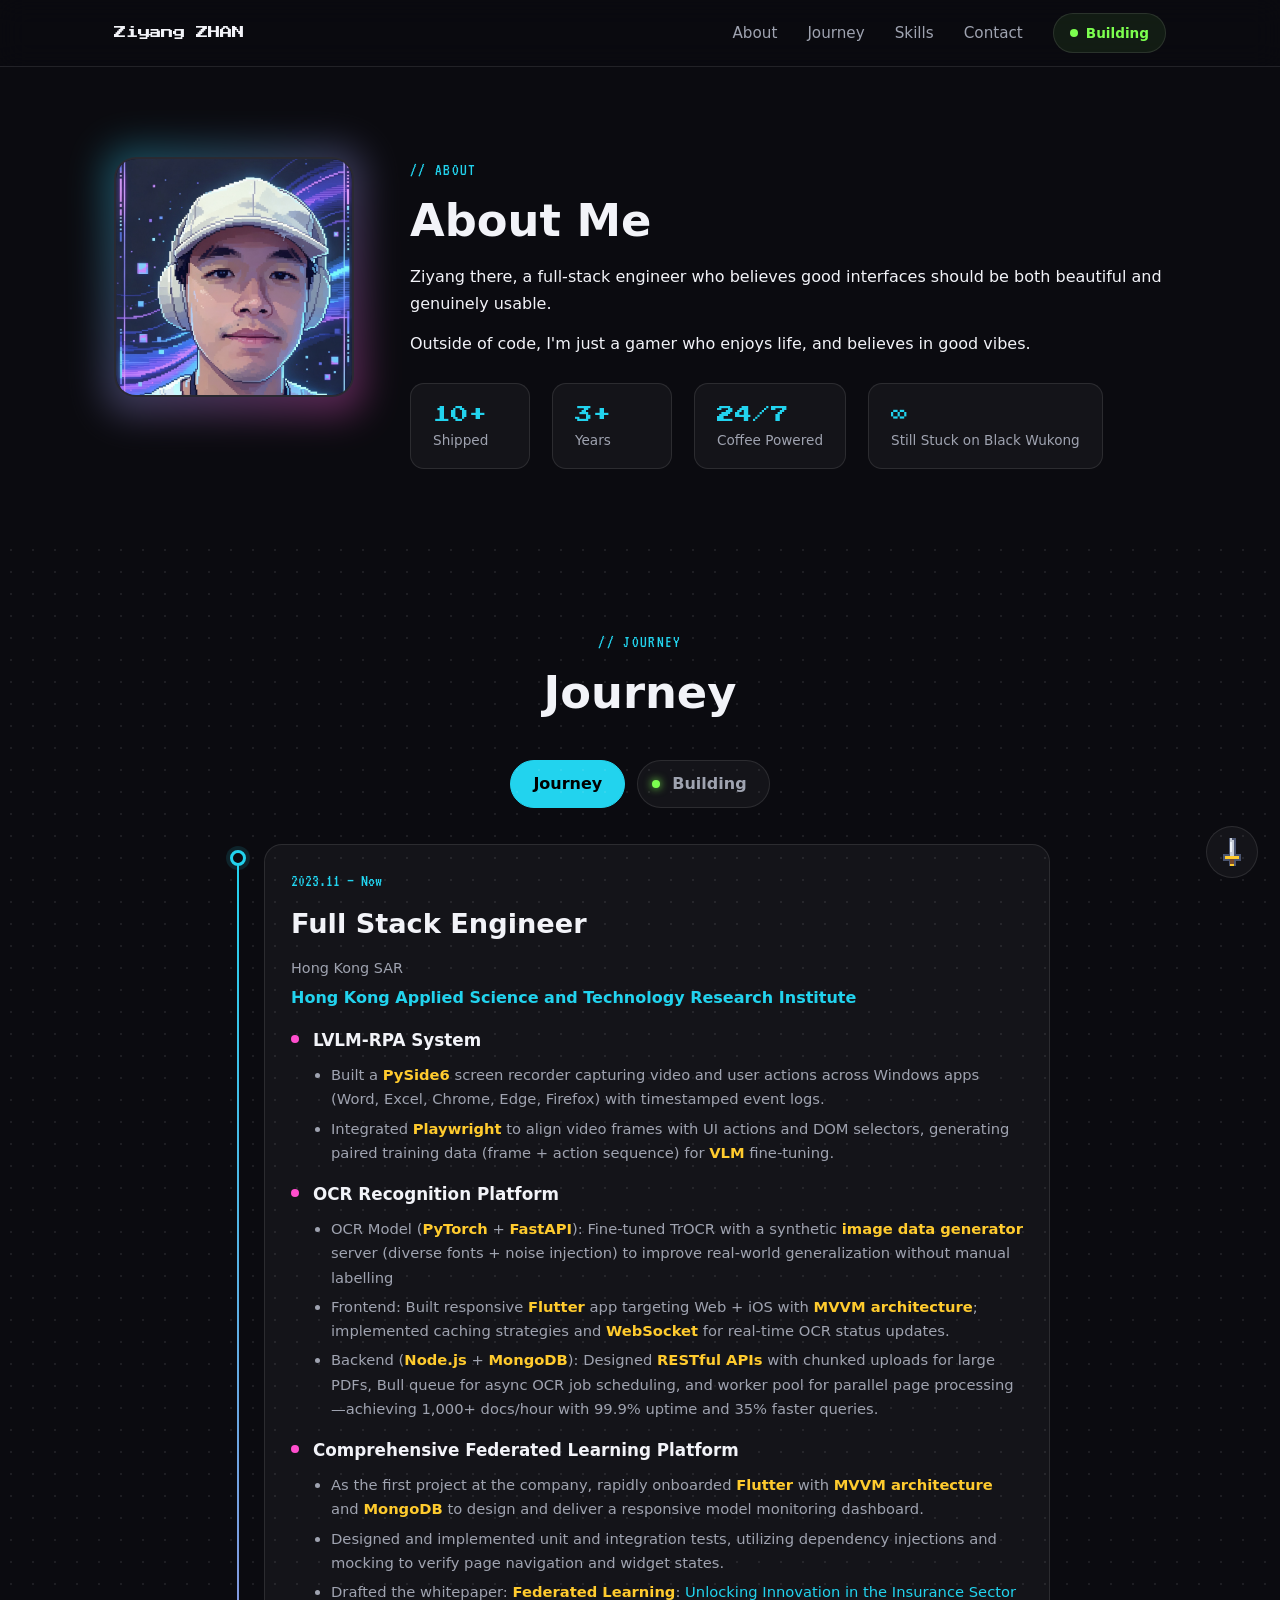
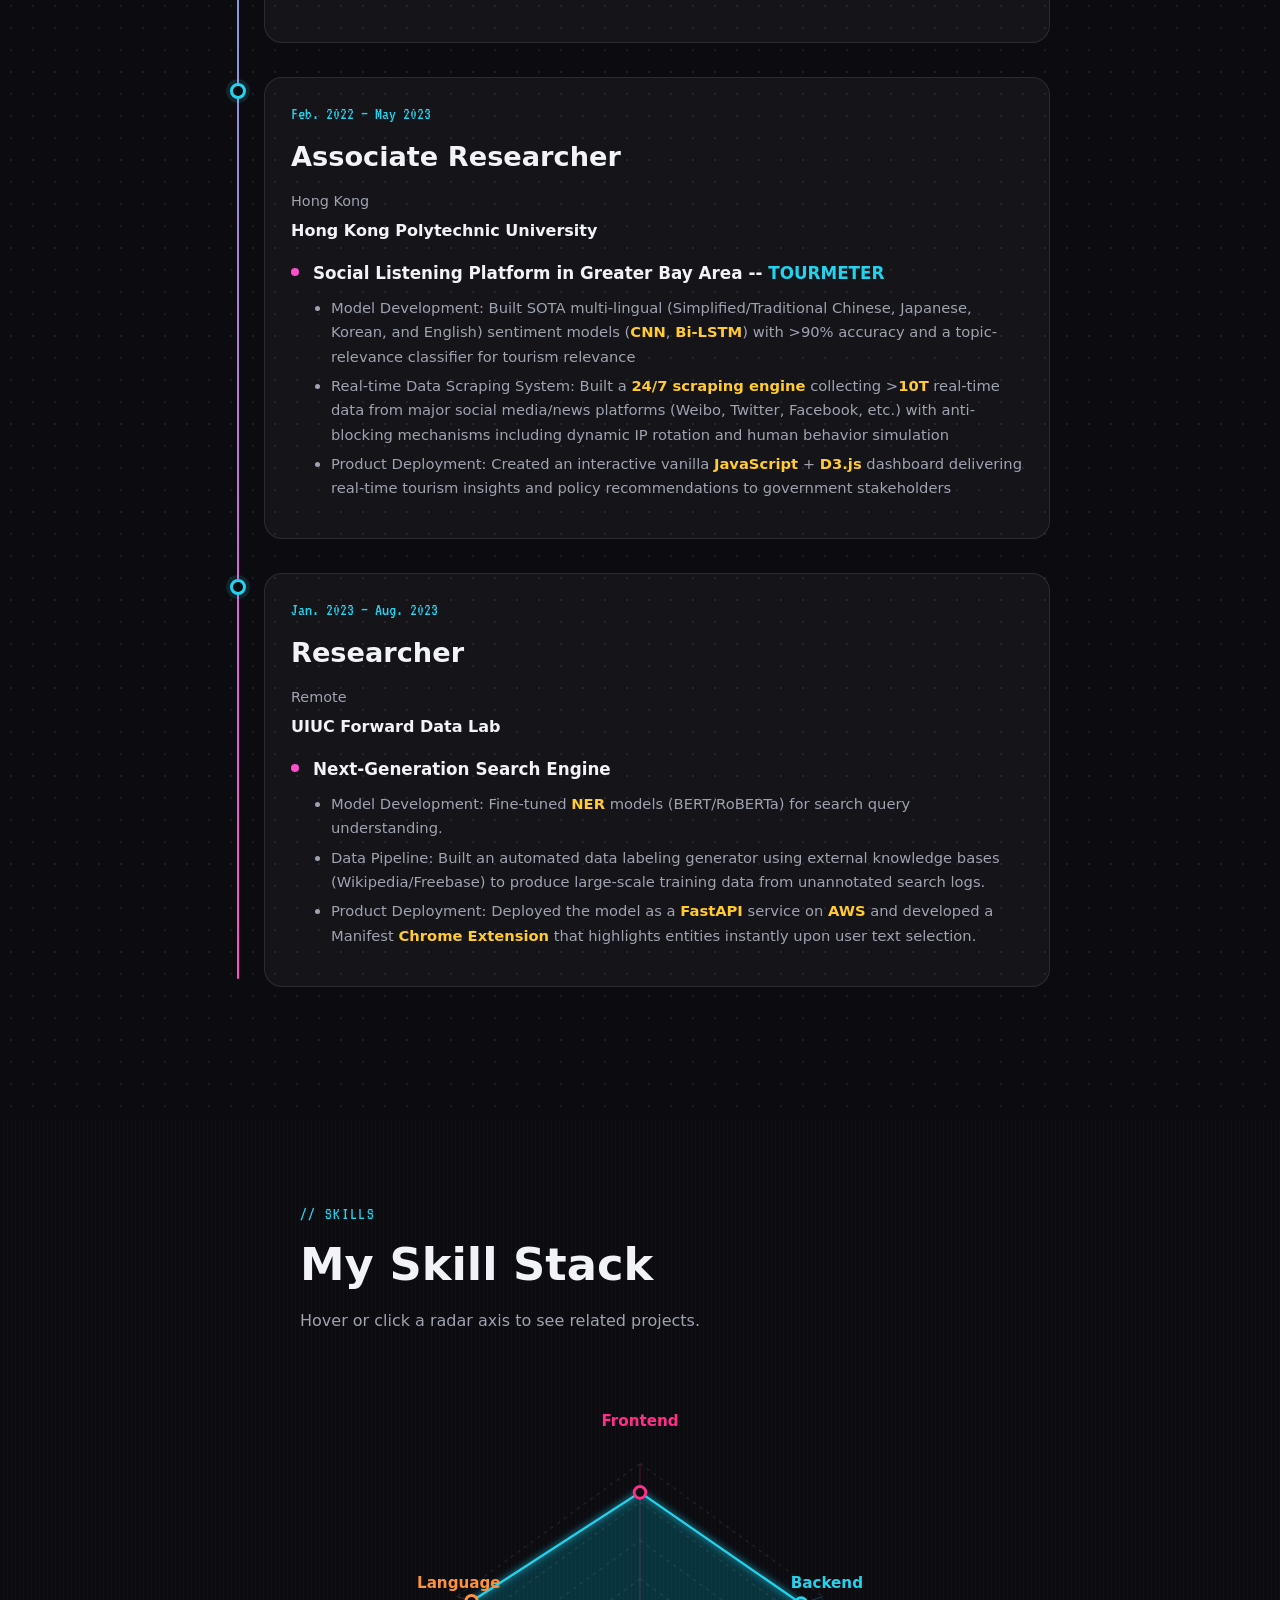
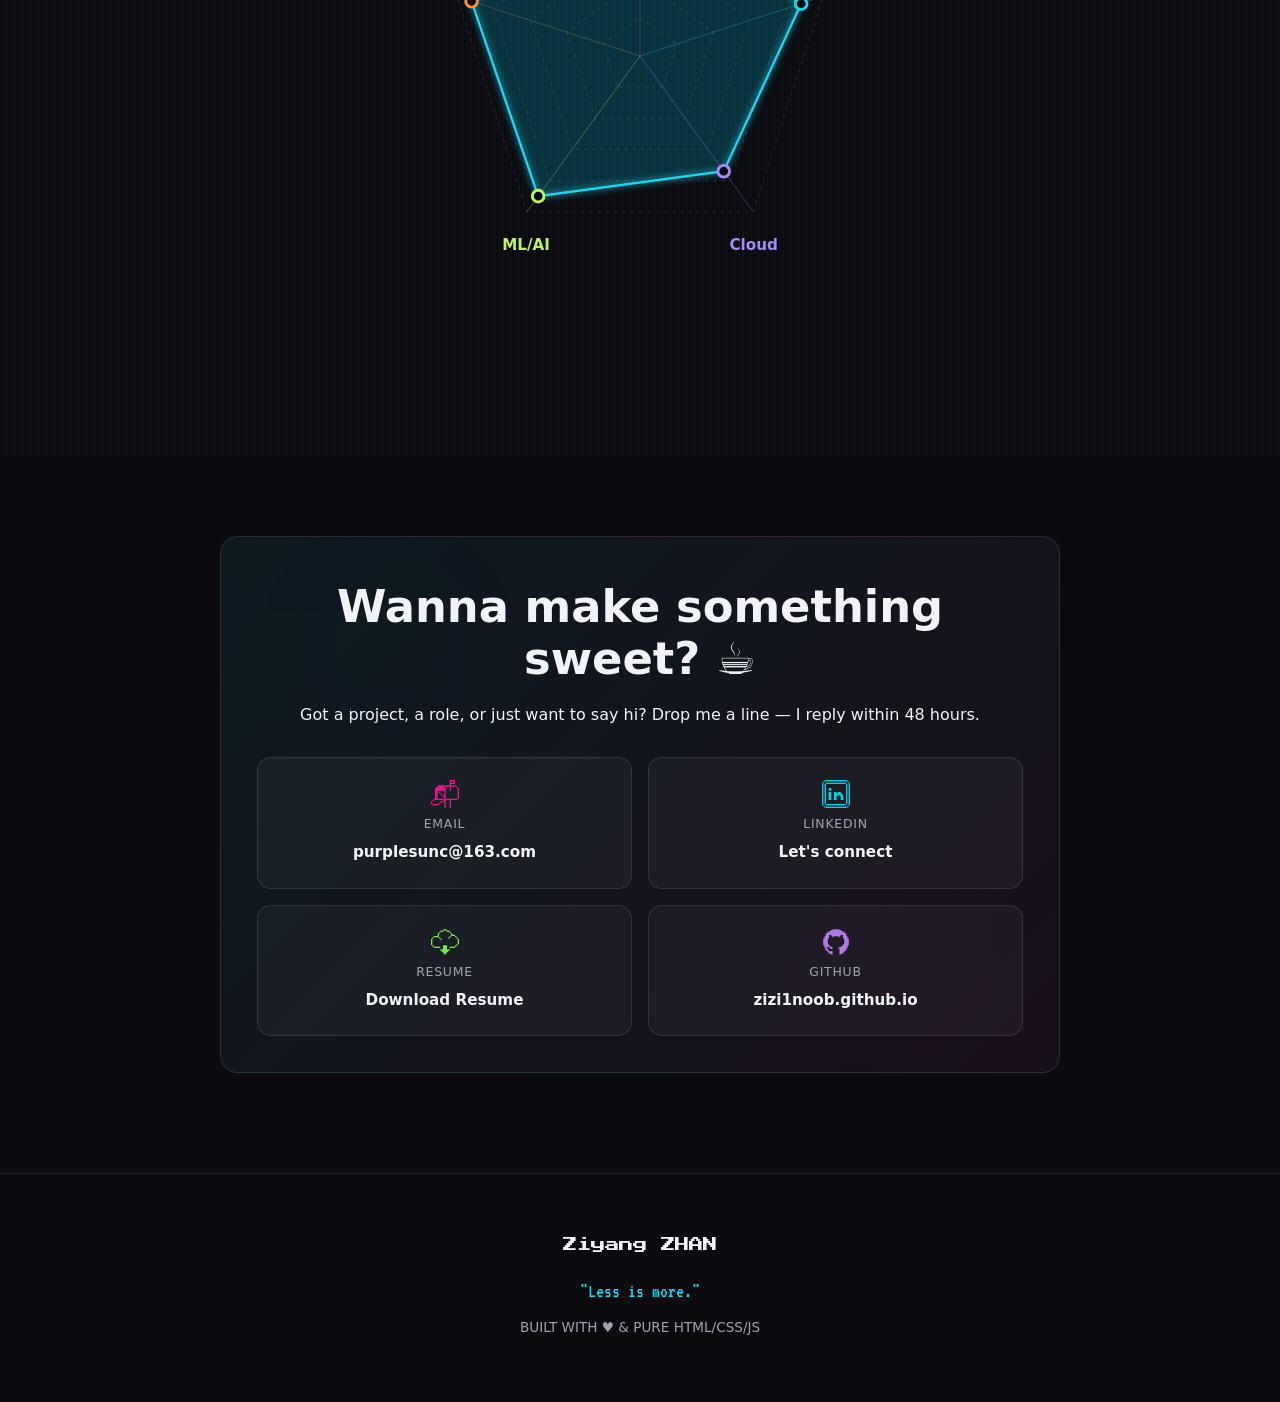
==== commit a1a063d5: "removed analyzer.js" ====
--- a/index.html
+++ b/index.html
@@ -38,13 +38,13 @@
 <footer class="site-footer" id="footerMount"></footer>
 
 <script src="js/utils.js"></script>
+
 <script src="js/header.js"></script>
 <script src="js/about.js"></script>
 <script src="js/skills.js"></script>
 <script src="js/journey.js"></script>
 <script src="js/contact.js"></script>
 <script src="js/footer.js"></script>
-<script src="js/analyzer.js"></script>
 <script src="js/app.js"></script>
 
 <button class="float-top" id="floatTop" aria-label="Back to top">
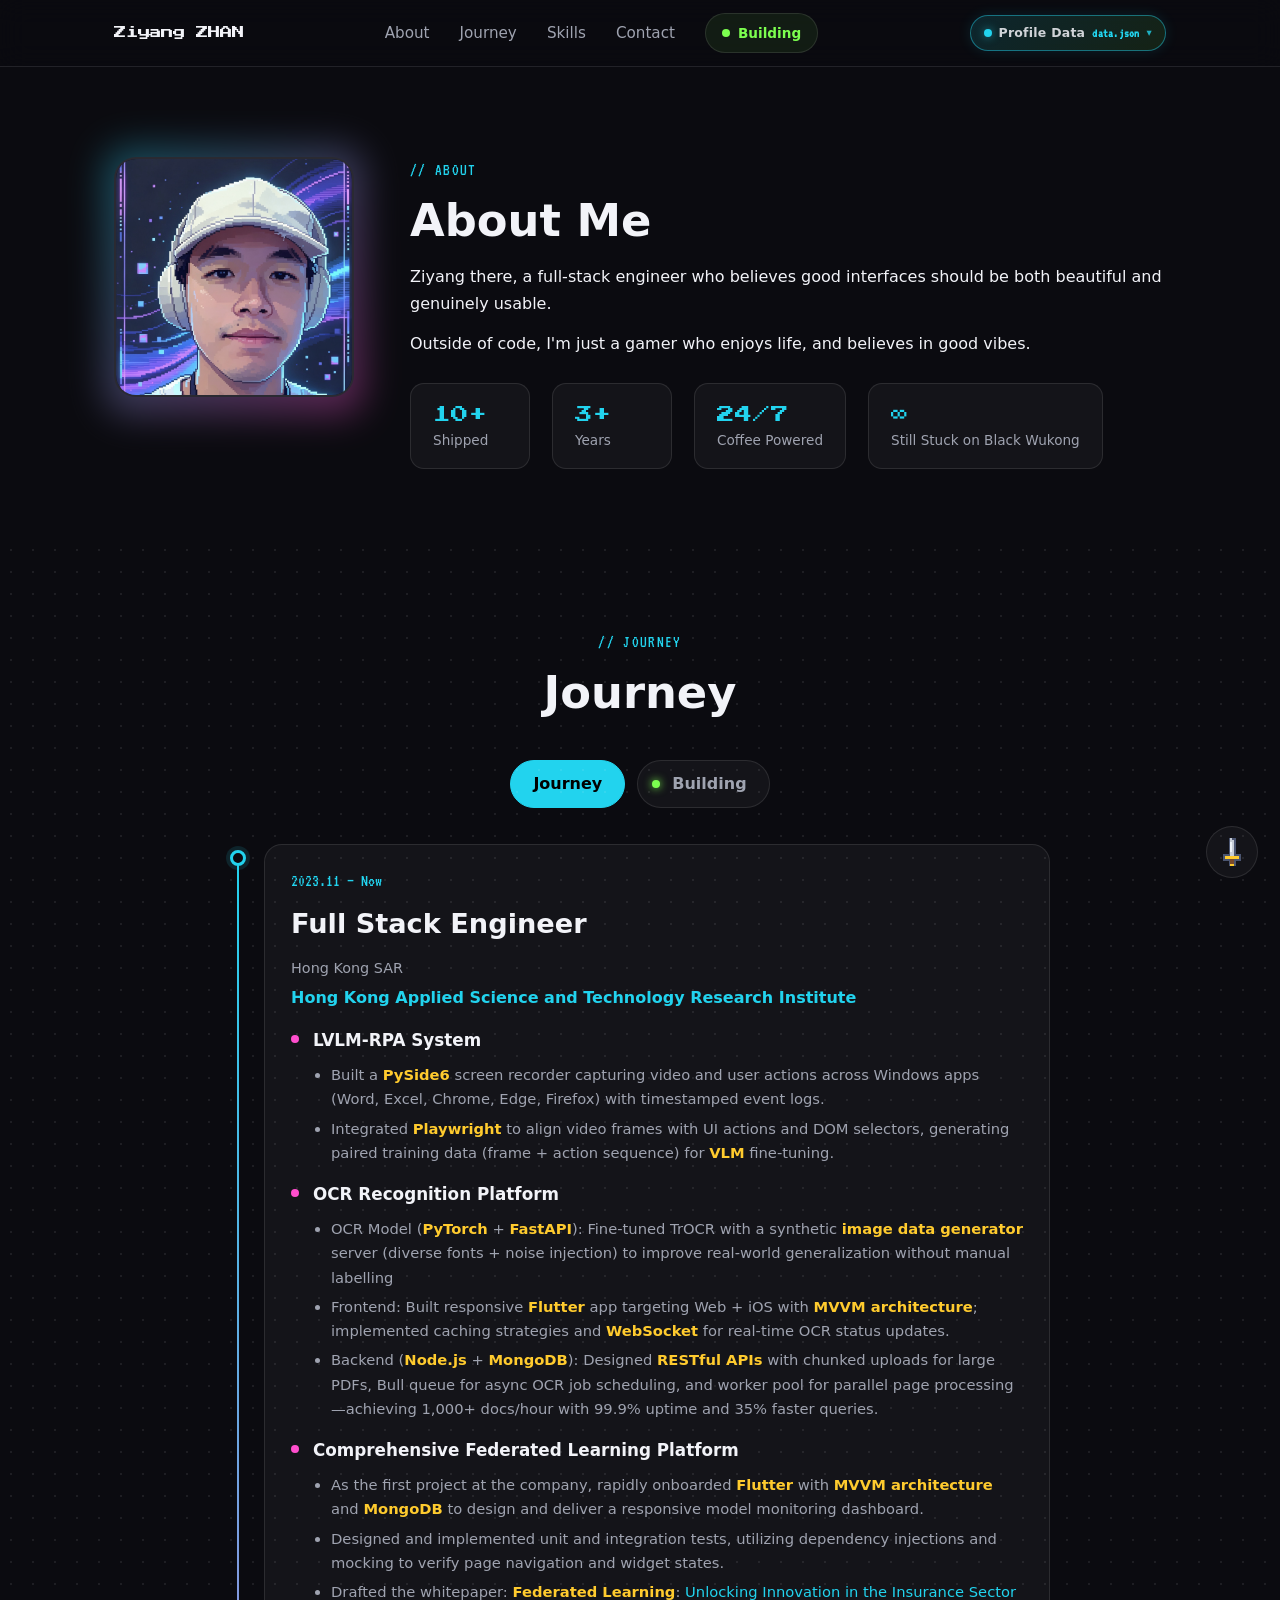
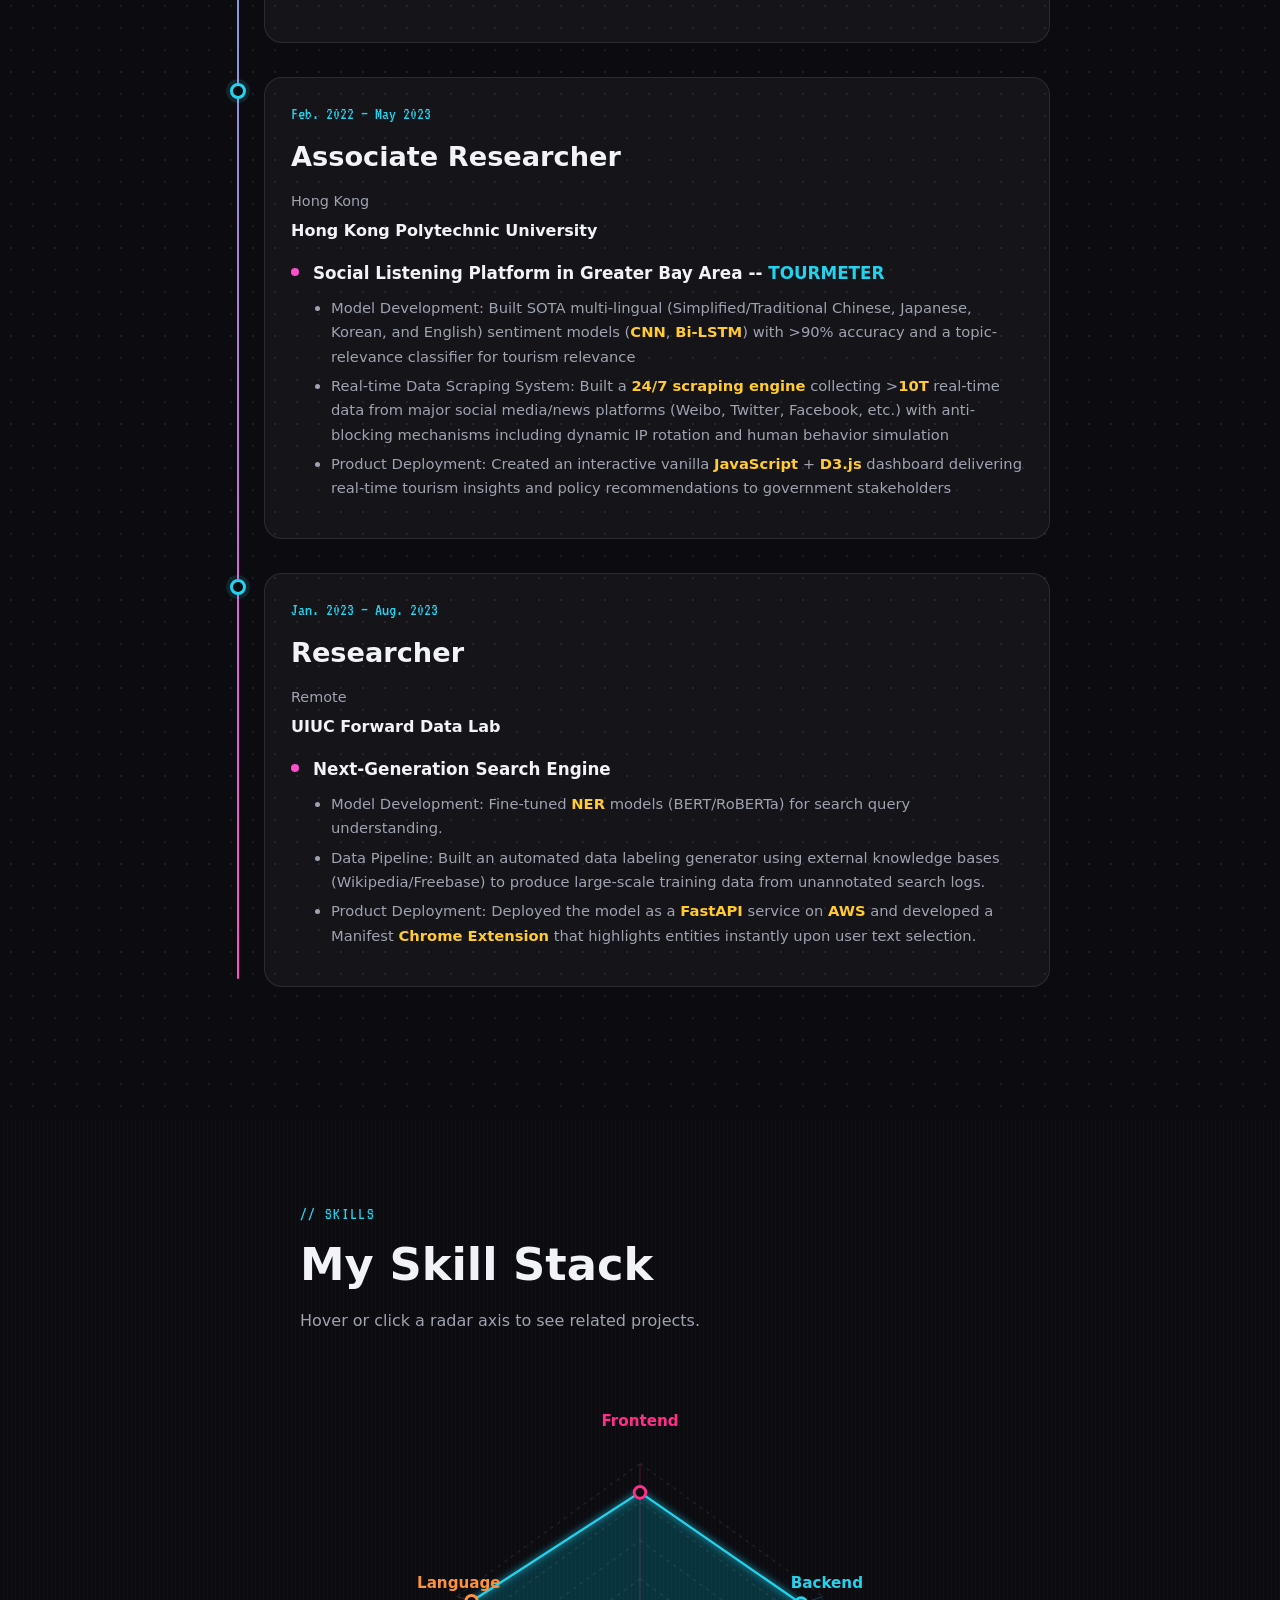
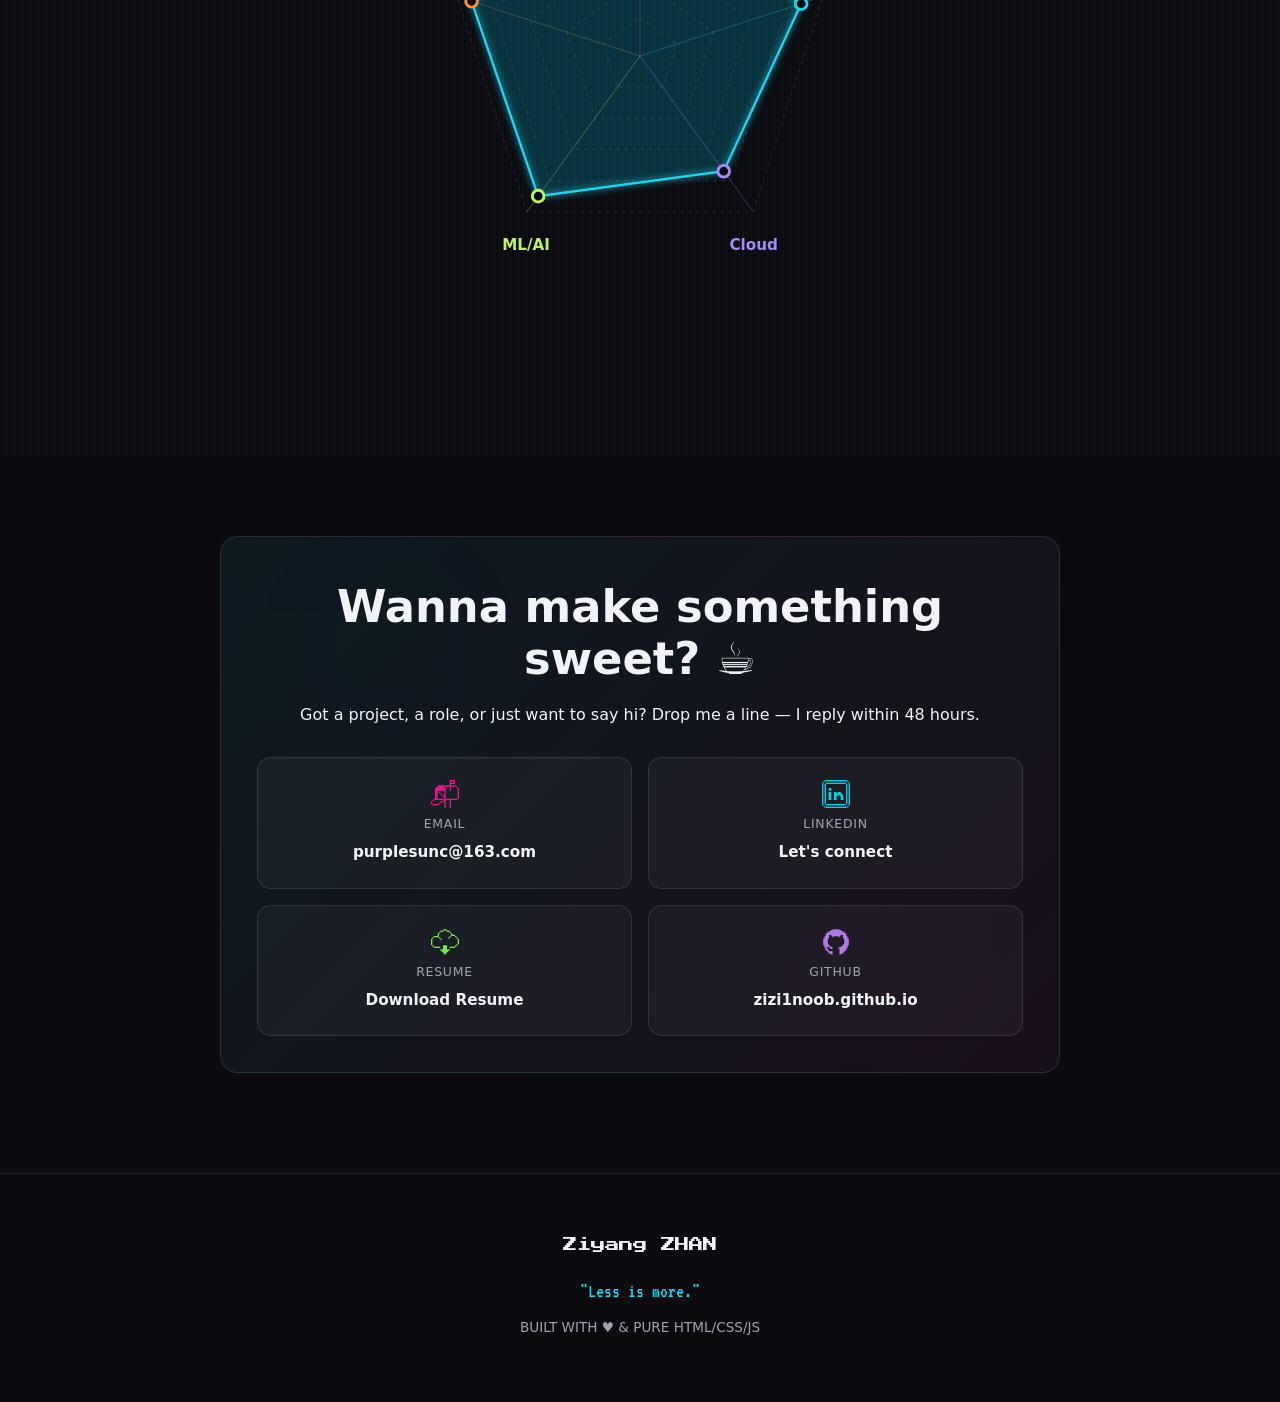
==== commit 1b1c4729: "added gitignore & ai button & profile data button & handling with profile data logic" ====
--- a/index.html
+++ b/index.html
@@ -16,15 +16,7 @@
 
 <a href="#main" class="skip">Skip to content</a>
 
-<header class="site-header">
-  <div class="wrap site-header__inner">
-    <a href="#about" class="site-header__logo" aria-label="Ziyang House"><span id="logoText"></span></a>
-    <nav class="site-header__nav" aria-label="Primary">
-      <button class="site-header__toggle" id="navToggle" aria-label="Toggle menu" aria-expanded="false">≡</button>
-      <ul class="site-header__links" id="navLinks"></ul>
-    </nav>
-  </div>
-</header>
+<div id="headerMount"></div>
 
 <div id="errorBanner" role="alert"></div>
 
--- a/style.css
+++ b/style.css
@@ -184,6 +184,287 @@
   box-shadow: 0 0 0 0 rgba(124,255,79,0.55);
   animation: pulse-dot 1.6s infinite;
 }
+
+/* Data source selector */
+.data-source__wrap {
+  margin-left: 10px;
+  display: flex;
+  align-items: center;
+}
+.data-source {
+  position: relative;
+}
+.data-source__toggle {
+  display: inline-flex;
+  align-items: center;
+  gap: 7px;
+  min-width: 0;
+  padding: 7px 13px;
+  background: linear-gradient(135deg, rgba(34,211,238,0.14), rgba(124,255,79,0.10));
+  border: 1px solid rgba(34,211,238,0.45);
+  border-radius: 999px;
+  color: var(--cyan);
+  font: inherit;
+  font-size: 0.78rem;
+  font-weight: 700;
+  letter-spacing: 0.02em;
+  cursor: pointer;
+  box-shadow: 0 0 14px rgba(34,211,238,0.12);
+  transition: background 0.2s ease, border-color 0.2s ease, box-shadow 0.2s ease, transform 0.15s ease;
+}
+.data-source__toggle:hover {
+  background: linear-gradient(135deg, rgba(34,211,238,0.22), rgba(124,255,79,0.16));
+  border-color: rgba(34,211,238,0.70);
+  box-shadow: 0 0 20px rgba(34,211,238,0.22);
+  transform: translateY(-1px);
+}
+.data-source__toggle:active { transform: translateY(0); }
+.data-source__label {
+  color: var(--text);
+  opacity: 0.85;
+  flex-shrink: 0;
+}
+.data-source__text {
+  font-family: var(--font-term);
+  color: var(--cyan);
+  min-width: 0;
+  white-space: nowrap;
+  overflow: hidden;
+  text-overflow: ellipsis;
+}
+.data-source__caret {
+  font-size: 0.65rem;
+  color: rgba(34,211,238,0.80);
+  flex-shrink: 0;
+  transition: transform 0.2s ease;
+}
+.data-source.is-open .data-source__caret { transform: rotate(180deg); }
+.data-source__menu {
+  position: absolute;
+  top: calc(100% + 10px);
+  right: 0;
+  min-width: 220px;
+  background: rgba(18,18,27,0.98);
+  border: 1px solid var(--border);
+  border-radius: 14px;
+  padding: 10px;
+  box-shadow: var(--shadow);
+  opacity: 0;
+  pointer-events: none;
+  transform: translateY(-6px);
+  transition: opacity 0.2s ease, transform 0.2s ease;
+  z-index: 1001;
+}
+.data-source.is-open .data-source__menu { opacity: 1; pointer-events: auto; transform: translateY(0); }
+.data-source__group-title {
+  padding: 6px 12px 10px;
+  font-size: 0.68rem;
+  font-weight: 700;
+  letter-spacing: 0.08em;
+  text-transform: uppercase;
+  color: var(--muted);
+  border-bottom: 1px solid var(--border);
+  margin-bottom: 6px;
+}
+.data-source__option {
+  display: flex;
+  align-items: center;
+  gap: 10px;
+  width: 100%;
+  min-width: 0;
+  padding: 9px 12px 9px 14px;
+  background: transparent;
+  border: none;
+  border-radius: 8px;
+  color: var(--text);
+  font: inherit;
+  font-size: 0.85rem;
+  text-align: left;
+  cursor: pointer;
+  transition: background 0.15s ease;
+}
+.data-source__option:hover { background: var(--panel-h); }
+.data-source__option.is-active { background: rgba(34,211,238,0.10); color: var(--cyan); }
+.data-source__option.is-active .data-source__status--ok { background: var(--cyan); box-shadow: 0 0 8px var(--cyan); }
+.data-source__option.is-active .data-source__option-site { color: var(--cyan); }
+.data-source__option.is-cache .data-source__option-file { color: var(--orange); }
+.data-source__option.is-cache.is-active { background: rgba(251,146,60,0.10); color: var(--orange); }
+.data-source__option.is-cache.is-active .data-source__status--cache { background: var(--orange); box-shadow: 0 0 8px var(--orange); }
+.data-source__option.is-cache.is-active .data-source__option-site { color: var(--orange); }
+
+.data-source__toggle.is-cache {
+  background: linear-gradient(135deg, rgba(251,146,60,0.14), rgba(251,146,60,0.08));
+  border-color: rgba(251,146,60,0.55);
+  box-shadow: 0 0 14px rgba(251,146,60,0.12);
+}
+.data-source__toggle.is-cache:hover {
+  background: linear-gradient(135deg, rgba(251,146,60,0.22), rgba(251,146,60,0.14));
+  border-color: rgba(251,146,60,0.80);
+  box-shadow: 0 0 20px rgba(251,146,60,0.22);
+}
+.data-source__toggle.is-cache .data-source__text,
+.data-source__toggle.is-cache .data-source__caret { color: var(--orange); }
+.data-source__option.is-invalid {
+  opacity: 0.55;
+  cursor: not-allowed;
+  text-decoration: line-through;
+}
+.data-source__option.is-invalid:hover { background: transparent; }
+.data-source__option-main {
+  display: flex;
+  align-items: center;
+  gap: 8px;
+  min-width: 0;
+  flex: 1 1 auto;
+  overflow: visible;
+}
+.data-source__status {
+  width: 8px; height: 8px;
+  border-radius: 50%;
+  flex-shrink: 0;
+}
+.data-source__status--ok {
+  background: var(--cyan);
+  box-shadow: 0 0 8px rgba(34,211,238,0.55);
+  animation: pulse-dot 2s infinite;
+}
+.data-source__status--cache {
+  background: var(--orange);
+  box-shadow: 0 0 8px rgba(251,146,60,0.55);
+  animation: pulse-dot 2s infinite;
+}
+.data-source__status--bad {
+  background: var(--pink);
+  box-shadow: 0 0 8px rgba(255,20,147,0.45);
+}
+.data-source__option-file {
+  display: block;
+  font-family: var(--font-term);
+  font-size: 0.82rem;
+  white-space: nowrap;
+  overflow: hidden;
+  text-overflow: ellipsis;
+  min-width: 0;
+  flex: 1 1 auto;
+}
+.data-source__ai {
+  display: flex;
+  align-items: center;
+  gap: 8px;
+  margin-top: 8px;
+  padding: 9px 12px;
+  background: linear-gradient(135deg, rgba(255,78,205,0.16), rgba(34,211,238,0.12));
+  border: 1px solid rgba(255,78,205,0.50);
+  border-radius: 10px;
+  color: #fff;
+  font: inherit;
+  font-size: 0.82rem;
+  font-weight: 700;
+  text-align: left;
+  text-decoration: none;
+  cursor: pointer;
+  box-shadow: 0 0 14px rgba(255,78,205,0.12);
+  transition: transform 0.15s ease, background 0.2s ease, border-color 0.2s ease, box-shadow 0.2s ease;
+}
+.data-source__ai:hover {
+  background: linear-gradient(135deg, rgba(255,78,205,0.26), rgba(34,211,238,0.20));
+  border-color: rgba(255,78,205,0.80);
+  box-shadow: 0 0 22px rgba(255,78,205,0.22);
+  transform: translateY(-1px);
+  text-decoration: none;
+}
+.data-source__ai-icon {
+  width: 18px;
+  height: 18px;
+  color: #fff;
+  filter: drop-shadow(0 0 6px rgba(255,78,205,0.65));
+}
+.data-source__tag {
+  display: inline-flex;
+  align-items: center;
+  padding: 1px 5px;
+  border-radius: 999px;
+  font-size: 0.58rem;
+  font-weight: 700;
+  letter-spacing: 0.05em;
+  text-transform: uppercase;
+  margin-left: 4px;
+  flex-shrink: 0;
+}
+.data-source__tag--cache {
+  background: rgba(251,146,60,0.12);
+  border: 1px solid rgba(251,146,60,0.35);
+  color: var(--orange);
+}
+.data-source__toggle .data-source__tag { margin-left: 4px; }
+
+.data-source__option-meta {
+  display: flex;
+  align-items: center;
+  justify-content: flex-end;
+  gap: 8px;
+  flex: 0 0 auto;
+  min-width: 0;
+}
+.data-source__delete {
+  display: inline-flex;
+  align-items: center;
+  justify-content: center;
+  width: 18px;
+  height: 18px;
+  padding: 0;
+  border: none;
+  border-radius: 50%;
+  background: transparent;
+  color: var(--muted);
+  font-size: 0.95rem;
+  line-height: 1;
+  cursor: pointer;
+  transition: background 0.15s, color 0.15s;
+  flex-shrink: 0;
+}
+.data-source__delete:hover {
+  background: rgba(255,107,107,0.15);
+  color: var(--red);
+}
+
+@media (max-width: 760px) {
+  .site-header__nav { position: relative; z-index: 2; }
+  .data-source__wrap {
+    position: absolute;
+    top: 14px;
+    right: 100px;
+    margin-left: 0;
+    opacity: 1;
+    pointer-events: auto;
+    transform: none;
+    z-index: 1;
+  }
+  .data-source__toggle {
+    max-width: calc(100vw - 170px);
+    padding: 6px 12px;
+    gap: 6px;
+  }
+  .data-source__label { display: none; }
+  .data-source__text {
+    max-width: 120px;
+    overflow: hidden;
+    text-overflow: ellipsis;
+    white-space: nowrap;
+  }
+  .data-source__menu {
+    right: 0;
+    top: calc(100% + 6px);
+    min-width: 220px;
+  }
+}
+
+@media (max-width: 400px) {
+  .data-source__wrap { right: 76px; }
+  .data-source__text { display: none; }
+  .data-source__caret { margin-left: 0; }
+}
+
 @keyframes pulse-dot {
   0% { transform: scale(1); box-shadow: 0 0 0 0 rgba(124,255,79,0.55); }
   70% { transform: scale(1.1); box-shadow: 0 0 0 8px rgba(124,255,79,0); }
@@ -227,14 +508,55 @@
 }
 
 /* ================= Error / Analyzer ================= */
-#errorBanner { display: none; }
+#errorBanner {
+  display: none;
+  position: relative;
+  max-width: var(--max);
+  margin: 28px auto;
+  padding: 22px 28px 22px 70px;
+  background: var(--panel);
+  border: 1px solid var(--border);
+  border-left: 4px solid var(--pink);
+  border-radius: var(--radius);
+  color: var(--text);
+  box-shadow: var(--shadow);
+}
 #errorBanner.show { display: block; }
-
-.err-ico { position: absolute; right: 18px; top: 18px; opacity: 0.5; }
-.err-body { font-size: 1rem; }
-.err-float { position: absolute; animation: float 3s ease-in-out infinite; }
-.err-float--1 { left: 14px; bottom: 14px; animation-delay: 0s; }
-.err-float--2 { right: 60px; bottom: 18px; animation-delay: 1.2s; }
+#errorBanner::before {
+  content: '!';
+  position: absolute;
+  left: 22px;
+  top: 50%;
+  transform: translateY(-50%);
+  width: 30px;
+  height: 30px;
+  display: flex;
+  align-items: center;
+  justify-content: center;
+  border-radius: 50%;
+  background: rgba(255, 78, 205, 0.12);
+  border: 1px solid rgba(255, 78, 205, 0.30);
+  color: var(--pink);
+  font-family: var(--font-term);
+  font-size: 1.25rem;
+  font-weight: 700;
+}
+#errorBanner code {
+  background: var(--bg-2);
+  padding: 2px 7px;
+  border-radius: 6px;
+  color: var(--cyan);
+  font-family: var(--font-term);
+  font-size: 0.95rem;
+}
+
+.err-ico { display: none; }
+.err-body { font-size: 1rem; line-height: 1.6; }
+.err-body p:last-child { margin-bottom: 0; }
+.err-actions { margin-top: 16px; }
+.err-float { position: absolute; animation: float 3s ease-in-out infinite; pointer-events: none; opacity: 0.35; }
+.err-float--1 { left: auto; right: 18px; top: 14px; animation-delay: 0s; }
+.err-float--2 { right: 50px; bottom: 14px; animation-delay: 1.2s; }
 
 .analyzer {
   position: relative;
@@ -293,8 +615,13 @@
   font-weight: 700;
   cursor: pointer;
   transition: transform 0.15s ease, box-shadow 0.2s ease;
+  text-decoration: none;
 }
 .btn:hover { transform: translateY(-2px); box-shadow: 0 8px 24px rgba(34,211,238,0.25); }
+.btn--small { padding: 8px 16px; font-size: 0.85rem; border-radius: 10px; }
+.btn--primary { background: var(--cyan); color: #000; }
+.btn--ghost { background: transparent; color: var(--cyan); border: 1px solid var(--cyan); }
+.btn--ghost:hover { background: rgba(34,211,238,0.08); }
 
 /* ================= About ================= */
 .about-section { padding: 90px 0 70px; position: relative; }
@@ -750,14 +1077,6 @@
 .float-top.flash { animation: flash 0.5s ease; }
 @keyframes flash { 0%,100%{box-shadow:0 0 0 0 rgba(34,211,238,0)} 50%{box-shadow:0 0 24px 8px rgba(34,211,238,0.25)} }
 .float-top img { transition: transform 0.4s cubic-bezier(0.34,1.56,0.64,1); }
-.float-top img.swing { animation: weaponSwing 0.55s ease; }
-@keyframes weaponSwing {
-  0% { transform: rotate(0deg); }
-  20% { transform: rotate(-40deg); }
-  45% { transform: rotate(30deg); }
-  70% { transform: rotate(-18deg); }
-  100% { transform: rotate(0deg); }
-}
 .float-top__tip {
   position: absolute;
   right: 60px;
@@ -826,3 +1145,255 @@
   0%,100% { transform: translateY(0); }
   50% { transform: translateY(-8px); }
 }
+
+/* ================= AI Tool ================= */
+.ai-tool-page { padding-bottom: 80px; }
+.ai-tool-card {
+  max-width: 760px;
+  margin: 30px auto 0;
+  padding: 28px;
+  background: var(--panel);
+  border: 1px solid var(--border);
+  border-radius: var(--radius);
+  box-shadow: var(--shadow);
+}
+.ai-tool-grid {
+  display: grid;
+  grid-template-columns: 1fr 1fr;
+  gap: 18px;
+}
+.ai-tool-field { margin-bottom: 18px; }
+.ai-tool-dropzone {
+  position: relative;
+  display: flex;
+  flex-direction: column;
+  align-items: center;
+  justify-content: center;
+  gap: 10px;
+  padding: 32px 24px;
+  margin-bottom: 14px;
+  background: var(--bg);
+  border: 2px dashed var(--border);
+  border-radius: 14px;
+  cursor: pointer;
+  transition: transform 0.25s cubic-bezier(0.34, 1.56, 0.64, 1),
+              border-color 0.25s ease,
+              background 0.25s ease,
+              box-shadow 0.25s ease;
+}
+.ai-tool-dropzone:hover {
+  border-color: rgba(34,211,238,0.5);
+  background: rgba(34,211,238,0.04);
+}
+.ai-tool-dropzone.is-dragover {
+  transform: scale(1.02);
+  border-color: var(--cyan);
+  background: rgba(34,211,238,0.08);
+  box-shadow: 0 0 0 4px rgba(34,211,238,0.12), 0 12px 40px rgba(0,0,0,0.25);
+}
+.ai-tool-dropzone.is-dropped {
+  animation: dropPulse 0.35s ease;
+}
+.ai-tool-dropzone__icon {
+  color: var(--muted);
+  transition: color 0.25s ease, transform 0.25s cubic-bezier(0.34, 1.56, 0.64, 1);
+}
+.ai-tool-dropzone.is-dragover .ai-tool-dropzone__icon {
+  color: var(--cyan);
+  transform: translateY(-4px);
+}
+.ai-tool-dropzone__text {
+  text-align: center;
+  pointer-events: none;
+}
+.ai-tool-dropzone__text strong {
+  display: block;
+  color: var(--text);
+  font-weight: 700;
+}
+.ai-tool-dropzone__text span {
+  display: block;
+  font-size: 0.85rem;
+  color: var(--muted);
+  margin-top: 4px;
+}
+.ai-tool-file {
+  display: none;
+}
+.ai-tool-dropzone__icon,
+.ai-tool-dropzone__text,
+.ai-tool-dropzone__text strong,
+.ai-tool-dropzone__text span {
+  pointer-events: none;
+}
+@keyframes dropPulse {
+  0% { transform: scale(1); }
+  50% { transform: scale(0.97); }
+  100% { transform: scale(1); }
+}
+.ai-tool-label {
+  display: block;
+  font-size: 0.85rem;
+  font-weight: 600;
+  color: var(--text);
+  margin-bottom: 8px;
+}
+.ai-tool-hint {
+  font-weight: 400;
+  color: var(--muted);
+  font-size: 0.8rem;
+}
+.ai-tool-select,
+.ai-tool-input,
+.ai-tool-textarea {
+  width: 100%;
+  padding: 12px 14px;
+  background: var(--bg);
+  color: var(--text);
+  border: 1px solid var(--border);
+  border-radius: 12px;
+  font: inherit;
+  outline: none;
+  transition: border-color 0.2s ease, box-shadow 0.2s ease;
+}
+.ai-tool-select:focus,
+.ai-tool-input:focus,
+.ai-tool-textarea:focus {
+  border-color: var(--cyan);
+  box-shadow: 0 0 0 3px rgba(34,211,238,0.10);
+}
+.ai-tool-textarea { resize: vertical; min-height: 120px; }
+.ai-tool-textarea--code {
+  font-family: 'Consolas', 'Monaco', monospace;
+  font-size: 0.85rem;
+  line-height: 1.5;
+  background: var(--bg-2);
+}
+.ai-tool-actions {
+  display: flex;
+  flex-wrap: wrap;
+  align-items: center;
+  gap: 12px;
+  margin-top: 8px;
+}
+.ai-tool-status {
+  font-size: 0.9rem;
+  color: var(--muted);
+}
+.ai-tool-status--error { color: var(--pink); }
+.ai-tool-status--success { color: var(--green); }
+.ai-tool-status--busy { color: var(--yellow); }
+.ai-tool-status--warning { color: var(--yellow); }
+.ai-tool-validation {
+  display: flex;
+  align-items: flex-start;
+  gap: 10px;
+  margin: 0 0 12px;
+  padding: 10px 12px;
+  border-radius: 10px;
+  font-size: 0.86rem;
+  font-weight: 700;
+}
+.ai-tool-validation--ok {
+  background: rgba(124,255,79,0.10);
+  border: 1px solid rgba(124,255,79,0.35);
+  color: var(--green);
+}
+.ai-tool-validation--bad {
+  background: rgba(255,20,147,0.10);
+  border: 1px solid rgba(255,20,147,0.35);
+  color: var(--pink);
+}
+.ai-tool-validation__dot {
+  width: 8px; height: 8px;
+  border-radius: 50%;
+  margin-top: 5px;
+  flex-shrink: 0;
+}
+.ai-tool-validation--ok .ai-tool-validation__dot { background: var(--green); box-shadow: 0 0 8px rgba(124,255,79,0.55); }
+.ai-tool-validation--bad .ai-tool-validation__dot { background: var(--pink); box-shadow: 0 0 8px rgba(255,20,147,0.45); }
+.ai-tool-validation__list {
+  margin: 6px 0 0 18px;
+  padding: 0;
+  font-weight: 500;
+  opacity: 0.9;
+}
+.ai-tool-output {
+  margin-top: 24px;
+  padding-top: 24px;
+  border-top: 1px solid var(--border);
+}
+.ai-tool-paste-toggle {
+  margin-top: 8px;
+}
+.ai-tool-paste {
+  display: none;
+  margin-top: 14px;
+}
+.ai-tool-paste.is-open {
+  display: block;
+  animation: fadeIn 0.25s ease;
+}
+.ai-tool-dropzone.is-filled {
+  border-color: rgba(124,255,79,0.45);
+  background: rgba(124,255,79,0.06);
+}
+.ai-tool-dropzone.is-filled .ai-tool-dropzone__icon {
+  color: var(--green);
+}
+.ai-tool-dropzone.is-disabled {
+  opacity: 0.45;
+  cursor: not-allowed;
+}
+.ai-tool-paste-toggle:disabled,
+.ai-tool-textarea:disabled {
+  opacity: 0.5;
+  cursor: not-allowed;
+}
+.ai-tool-note {
+  margin: 14px 0 0;
+  font-size: 0.9rem;
+  color: var(--muted);
+}
+.ai-tool-note code {
+  background: var(--bg-2);
+  padding: 2px 6px;
+  border-radius: 6px;
+  color: var(--cyan);
+  font-family: var(--font-term);
+}
+.ai-tool-apply-hint {
+  display: flex;
+  align-items: flex-start;
+  gap: 12px;
+  margin: 14px 0;
+  padding: 14px 16px;
+  border-radius: var(--radius);
+  font-size: 0.9rem;
+}
+.ai-tool-apply-hint--ok {
+  background: rgba(124,255,79,0.10);
+  border: 1px solid rgba(124,255,79,0.35);
+  color: var(--green);
+}
+.ai-tool-apply-hint__icon {
+  flex-shrink: 0;
+  width: 24px;
+  height: 24px;
+  display: flex;
+  align-items: center;
+  justify-content: center;
+  border-radius: 50%;
+  background: rgba(124,255,79,0.18);
+  font-weight: 700;
+}
+.ai-tool-apply-hint p {
+  margin: 4px 0 0;
+  opacity: 0.9;
+  line-height: 1.4;
+}
+@media (max-width: 640px) {
+  .ai-tool-grid { grid-template-columns: 1fr; }
+  .ai-tool-card { padding: 20px; }
+  .ai-tool-actions { flex-direction: column; align-items: flex-start; }
+}
